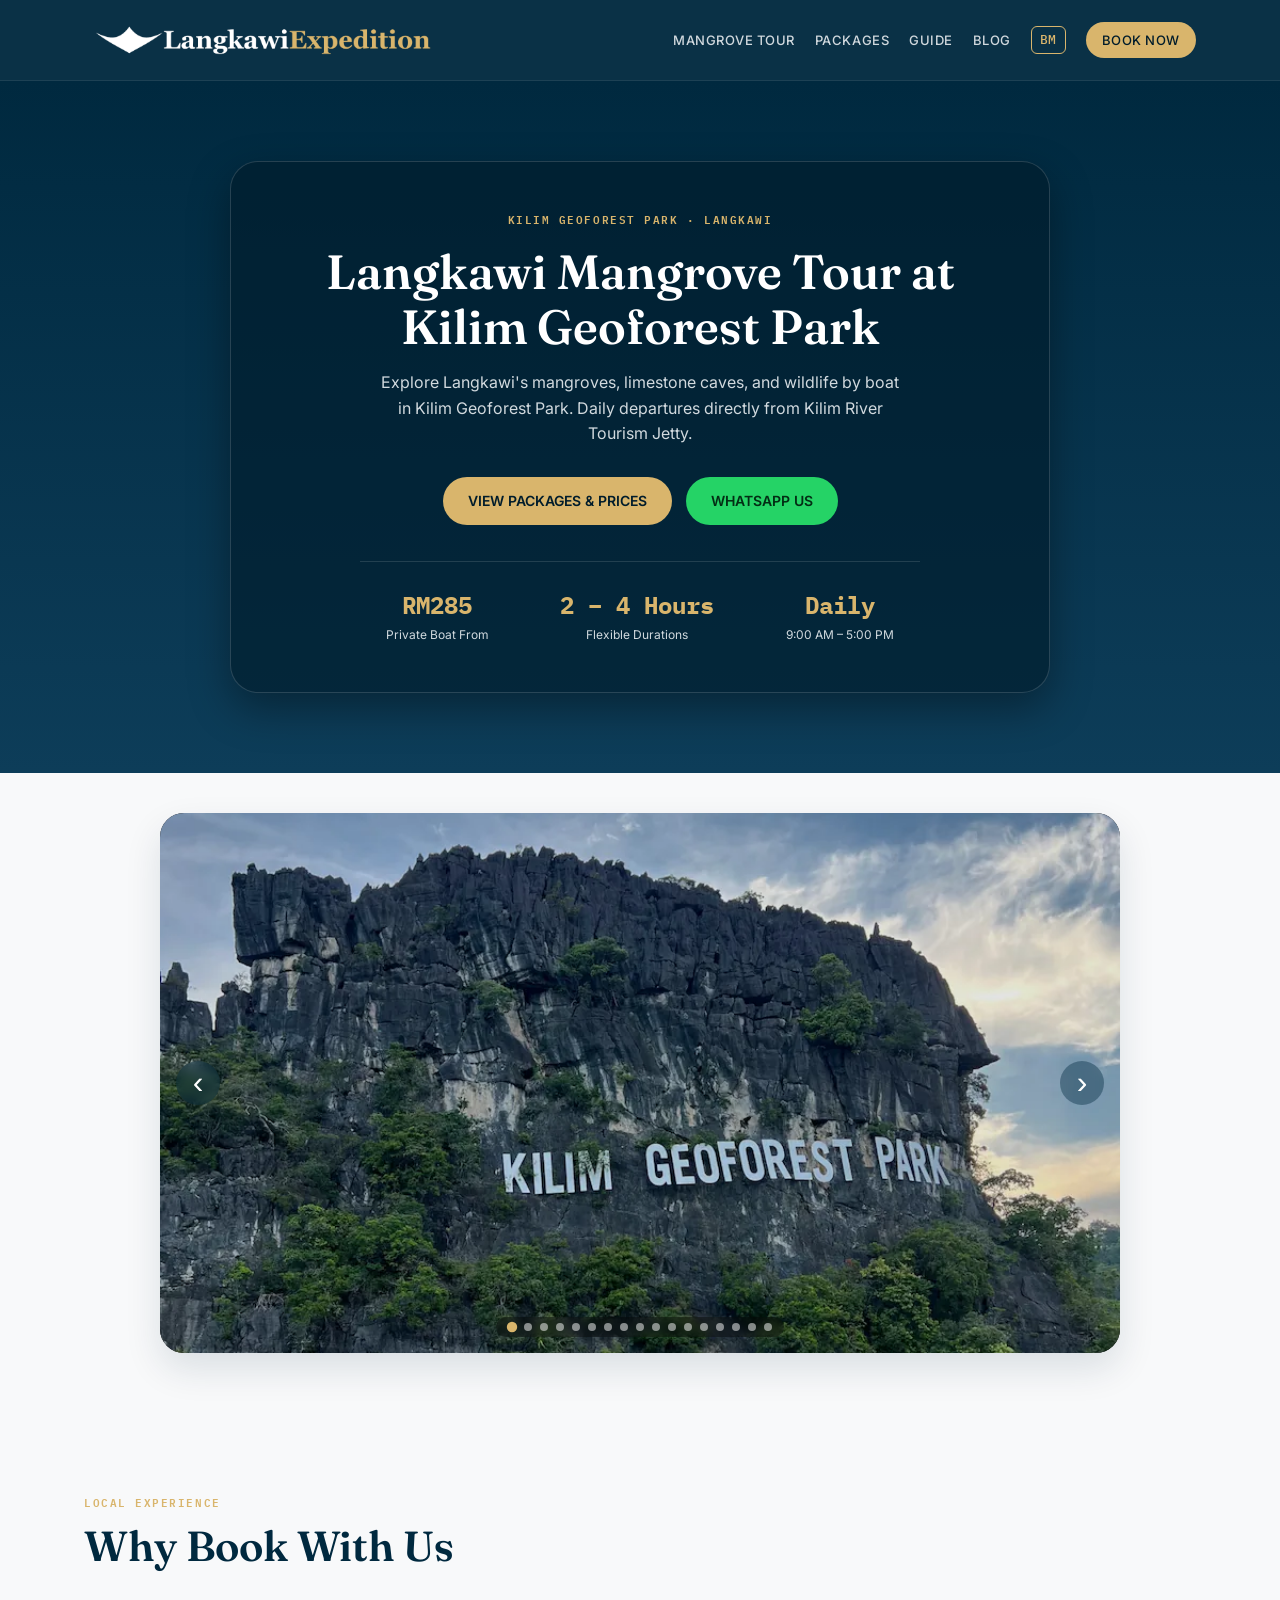
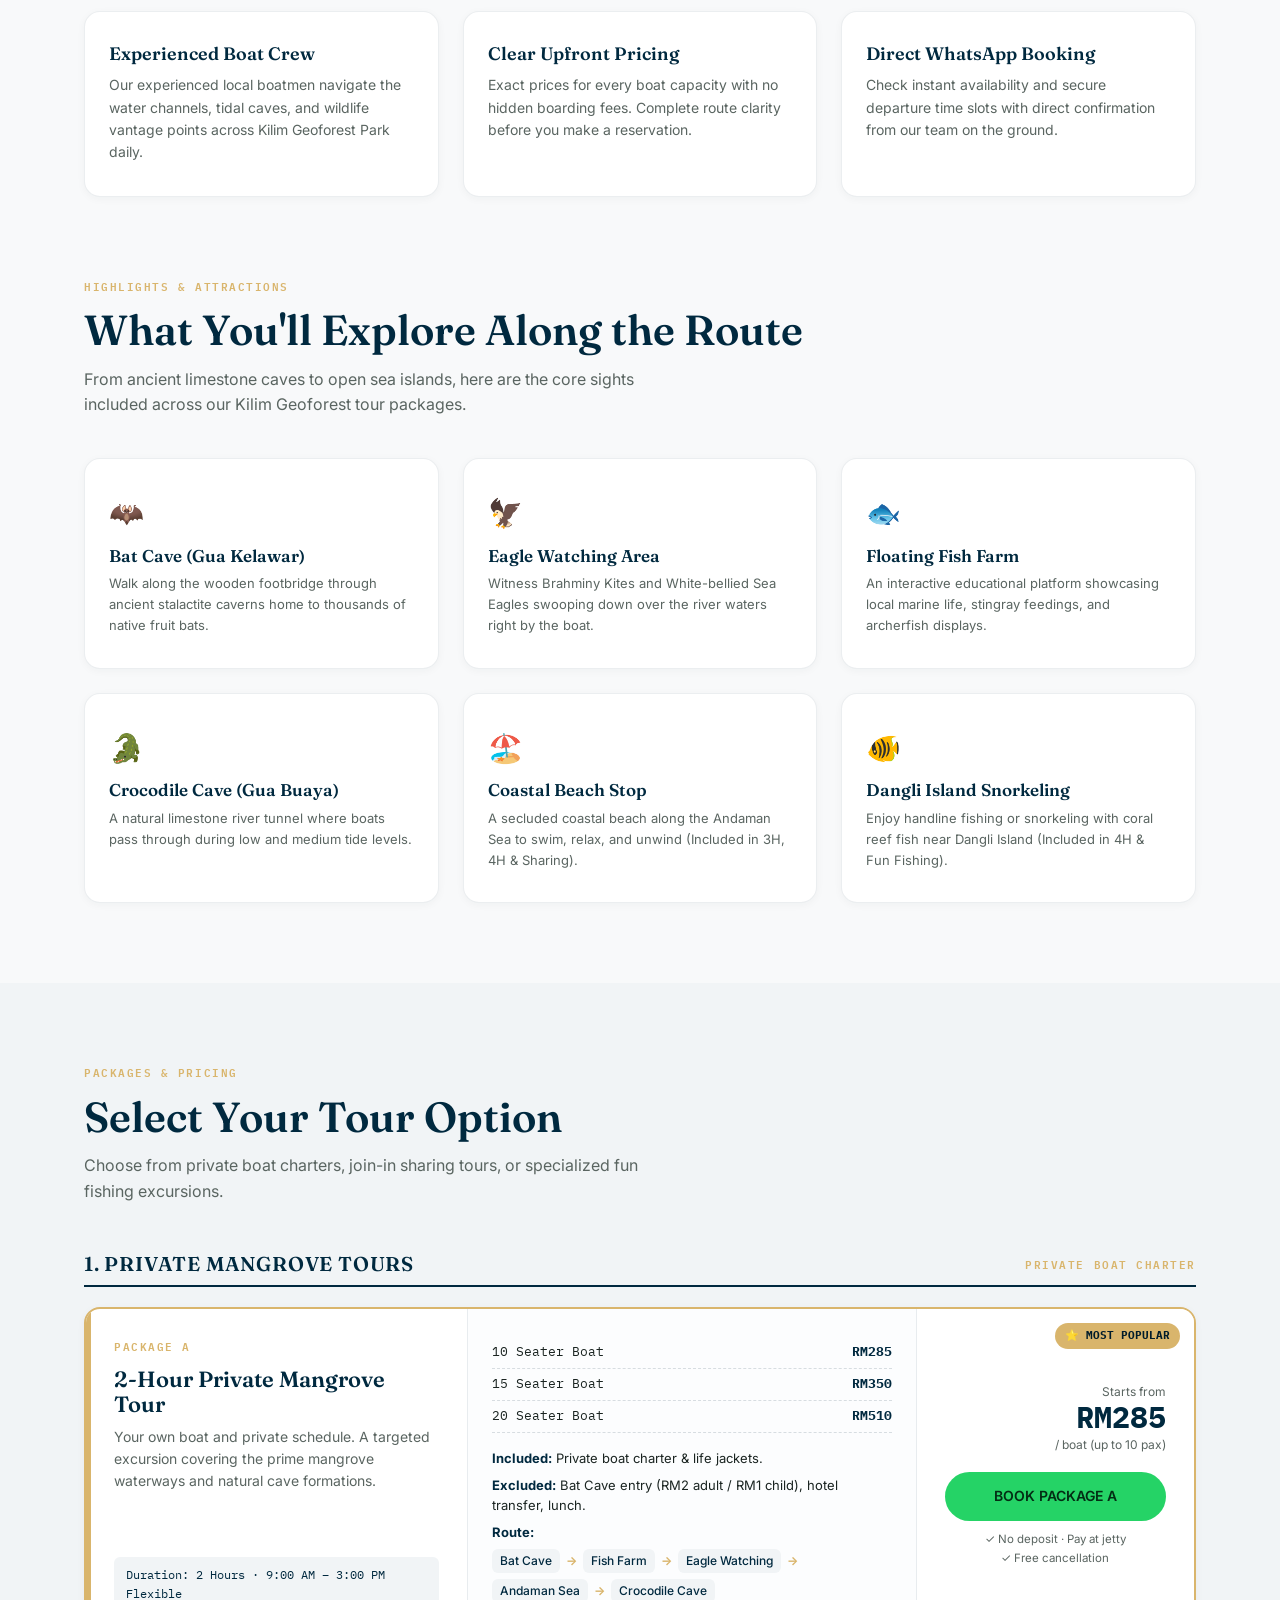
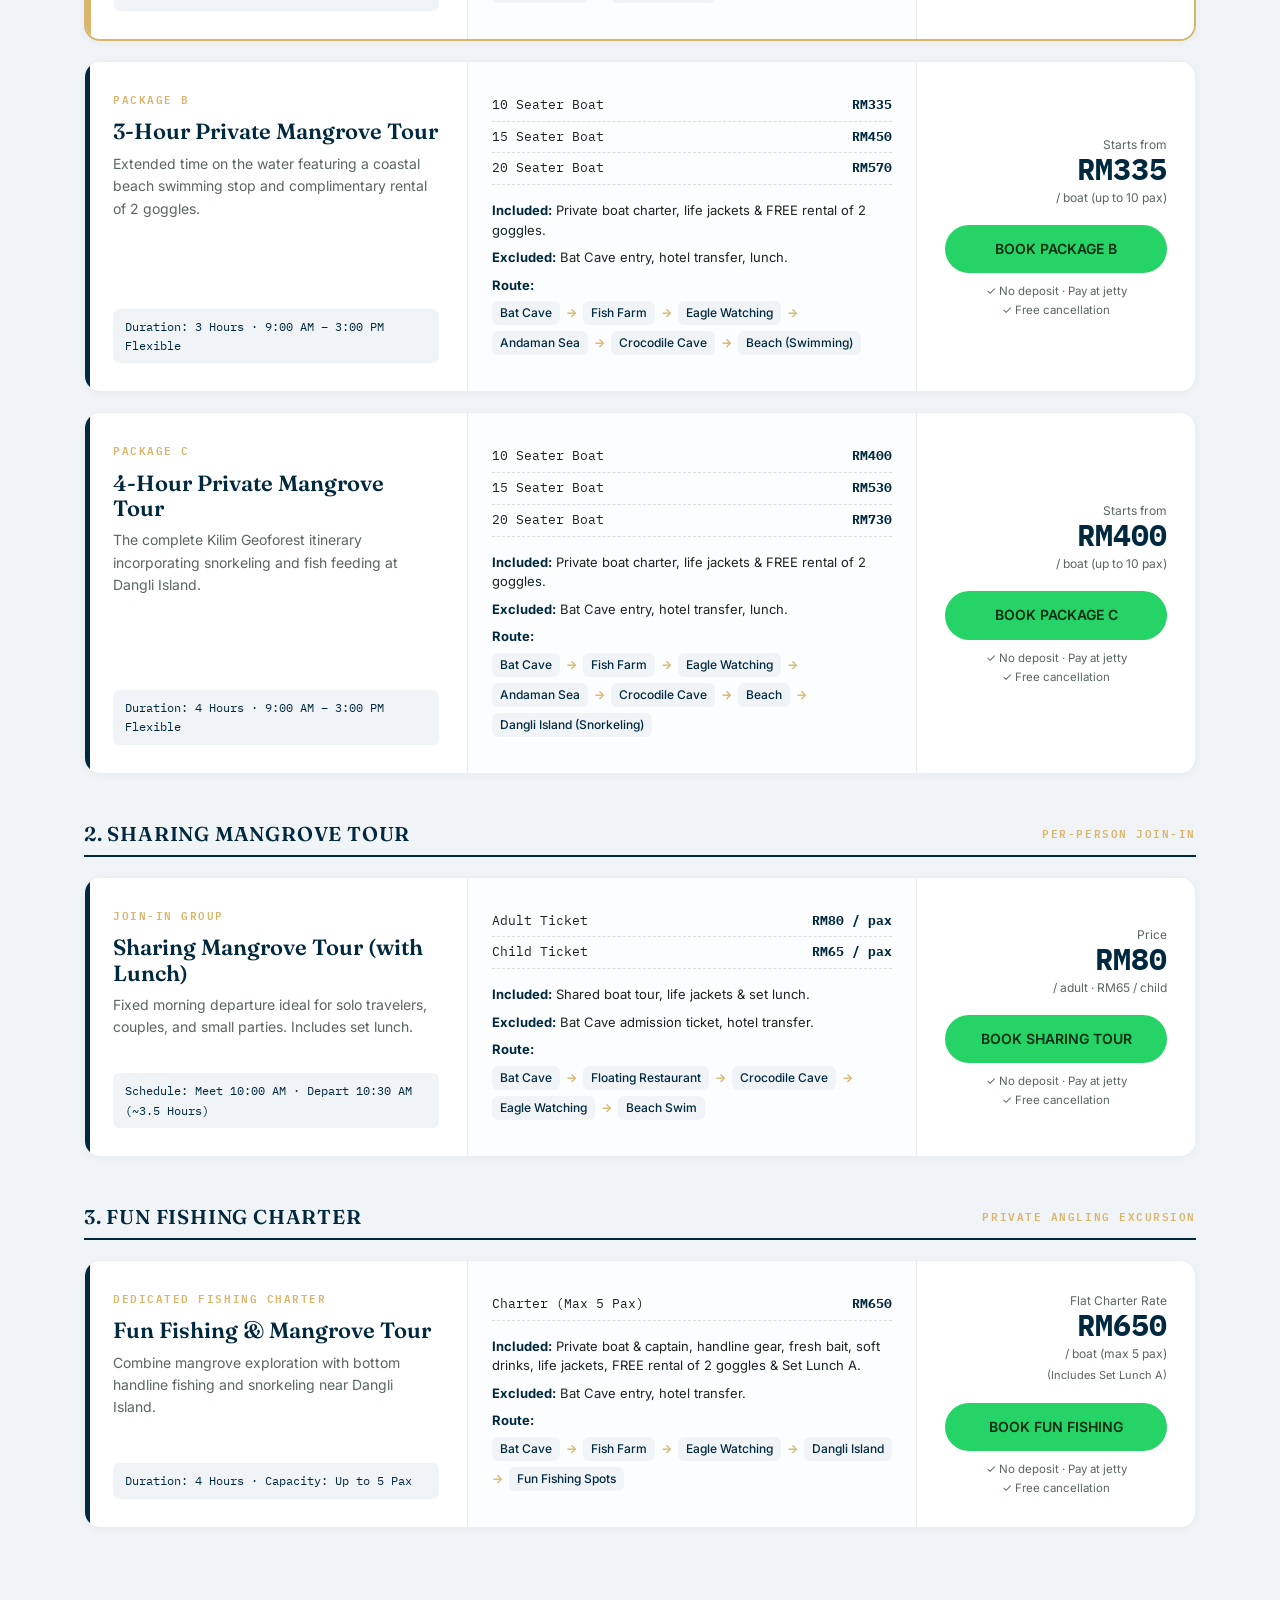
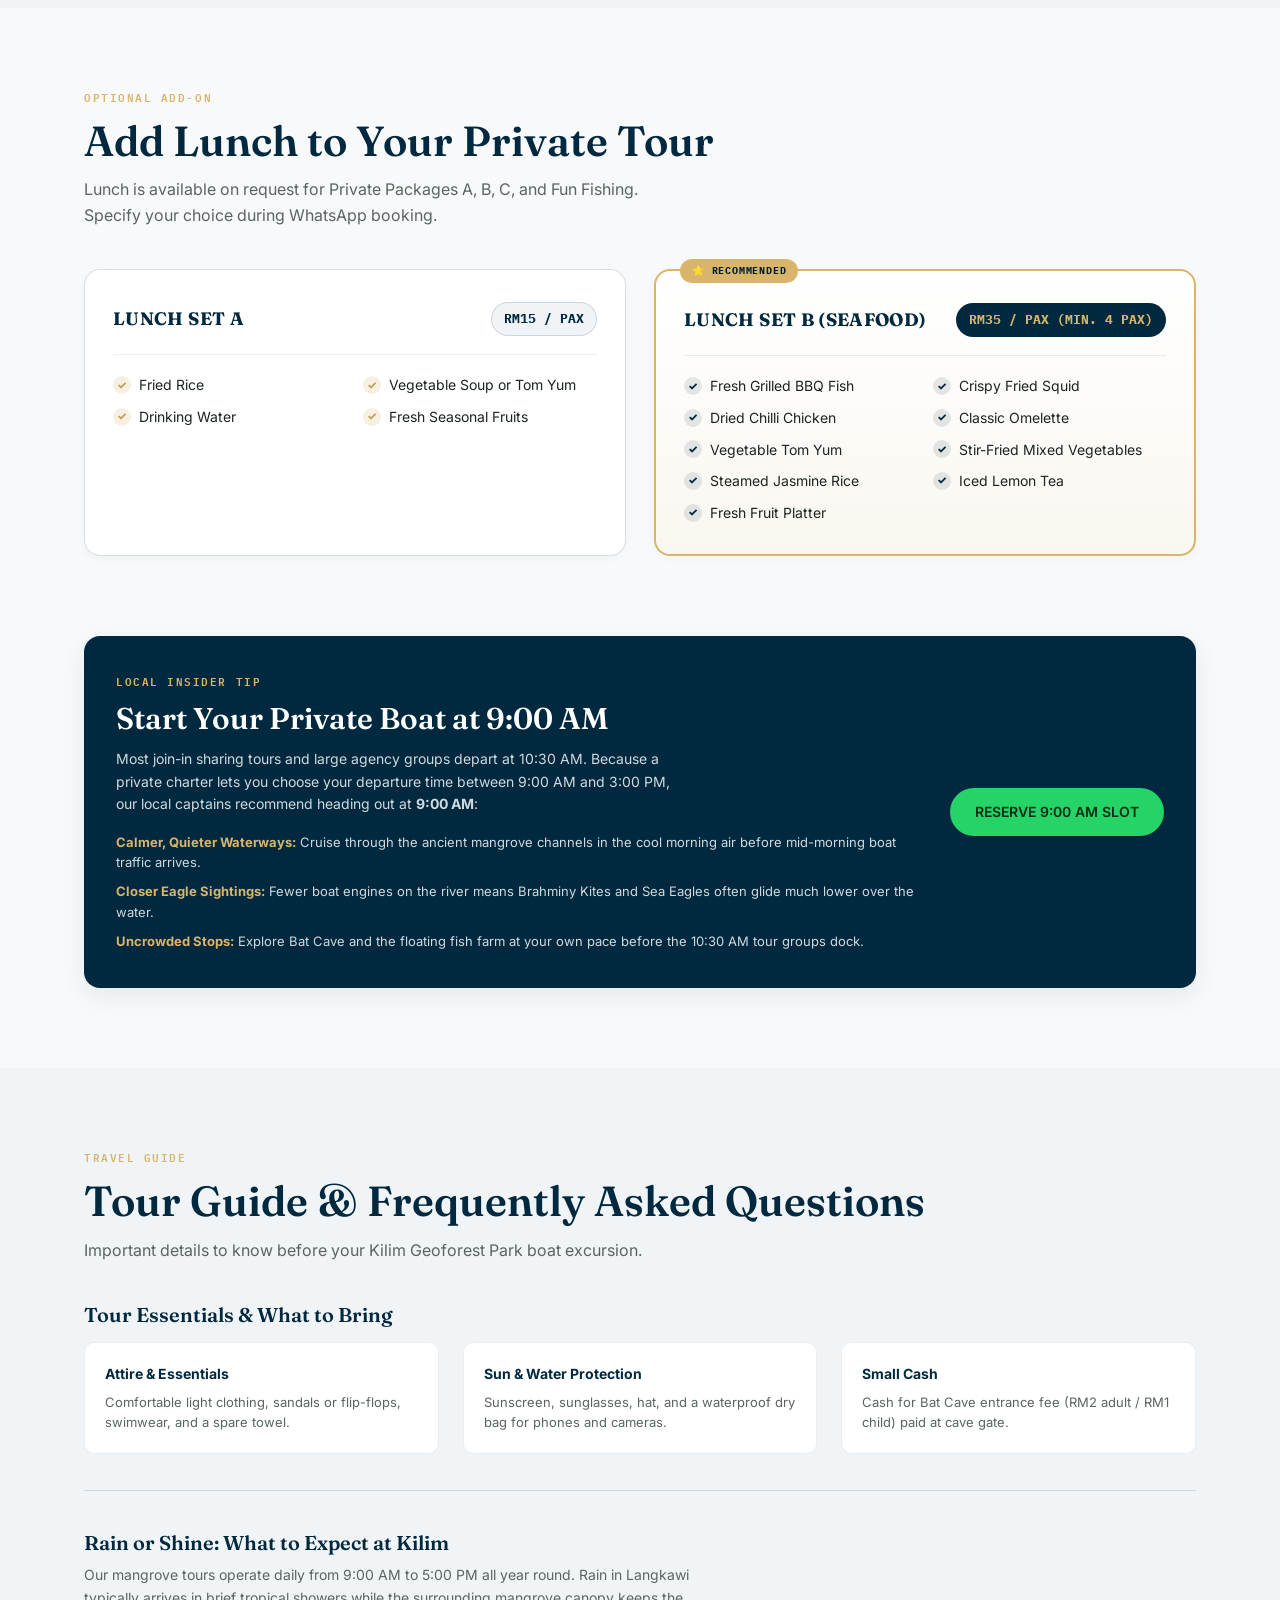
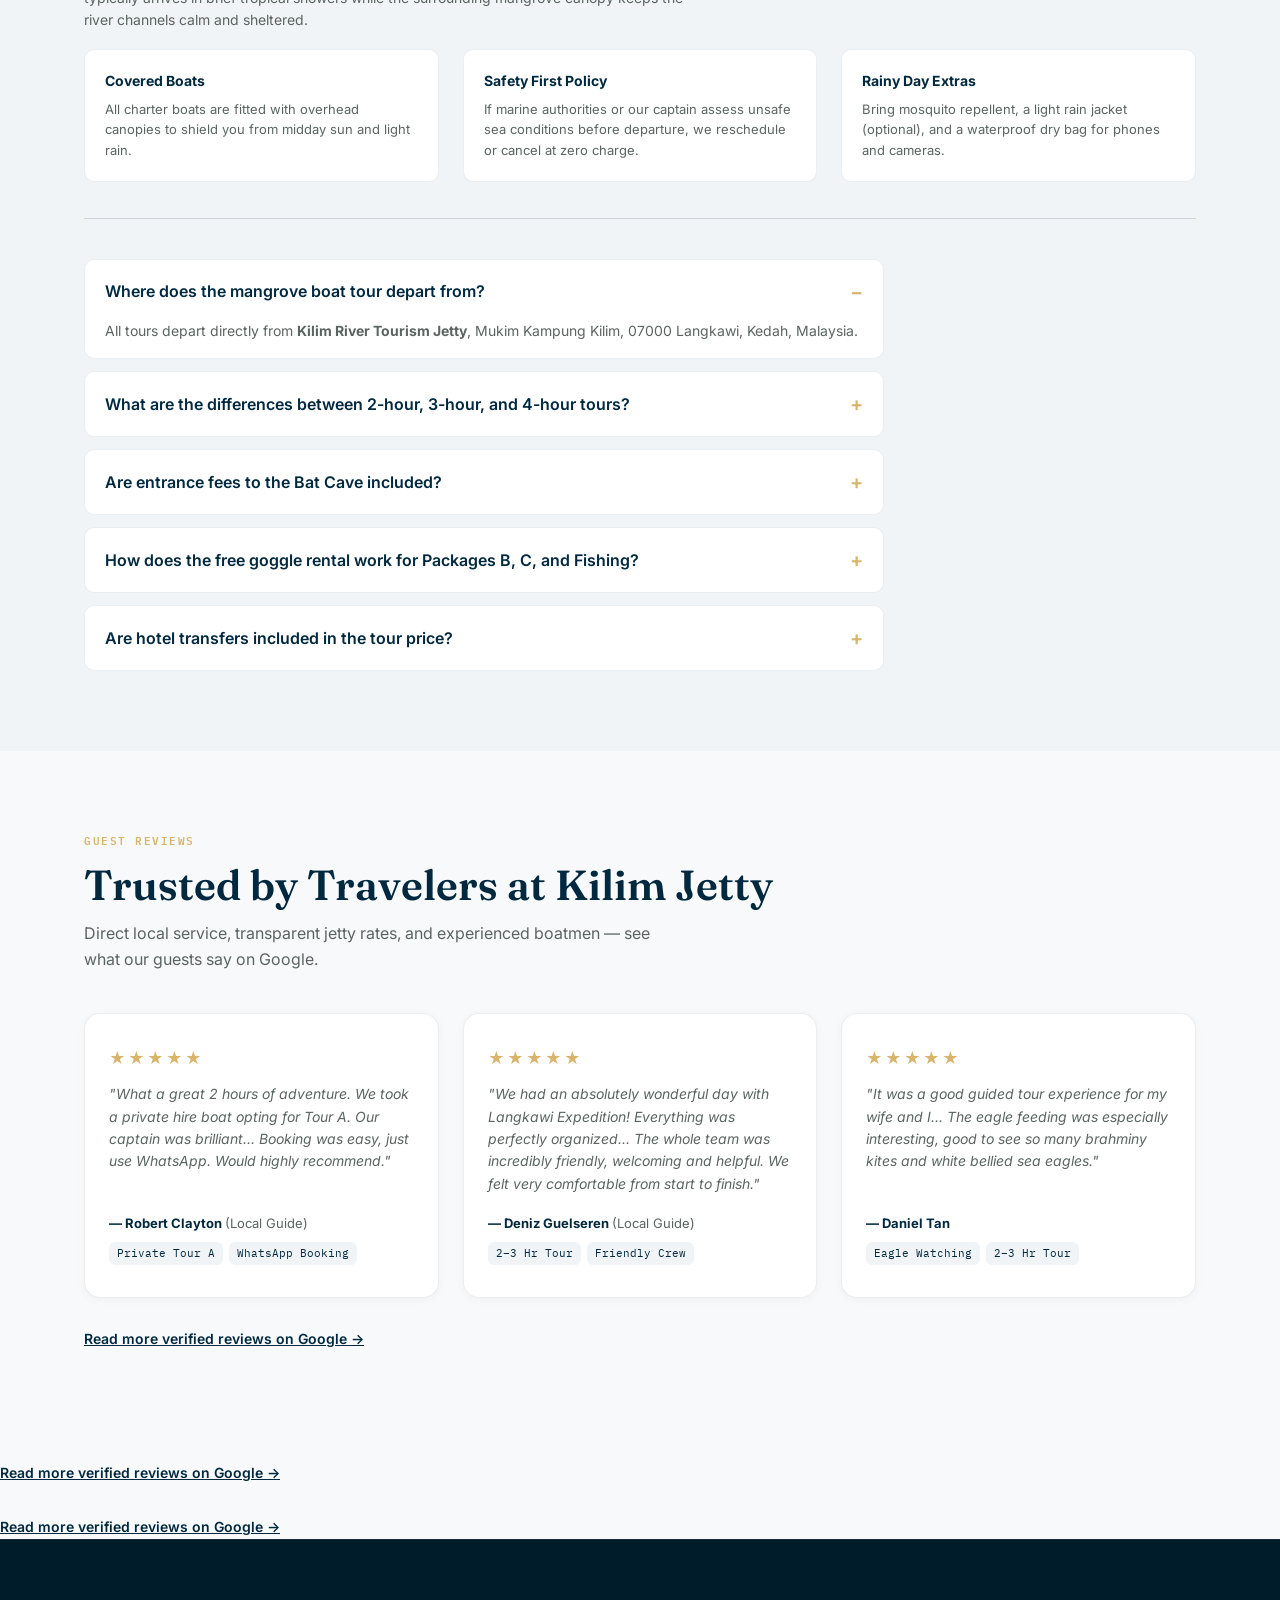
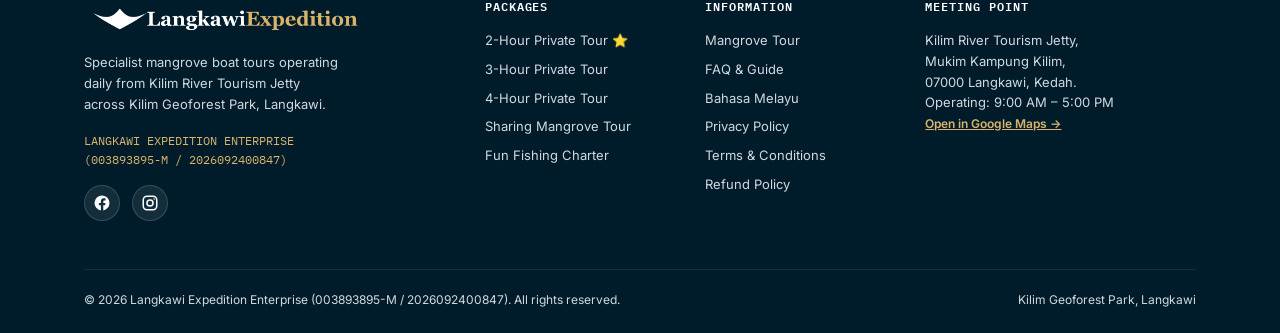
==== index.html @ 3553130b "Move no-deposit trust note under each package booking button" ====
<!DOCTYPE html>
<html lang="en">
<head>
  <base href="/">
  <meta charset="UTF-8">
  <meta name="viewport" content="width=device-width, initial-scale=1.0">

<link rel="icon" type="image/png" href="/favicon.png?v=2">
<link rel="shortcut icon" href="/favicon.png?v=2">
<link rel="apple-touch-icon" href="/favicon.png?v=2">

  <title>Langkawi Mangrove Tour | Kilim Geoforest Park Boat Tour</title>
  <meta name="description" content="Official mangrove boat tours at Kilim Geoforest Park, Langkawi. Private charters from RM285/boat, sharing tours, and fun fishing. Direct WhatsApp booking.">
  <link rel="canonical" href="https://www.langkawiexpedition.com/">

<!-- Hreflang Tag untuk Multi-Language -->
  <link rel="alternate" hreflang="en" href="https://www.langkawiexpedition.com/">
  <link rel="alternate" hreflang="ms" href="https://www.langkawiexpedition.com/bm">
  <link rel="alternate" hreflang="x-default" href="https://www.langkawiexpedition.com/">

<!-- Google Search Console Verification -->
<meta name="google-site-verification" content="-pIQZ9wQ-xuTio0AFaoWYUdgWcTHDZ8oH_6Q">

  <!-- Open Graph -->
  <meta property="og:type" content="website">
  <meta property="og:site_name" content="Langkawi Expedition">
  <meta property="og:title" content="Langkawi Mangrove Tour | Kilim Geoforest Park Boat Tour">
  <meta property="og:description" content="Explore Bat Cave, Crocodile Cave, Eagle Watching and Dangli Island from Kilim River Tourism Jetty. Guaranteed authentic pricing.">
  <meta property="og:url" content="https://www.langkawiexpedition.com/">
<meta property="og:image" content="https://www.langkawiexpedition.com/kilim-geoforest-park-langkawi-sign.webp">

  <!-- Fonts & Stylesheet -->
  <link rel="preconnect" href="https://fonts.googleapis.com">
  <link rel="preconnect" href="https://fonts.gstatic.com" crossorigin>
  <link href="https://fonts.googleapis.com/css2?family=Fraunces:ital,opsz,wght@0,9..144,600;1,9..144,600&family=IBM+Plex+Mono:wght@400;500;600&family=Inter:wght@400;500;600;700&display=swap" rel="stylesheet">
  <link rel="stylesheet" href="style.css">

  <!-- Schema.org JSON-LD -->
<script type="application/ld+json">
{
  "@context": "https://schema.org",
  "@graph": [
    {
"@context": "https://schema.org",
  "@type": ["LocalBusiness", "TravelAgency"],
  "@id": "https://www.langkawiexpedition.com/#business",
  "name": "Langkawi Expedition",
  "legalName": "LANGKAWI EXPEDITION ENTERPRISE",
  "identifier": "003893895-M",
  "image": "https://www.langkawiexpedition.com/logo.png",
  "url": "https://www.langkawiexpedition.com/",
  "telephone": "+60109606904",
  "priceRange": "RM65 - RM730",
  "address": {
    "@type": "PostalAddress",
    "streetAddress": "Jeti Pelancongan Sungai Kilim, Mukim Kampung Kilim",
    "addressLocality": "Langkawi",
    "postalCode": "07000",
    "addressRegion": "Kedah",
    "addressCountry": "MY"
      },
      "geo": {
        "@type": "GeoCoordinates",
        "latitude": 6.4050726,
        "longitude": 99.855411
      },
      "openingHoursSpecification": {
        "@type": "OpeningHoursSpecification",
        "dayOfWeek": ["Monday", "Tuesday", "Wednesday", "Thursday", "Friday", "Saturday", "Sunday"],
        "opens": "09:00",
        "closes": "17:00"
      },
      "sameAs": [
        "https://www.facebook.com/profile.php?id=61580825632310",
        "https://www.instagram.com/langkawiexpedition/"
      ]
    },
    {
      "@type": "TouristTrip",
      "@id": "https://www.langkawiexpedition.com/#tours",
      "name": "Langkawi Mangrove Tour at Kilim Geoforest Park",
      "description": "Mangrove boat tours at Kilim Geoforest Park covering Bat Cave, Crocodile Cave, eagle watching, and Dangli Island.",
      "provider": {
        "@id": "https://www.langkawiexpedition.com/#business"
      },
      "touristType": ["Eco-tourist", "Family", "Couples", "Anglers"],
      "offers": [
        { "@type": "Offer", "name": "Package A - 2 Hour Private Tour", "price": "285.00", "priceCurrency": "MYR", "availability": "https://schema.org/InStock" },
        { "@type": "Offer", "name": "Package B - 3 Hour Private Tour", "price": "335.00", "priceCurrency": "MYR", "availability": "https://schema.org/InStock" },
        { "@type": "Offer", "name": "Package C - 4 Hour Private Tour", "price": "400.00", "priceCurrency": "MYR", "availability": "https://schema.org/InStock" },
        { "@type": "Offer", "name": "Fun Fishing Package", "price": "650.00", "priceCurrency": "MYR", "availability": "https://schema.org/InStock" },
        { "@type": "Offer", "name": "Sharing Mangrove Tour", "price": "80.00", "priceCurrency": "MYR", "availability": "https://schema.org/InStock" }
      ]
    },
    {
      "@type": "FAQPage",
      "@id": "https://www.langkawiexpedition.com/#faq",
      "mainEntity": [
        {
          "@type": "Question",
          "name": "Where does the mangrove boat tour depart from?",
          "acceptedAnswer": {
            "@type": "Answer",
            "text": "All tours depart directly from Kilim River Tourism Jetty, Mukim Kampung Kilim, 07000 Langkawi, Kedah, Malaysia."
          }
        },
        {
          "@type": "Question",
          "name": "What are the differences between 2-hour, 3-hour, and 4-hour tours?",
          "acceptedAnswer": {
            "@type": "Answer",
            "text": "2-Hour (Package A) covers the mangrove river channels, Bat Cave, Crocodile Cave, and eagle watching. 3-Hour (Package B) adds a swimming stop at a coastal beach. 4-Hour (Package C) extends out to Dangli Island for fish feeding and snorkeling."
          }
        },
        {
          "@type": "Question",
          "name": "Are entrance fees to the Bat Cave included?",
          "acceptedAnswer": {
            "@type": "Answer",
            "text": "No. Bat Cave (Gua Kelawar) entry is RM2 per adult and RM1 per child (ages 3–12), collected directly at the cave entrance in cash."
          }
        },
        {
          "@type": "Question",
          "name": "How does the free goggle rental work for Packages B, C, and Fishing?",
          "acceptedAnswer": {
            "@type": "Answer",
            "text": "2 goggles are provided as a complimentary rental for use during your tour. They remain the property of the boat and must be returned to the captain upon trip completion."
          }
        },
        {
          "@type": "Question",
          "name": "Are hotel transfers included in the tour price?",
          "acceptedAnswer": {
            "@type": "Answer",
            "text": "Hotel transfers are not included in base rates. Guests can easily drive or take Grab directly to Kilim Jetty. Return private transfers can be arranged on request via WhatsApp."
          }
        }
      ]
    }
  ]
}
</script>

<!-- Google tag (gtag.js) -->
<script async src="https://www.googletagmanager.com/gtag/js?id=G-15919136080"></script>
<script>
  window.dataLayer = window.dataLayer || [];
  function gtag(){dataLayer.push(arguments);}
  gtag('js', new Date());

  gtag('config', 'G-15919136080');
</script>
</head>
<body id="top">

  <!-- Desktop Header -->
  <header class="site-header">
    <div class="wrap">
      <a href="/" class="logo-link">
        <img src="logo.png" alt="Langkawi Expedition Logo" class="site-logo" width="220" height="50">
      </a>
      
<nav class="nav-links" aria-label="Main Navigation">
  <a href="#mangrove-tour">MANGROVE TOUR</a>
  <a href="#packages">PACKAGES</a>
  <a href="#guide">GUIDE</a>
  <a href="/blog">BLOG</a>
  <a href="/bm" class="lang-switch">BM</a>
  <a href="#" class="nav-cta-btn wa-link" data-package="Direct Navigation Booking">BOOK NOW</a>
</nav>

      <button class="nav-toggle" aria-label="Toggle navigation">☰</button>
    </div>
  </header>

  <main>
    <!-- HERO SECTION -->
    <section class="hero" id="mangrove-tour">
      <div class="wrap">
        <span class="eyebrow">Kilim Geoforest Park · Langkawi</span>
        <h1>Langkawi Mangrove Tour at Kilim Geoforest Park</h1>
        <p>Explore Langkawi's mangroves, limestone caves, and wildlife by boat in Kilim Geoforest Park. Daily departures directly from Kilim River Tourism Jetty.</p>
        
        <div class="hero-actions">
          <a href="#packages" class="btn btn-primary">VIEW PACKAGES &amp; PRICES</a>
          <a href="#" class="btn btn-whatsapp wa-link" data-package="General Inquiry">WHATSAPP US</a>
        </div>

        <div class="hero-stats">
          <div>
            <strong>RM285</strong>
            <span>Private Boat From</span>
          </div>
          <div>
            <strong>2 – 4 Hours</strong>
            <span>Flexible Durations</span>
          </div>
          <div>
            <strong>Daily</strong>
            <span>9:00 AM – 5:00 PM</span>
          </div>
        </div>
      </div>
    </section>

<!-- PHOTO CAROUSEL / SLIDER SECTION -->
<section class="gallery-slider-section">
  <div class="wrap">
    <div class="carousel-container">
      
      <!-- Track Gambar -->
      <div class="carousel-track" id="carouselTrack">
        <div class="carousel-slide"><img src="kilim-geoforest-park-langkawi-sign.webp" alt="Massive Kilim Geoforest Park landmark sign on a limestone karst cliff" fetchpriority="high"></div>
        <div class="carousel-slide"><img src="langkawi-island-swimming-beach-stop.webp" alt="Tourists swimming in emerald waters near a limestone island in Langkawi" loading="lazy"></div>
        <div class="carousel-slide"><img src="private-boat-tour-kilim-mangrove.webp" alt="Passengers in life jackets enjoying a private boat tour along Kilim mangrove river" loading="lazy"></div>
        <div class="carousel-slide"><img src="boat-approaching-crocodile-cave-langkawi.webp" alt="Front boat view approaching the natural limestone tunnel of Crocodile Cave" loading="lazy"></div>
        <div class="carousel-slide"><img src="boat-passing-through-crocodile-cave.webp" alt="Inside view from a boat passing directly through Crocodile Cave limestone cavern" loading="lazy"></div>
        <div class="carousel-slide"><img src="crocodile-cave-entrance-kilim-geoforest.webp" alt="Low-angle view of the natural limestone entrance at Crocodile Cave Kilim" loading="lazy"></div>
        <div class="carousel-slide"><img src="mangrove-tour-boat-speeding-kilim.webp" alt="Sightseeing charter boat cruising past lush green mangrove trees in Kilim" loading="lazy"></div>
        <div class="carousel-slide"><img src="langkawi-mangrove-boat-charter-river.webp" alt="Tour boat navigating through the scenic waterways of Kilim Geoforest Park" loading="lazy"></div>
        <div class="carousel-slide"><img src="floating-fish-farm-restaurant-kilim.webp" alt="Traditional floating fish farm and aquaculture restaurant platform on Kilim River" loading="lazy"></div>
        <div class="carousel-slide"><img src="boat-view-floating-restaurant-kilim.webp" alt="Front boat view approaching the floating fish farm restaurant surrounded by limestone karst" loading="lazy"></div>
        <div class="carousel-slide"><img src="gua-kelawar-jetty-entrance-langkawi.webp" alt="Wooden pier and entrance pavilion jetty for tour boats at Gua Kelawar Bat Cave" loading="lazy"></div>
        <div class="carousel-slide"><img src="bat-cave-stalactites-walkway-langkawi.webp" alt="Ancient stalactites and tourist walkway footbridge inside Bat Cave Langkawi" loading="lazy"></div>
        <div class="carousel-slide"><img src="wild-bats-hanging-bat-cave-langkawi.webp" alt="Hundreds of wild fruit bats roosting on the stalactite ceiling inside Bat Cave Langkawi" loading="lazy"></div>
        <div class="carousel-slide"><img src="wild-macaque-monkeys-kilim-geoforest.webp" alt="Pair of native wild macaque monkeys resting on a ledge in Kilim Geoforest Park" loading="lazy"></div>
        <div class="carousel-slide"><img src="mangrove-tour-boats-convoy-kilim-river.webp" alt="Convoy of charter tour boats cruising together along Kilim mangrove river" loading="lazy"></div>
        <div class="carousel-slide"><img src="scenic-waterway-dinghy-boat-kilim.webp" alt="Small motorized dinghy boat cruising along the calm emerald waters of Kilim Geoforest" loading="lazy"></div>
        <div class="carousel-slide"><img src="happy-family-private-boat-tour-langkawi.webp" alt="Cheerful family travelers enjoying a private mangrove boat charter in Langkawi" loading="lazy"></div>
      </div>

      <!-- Navigation Arrows -->
      <button class="carousel-btn prev-btn" id="prevBtn" aria-label="Previous Slide">‹</button>
      <button class="carousel-btn next-btn" id="nextBtn" aria-label="Next Slide">›</button>

      <!-- Dots Pagination -->
      <div class="carousel-dots" id="carouselDots"></div>
    </div>
  </div>
</section>

    <!-- WHY BOOK WITH US -->
    <section>
      <div class="wrap">
        <div class="section-head">
          <span class="eyebrow">Local Experience</span>
          <h2 class="section-title">Why Book With Us</h2>
        </div>

        <div class="why-grid">
          <div class="why-card">
            <h3>Experienced Boat Crew</h3>
            <p>Our experienced local boatmen navigate the water channels, tidal caves, and wildlife vantage points across Kilim Geoforest Park daily.</p>
          </div>
          <div class="why-card">
            <h3>Clear Upfront Pricing</h3>
            <p>Exact prices for every boat capacity with no hidden boarding fees. Complete route clarity before you make a reservation.</p>
          </div>
          <div class="why-card">
            <h3>Direct WhatsApp Booking</h3>
            <p>Check instant availability and secure departure time slots with direct confirmation from our team on the ground.</p>
          </div>
        </div>
      </div>
    </section>

    <!-- TOUR HIGHLIGHTS & ATTRACTIONS -->
    <section id="tour-highlights" style="padding-top: 0;">
      <div class="wrap">
        <div class="section-head">
          <span class="eyebrow">Highlights &amp; Attractions</span>
          <h2 class="section-title">What You'll Explore Along the Route</h2>
          <p class="section-lede">From ancient limestone caves to open sea islands, here are the core sights included across our Kilim Geoforest tour packages.</p>
        </div>
<div class="why-grid">
                  <div class="why-card">
            <div style="font-size: 28px; margin-bottom: 10px;">🦇</div>
<h3 style="font-size: 17px; margin-bottom: 8px;">Bat Cave (Gua Kelawar)</h3>
            <p style="font-size: 13px; color: var(--text-muted);">Walk along the wooden footbridge through ancient stalactite caverns home to thousands of native fruit bats.</p>
          </div>
          <div class="why-card">
<div style="font-size: 28px; margin-bottom: 10px;">🦅</div>
<h3 style="font-size: 17px; margin-bottom: 8px;">Eagle Watching Area</h3>
            <p style="font-size: 13px; color: var(--text-muted);">Witness Brahminy Kites and White-bellied Sea Eagles swooping down over the river waters right by the boat.</p>
          </div>
          <div class="why-card">
<div style="font-size: 28px; margin-bottom: 10px;">🐟</div>
<h3 style="font-size: 17px; margin-bottom: 8px;">Floating Fish Farm</h3>
            <p style="font-size: 13px; color: var(--text-muted);">An interactive educational platform showcasing local marine life, stingray feedings, and archerfish displays.</p>
          </div>
          <div class="why-card">
<div style="font-size: 28px; margin-bottom: 10px;">🐊</div>
<h3 style="font-size: 17px; margin-bottom: 8px;">Crocodile Cave (Gua Buaya)</h3>
            <p style="font-size: 13px; color: var(--text-muted);">A natural limestone river tunnel where boats pass through during low and medium tide levels.</p>
          </div>
          <div class="why-card">
<div style="font-size: 28px; margin-bottom: 10px;">🏖️</div>
<h3 style="font-size: 17px; margin-bottom: 8px;">Coastal Beach Stop</h3>
            <p style="font-size: 13px; color: var(--text-muted);">A secluded coastal beach along the Andaman Sea to swim, relax, and unwind (Included in 3H, 4H &amp; Sharing).</p>
          </div>
          <div class="why-card">
<div style="font-size: 28px; margin-bottom: 10px;">🐠</div>
<h3 style="font-size: 17px; margin-bottom: 8px;">Dangli Island Snorkeling</h3>
            <p style="font-size: 13px; color: var(--text-muted);">Enjoy handline fishing or snorkeling with coral reef fish near Dangli Island (Included in 4H &amp; Fun Fishing).</p>
          </div>
        </div>
      </div>
    </section>

    <!-- PACKAGES & PRICING COMPARISON -->
    <section id="packages" style="background: var(--bg-subtle);">
      <div class="wrap">
        <div class="section-head">
          <span class="eyebrow">Packages &amp; Pricing</span>
          <h2 class="section-title">Select Your Tour Option</h2>
          <p class="section-lede">Choose from private boat charters, join-in sharing tours, or specialized fun fishing excursions.</p>
        </div>

        <!-- CATEGORY 1: PRIVATE TOURS -->
        <div class="category-anchor-head">
          <h2>1. PRIVATE MANGROVE TOURS</h2>
          <span class="eyebrow" style="margin-bottom: 0;">Private Boat Charter</span>
        </div>

        <div class="package-list">
          
          <!-- Package A: 2 Hour ⭐ MOST POPULAR -->
          <article class="pkg-card is-popular">
            <span class="popular-badge">⭐ MOST POPULAR</span>
            <div class="pkg-main">
              <span class="eyebrow">Package A</span>
              <h3>2-Hour Private Mangrove Tour</h3>
              <p>Your own boat and private schedule. A targeted excursion covering the prime mangrove waterways and natural cave formations.</p>
              <div class="pkg-specs">
                Duration: 2 Hours · 9:00 AM – 3:00 PM Flexible
              </div>
            </div>

            <div class="pkg-details">
              <div class="price-matrix">
                <div class="price-row"><span>10 Seater Boat</span><strong>RM285</strong></div>
                <div class="price-row"><span>15 Seater Boat</span><strong>RM350</strong></div>
                <div class="price-row"><span>20 Seater Boat</span><strong>RM510</strong></div>
              </div>
              <div class="detail-block">
                <strong>Included:</strong> Private boat charter &amp; life jackets.
              </div>
              <div class="detail-block">
                <strong>Excluded:</strong> Bat Cave entry (RM2 adult / RM1 child), hotel transfer, lunch.
              </div>
              <div class="detail-block">
                <strong>Route:</strong>
                <div class="route-trail">
                  <span class="route-stop">Bat Cave</span><span class="route-arrow">→</span>
                  <span class="route-stop">Fish Farm</span><span class="route-arrow">→</span>
                  <span class="route-stop">Eagle Watching</span><span class="route-arrow">→</span>
                  <span class="route-stop">Andaman Sea</span><span class="route-arrow">→</span>
                  <span class="route-stop">Crocodile Cave</span>
                </div>
              </div>
            </div>

            <div class="pkg-action">
              <div class="price-display">
                <span>Starts from</span>
                <strong>RM285</strong>
                <span>/ boat (up to 10 pax)</span>
              </div>
              <a href="#" class="btn btn-whatsapp wa-link" data-package="Package A (2-Hour Private Tour)">BOOK PACKAGE A</a>
            <div class="pkg-trust-note">
                <span>✓ No deposit · Pay at jetty</span>
                <span>✓ Free cancellation</span>
              </div>
</div>
          </article>

          <!-- Package B: 3 Hour -->
          <article class="pkg-card">
            <div class="pkg-main">
              <span class="eyebrow">Package B</span>
              <h3>3-Hour Private Mangrove Tour</h3>
              <p>Extended time on the water featuring a coastal beach swimming stop and complimentary rental of 2 goggles.</p>
              <div class="pkg-specs">
                Duration: 3 Hours · 9:00 AM – 3:00 PM Flexible
              </div>
            </div>

            <div class="pkg-details">
              <div class="price-matrix">
                <div class="price-row"><span>10 Seater Boat</span><strong>RM335</strong></div>
                <div class="price-row"><span>15 Seater Boat</span><strong>RM450</strong></div>
                <div class="price-row"><span>20 Seater Boat</span><strong>RM570</strong></div>
              </div>
              <div class="detail-block">
                <strong>Included:</strong> Private boat charter, life jackets &amp; FREE rental of 2 goggles.
              </div>
              <div class="detail-block">
                <strong>Excluded:</strong> Bat Cave entry, hotel transfer, lunch.
              </div>
              <div class="detail-block">
                <strong>Route:</strong>
                <div class="route-trail">
                  <span class="route-stop">Bat Cave</span><span class="route-arrow">→</span>
                  <span class="route-stop">Fish Farm</span><span class="route-arrow">→</span>
                  <span class="route-stop">Eagle Watching</span><span class="route-arrow">→</span>
                  <span class="route-stop">Andaman Sea</span><span class="route-arrow">→</span>
                  <span class="route-stop">Crocodile Cave</span><span class="route-arrow">→</span>
                  <span class="route-stop">Beach (Swimming)</span>
                </div>
              </div>
            </div>

            <div class="pkg-action">
              <div class="price-display">
                <span>Starts from</span>
                <strong>RM335</strong>
                <span>/ boat (up to 10 pax)</span>
              </div>
              <a href="#" class="btn btn-whatsapp wa-link" data-package="Package B (3-Hour Private Tour)">BOOK PACKAGE B</a>
            <div class="pkg-trust-note">
                <span>✓ No deposit · Pay at jetty</span>
                <span>✓ Free cancellation</span>
              </div>
</div>
          </article>

          <!-- Package C: 4 Hour -->
          <article class="pkg-card">
            <div class="pkg-main">
              <span class="eyebrow">Package C</span>
              <h3>4-Hour Private Mangrove Tour</h3>
              <p>The complete Kilim Geoforest itinerary incorporating snorkeling and fish feeding at Dangli Island.</p>
              <div class="pkg-specs">
                Duration: 4 Hours · 9:00 AM – 3:00 PM Flexible
              </div>
            </div>

            <div class="pkg-details">
              <div class="price-matrix">
                <div class="price-row"><span>10 Seater Boat</span><strong>RM400</strong></div>
                <div class="price-row"><span>15 Seater Boat</span><strong>RM530</strong></div>
                <div class="price-row"><span>20 Seater Boat</span><strong>RM730</strong></div>
              </div>
              <div class="detail-block">
                <strong>Included:</strong> Private boat charter, life jackets &amp; FREE rental of 2 goggles.
              </div>
              <div class="detail-block">
                <strong>Excluded:</strong> Bat Cave entry, hotel transfer, lunch.
              </div>
              <div class="detail-block">
                <strong>Route:</strong>
                <div class="route-trail">
                  <span class="route-stop">Bat Cave</span><span class="route-arrow">→</span>
                  <span class="route-stop">Fish Farm</span><span class="route-arrow">→</span>
                  <span class="route-stop">Eagle Watching</span><span class="route-arrow">→</span>
                  <span class="route-stop">Andaman Sea</span><span class="route-arrow">→</span>
                  <span class="route-stop">Crocodile Cave</span><span class="route-arrow">→</span>
                  <span class="route-stop">Beach</span><span class="route-arrow">→</span>
                  <span class="route-stop">Dangli Island (Snorkeling)</span>
                </div>
              </div>
            </div>

            <div class="pkg-action">
              <div class="price-display">
                <span>Starts from</span>
                <strong>RM400</strong>
                <span>/ boat (up to 10 pax)</span>
              </div>
              <a href="#" class="btn btn-whatsapp wa-link" data-package="Package C (4-Hour Private Tour)">BOOK PACKAGE C</a>
            <div class="pkg-trust-note">
                <span>✓ No deposit · Pay at jetty</span>
                <span>✓ Free cancellation</span>
              </div>
</div>
          </article>

        </div>

        <!-- CATEGORY 2: SHARING TOURS -->
        <div class="category-anchor-head">
          <h2>2. SHARING MANGROVE TOUR</h2>
          <span class="eyebrow" style="margin-bottom: 0;">Per-Person Join-In</span>
        </div>

        <div class="package-list">
          <article class="pkg-card">
            <div class="pkg-main">
              <span class="eyebrow">Join-In Group</span>
              <h3>Sharing Mangrove Tour (with Lunch)</h3>
              <p>Fixed morning departure ideal for solo travelers, couples, and small parties. Includes set lunch.</p>
              <div class="pkg-specs">
                Schedule: Meet 10:00 AM · Depart 10:30 AM (~3.5 Hours)
              </div>
            </div>

            <div class="pkg-details">
              <div class="price-matrix">
                <div class="price-row"><span>Adult Ticket</span><strong>RM80 / pax</strong></div>
                <div class="price-row"><span>Child Ticket</span><strong>RM65 / pax</strong></div>
              </div>
              <div class="detail-block">
                <strong>Included:</strong> Shared boat tour, life jackets &amp; set lunch.
              </div>
              <div class="detail-block">
                <strong>Excluded:</strong> Bat Cave admission ticket, hotel transfer.
              </div>
              <div class="detail-block">
                <strong>Route:</strong>
                <div class="route-trail">
                  <span class="route-stop">Bat Cave</span><span class="route-arrow">→</span>
                  <span class="route-stop">Floating Restaurant</span><span class="route-arrow">→</span>
                  <span class="route-stop">Crocodile Cave</span><span class="route-arrow">→</span>
                  <span class="route-stop">Eagle Watching</span><span class="route-arrow">→</span>
                  <span class="route-stop">Beach Swim</span>
                </div>
              </div>
            </div>

            <div class="pkg-action">
              <div class="price-display">
                <span>Price</span>
                <strong>RM80</strong>
                <span>/ adult · RM65 / child</span>
              </div>
              <a href="#" class="btn btn-whatsapp wa-link" data-package="Sharing Mangrove Tour">BOOK SHARING TOUR</a>
            <div class="pkg-trust-note">
                <span>✓ No deposit · Pay at jetty</span>
                <span>✓ Free cancellation</span>
              </div>
</div>
          </article>
        </div>

        <!-- CATEGORY 3: FUN FISHING -->
<div class="category-anchor-head">
          <h2>3. FUN FISHING CHARTER</h2>
          <span class="eyebrow" style="margin-bottom: 0;">Private Angling Excursion</span>
        </div>

        <div class="package-list">
          <article class="pkg-card">
            <div class="pkg-main">
              <span class="eyebrow">Dedicated Fishing Charter</span>
              <h3>Fun Fishing &amp; Mangrove Tour</h3>
              <p>Combine mangrove exploration with bottom handline fishing and snorkeling near Dangli Island.</p>
              <div class="pkg-specs">
                Duration: 4 Hours · Capacity: Up to 5 Pax
              </div>
            </div>

            <div class="pkg-details">
              <div class="price-matrix">
                <div class="price-row"><span>Charter (Max 5 Pax)</span><strong>RM650</strong></div>
              </div>
              <div class="detail-block">
                <strong>Included:</strong> Private boat &amp; captain, handline gear, fresh bait, soft drinks, life jackets, FREE rental of 2 goggles &amp; Set Lunch A.
              </div>
              <div class="detail-block">
                <strong>Excluded:</strong> Bat Cave entry, hotel transfer.
              </div>
              <div class="detail-block">
                <strong>Route:</strong>
                <div class="route-trail">
                  <span class="route-stop">Bat Cave</span><span class="route-arrow">→</span>
                  <span class="route-stop">Fish Farm</span><span class="route-arrow">→</span>
                  <span class="route-stop">Eagle Watching</span><span class="route-arrow">→</span>
                  <span class="route-stop">Dangli Island</span><span class="route-arrow">→</span>
                  <span class="route-stop">Fun Fishing Spots</span>
                </div>
              </div>
            </div>

            <div class="pkg-action">
              <div class="price-display">
                <span>Flat Charter Rate</span>
                <strong>RM650</strong>
                <span>/ boat (max 5 pax)</span>
                <small style="display:block; font-size:11px; color:var(--text-muted); margin-top:4px;">(Includes Set Lunch A)</small>
              </div>
              <a href="#" class="btn btn-whatsapp wa-link" data-package="Fun Fishing Package (RM650)">BOOK FUN FISHING</a>
            <div class="pkg-trust-note">
                <span>✓ No deposit · Pay at jetty</span>
                <span>✓ Free cancellation</span>
              </div>
</div>
          </article>
        </div>

      </div>
    </section>

    <!-- OPTIONAL LUNCH ADD-ONS -->
    <section>
      <div class="wrap">
        <div class="section-head">
          <span class="eyebrow">Optional Add-On</span>
          <h2 class="section-title">Add Lunch to Your Private Tour</h2>
          <p class="section-lede">Lunch is available on request for Private Packages A, B, C, and Fun Fishing. Specify your choice during WhatsApp booking.</p>
        </div>

        <div class="lunch-grid">
  <!-- Set A -->
  <div class="lunch-card">
    <div class="lunch-head">
      <strong>LUNCH SET A</strong>
      <span class="lunch-price-tag">RM15 / PAX</span>
    </div>
    <ul class="lunch-items">
      <li>Fried Rice</li>
      <li>Vegetable Soup or Tom Yum</li>
      <li>Drinking Water</li>
      <li>Fresh Seasonal Fruits</li>
    </ul>
  </div>

  <!-- Set B -->
  <div class="lunch-card is-premium">
    <div class="lunch-head">
      <strong>LUNCH SET B (SEAFOOD)</strong>
      <span class="lunch-price-tag">RM35 / PAX (MIN. 4 PAX)</span>
    </div>
    <ul class="lunch-items">
      <li>Fresh Grilled BBQ Fish</li>
      <li>Crispy Fried Squid</li>
      <li>Dried Chilli Chicken</li>
      <li>Classic Omelette</li>
      <li>Vegetable Tom Yum</li>
      <li>Stir-Fried Mixed Vegetables</li>
      <li>Steamed Jasmine Rice</li>
      <li>Iced Lemon Tea</li>
      <li>Fresh Fruit Platter</li>
    </ul>
  </div>
</div>
      </div>
    </section>

<section class="insider-tip-section" style="padding-top: 0;">
      <div class="wrap">
        <div class="insider-tip-box">
          <div class="insider-tip-content">
            <span class="eyebrow">Local Insider Tip</span>
            <h2>Start Your Private Boat at 9:00 AM</h2>
            <p>Most join-in sharing tours and large agency groups depart at 10:30 AM. Because a private charter lets you choose your departure time between 9:00 AM and 3:00 PM, our local captains recommend heading out at <strong>9:00 AM</strong>:</p>
            <ul class="insider-list">
              <li><strong>Calmer, Quieter Waterways:</strong> Cruise through the ancient mangrove channels in the cool morning air before mid-morning boat traffic arrives.</li>
              <li><strong>Closer Eagle Sightings:</strong> Fewer boat engines on the river means Brahminy Kites and Sea Eagles often glide much lower over the water.</li>
              <li><strong>Uncrowded Stops:</strong> Explore Bat Cave and the floating fish farm at your own pace before the 10:30 AM tour groups dock.</li>
            </ul>
          </div>
          <div class="insider-tip-cta">
            <a href="#" class="btn btn-whatsapp wa-link" data-package="Private Tour (9:00 AM Morning Slot)">RESERVE 9:00 AM SLOT</a>
          </div>
        </div>
      </div>
    </section>

    <!-- GUIDE & FAQ -->
    <section id="guide" style="background: var(--bg-subtle);">
      <div class="wrap">
        <div class="section-head">
          <span class="eyebrow">Travel Guide</span>
          <h2 class="section-title">Tour Guide &amp; Frequently Asked Questions</h2>
          <p class="section-lede">Important details to know before your Kilim Geoforest Park boat excursion.</p>
        </div>

        <!-- TOUR PREPARATION & TIPS -->
        <div style="margin-bottom: 40px; border-bottom: 1px solid var(--border-medium); padding-bottom: 36px;">
          <h3 style="font-size: 20px; margin-bottom: 16px; color: var(--brand-navy);">Tour Essentials &amp; What to Bring</h3>
<div class="why-grid">
            <div style="background: var(--bg-surface); padding: 20px; border-radius: var(--radius-md); border: 1px solid var(--border-light);">
              <strong style="display: block; font-size: 14px; margin-bottom: 6px; color: var(--brand-navy);">Attire &amp; Essentials</strong>
              <p style="font-size: 13px; color: var(--text-muted); margin: 0;">Comfortable light clothing, sandals or flip-flops, swimwear, and a spare towel.</p>
            </div>
            <div style="background: var(--bg-surface); padding: 20px; border-radius: var(--radius-md); border: 1px solid var(--border-light);">
              <strong style="display: block; font-size: 14px; margin-bottom: 6px; color: var(--brand-navy);">Sun &amp; Water Protection</strong>
              <p style="font-size: 13px; color: var(--text-muted); margin: 0;">Sunscreen, sunglasses, hat, and a waterproof dry bag for phones and cameras.</p>
            </div>
            <div style="background: var(--bg-surface); padding: 20px; border-radius: var(--radius-md); border: 1px solid var(--border-light);">
              <strong style="display: block; font-size: 14px; margin-bottom: 6px; color: var(--brand-navy);">Small Cash</strong>
              <p style="font-size: 13px; color: var(--text-muted); margin: 0;">Cash for Bat Cave entrance fee (RM2 adult / RM1 child) paid at cave gate.</p>
            </div>
          </div>
        </div>

<div style="margin-bottom: 40px; border-bottom: 1px solid var(--border-medium); padding-bottom: 36px;">
          <h3 style="font-size: 20px; margin-bottom: 10px; color: var(--brand-navy);">Rain or Shine: What to Expect at Kilim</h3>
          <p style="font-size: 14px; color: var(--text-muted); max-width: 68ch; margin-bottom: 18px;">
            Our mangrove tours operate daily from 9:00 AM to 5:00 PM all year round. Rain in Langkawi typically arrives in brief tropical showers while the surrounding mangrove canopy keeps the river channels calm and sheltered.
          </p>
          <div class="why-grid">
            <div style="background: var(--bg-surface); padding: 20px; border-radius: var(--radius-md); border: 1px solid var(--border-light);">
              <strong style="display: block; font-size: 14px; margin-bottom: 6px; color: var(--brand-navy);">Covered Boats</strong>
              <p style="font-size: 13px; color: var(--text-muted); margin: 0;">All charter boats are fitted with overhead canopies to shield you from midday sun and light rain.</p>
            </div>
            <div style="background: var(--bg-surface); padding: 20px; border-radius: var(--radius-md); border: 1px solid var(--border-light);">
              <strong style="display: block; font-size: 14px; margin-bottom: 6px; color: var(--brand-navy);">Safety First Policy</strong>
              <p style="font-size: 13px; color: var(--text-muted); margin: 0;">If marine authorities or our captain assess unsafe sea conditions before departure, we reschedule or cancel at zero charge.</p>
            </div>
            <div style="background: var(--bg-surface); padding: 20px; border-radius: var(--radius-md); border: 1px solid var(--border-light);">
              <strong style="display: block; font-size: 14px; margin-bottom: 6px; color: var(--brand-navy);">Rainy Day Extras</strong>
              <p style="font-size: 13px; color: var(--text-muted); margin: 0;">Bring mosquito repellent, a light rain jacket (optional), and a waterproof dry bag for phones and cameras.</p>
            </div>
          </div>
        </div>

        <!-- FAQ ACCORDION -->
        <div class="faq-grid">
          <details class="faq-item" open>
            <summary>Where does the mangrove boat tour depart from?</summary>
            <div class="faq-body">
              All tours depart directly from <strong>Kilim River Tourism Jetty</strong>, Mukim Kampung Kilim, 07000 Langkawi, Kedah, Malaysia.
            </div>
          </details>

          <details class="faq-item">
            <summary>What are the differences between 2-hour, 3-hour, and 4-hour tours?</summary>
            <div class="faq-body">
              <strong>2-Hour (Package A)</strong> covers the mangrove river channels, Bat Cave, Crocodile Cave, and eagle watching. <strong>3-Hour (Package B)</strong> adds a swimming stop at a coastal beach. <strong>4-Hour (Package C)</strong> extends out to Dangli Island for fish feeding and snorkeling.
            </div>
          </details>

          <details class="faq-item">
            <summary>Are entrance fees to the Bat Cave included?</summary>
            <div class="faq-body">
              No. Bat Cave (Gua Kelawar) entry is RM2 per adult and RM1 per child (ages 3–12), collected directly at the cave entrance in cash.
            </div>
          </details>

          <details class="faq-item">
            <summary>How does the free goggle rental work for Packages B, C, and Fishing?</summary>
            <div class="faq-body">
              2 goggles are provided as a complimentary rental for use during your tour. They remain the property of the boat and must be returned to the captain upon trip completion.
            </div>
          </details>

          <details class="faq-item">
            <summary>Are hotel transfers included in the tour price?</summary>
            <div class="faq-body">
              Hotel transfers are not included in base rates. Guests can easily drive or take Grab directly to Kilim Jetty. Return private transfers can be arranged on request via WhatsApp.
            </div>
          </details>
        </div>

      </div>
    </section>

<!-- TAMBAHAN: GOOGLE REVIEWS -->
    <section id="reviews">
      <div class="wrap">
        <div class="section-head">
          <span class="eyebrow">Guest Reviews</span>
          <h2 class="section-title">Trusted by Travelers at Kilim Jetty</h2>
          <p class="section-lede">Direct local service, transparent jetty rates, and experienced boatmen — see what our guests say on Google.</p>
        </div>

        <div class="why-grid">
          <!-- Review 1: Robert Clayton -->
          <div class="why-card review-card">
            <div>
              <div class="review-stars" aria-label="5 out of 5 stars">★★★★★</div>
              <p class="review-text">"What a great 2 hours of adventure. We took a private hire boat opting for Tour A. Our captain was brilliant... Booking was easy, just use WhatsApp. Would highly recommend."</p>
            </div>
            <div class="review-meta">
              <strong>— Robert Clayton <span style="font-weight: 400; color: var(--text-muted);">(Local Guide)</span></strong>
              <div class="review-tags">
                <span>Private Tour A</span>
                <span>WhatsApp Booking</span>
              </div>
            </div>
          </div>

          <!-- Review 2: Deniz Guelseren -->
          <div class="why-card review-card">
            <div>
              <div class="review-stars" aria-label="5 out of 5 stars">★★★★★</div>
              <p class="review-text">"We had an absolutely wonderful day with Langkawi Expedition! Everything was perfectly organized... The whole team was incredibly friendly, welcoming and helpful. We felt very comfortable from start to finish."</p>
            </div>
            <div class="review-meta">
              <strong>— Deniz Guelseren <span style="font-weight: 400; color: var(--text-muted);">(Local Guide)</span></strong>
              <div class="review-tags">
                <span>2–3 Hr Tour</span>
                <span>Friendly Crew</span>
              </div>
            </div>
          </div>

          <!-- Review 3: Daniel Tan -->
          <div class="why-card review-card">
            <div>
              <div class="review-stars" aria-label="5 out of 5 stars">★★★★★</div>
              <p class="review-text">"It was a good guided tour experience for my wife and I... The eagle feeding was especially interesting, good to see so many brahminy kites and white bellied sea eagles."</p>
            </div>
            <div class="review-meta">
              <strong>— Daniel Tan</strong>
              <div class="review-tags">
                <span>Eagle Watching</span>
                <span>2–3 Hr Tour</span>
              </div>
            </div>
          </div>
        </div>

        <div style="margin-top: 28px;">
          <a href="https://share.google/NGqfxPL3RGUM4oOZS" target="_blank" rel="noopener noreferrer" style="color: var(--brand-navy); font-weight: 600; font-size: 14px; text-decoration: underline;">
            Read more verified reviews on Google →
          </a>
        </div>
      </div>
    </section>

        <div style="margin-top: 28px;">
          <a href="https://share.google/NGqfxPL3RGUM4oOZS" target="_blank" rel="noopener noreferrer" style="color: var(--brand-navy); font-weight: 600; font-size: 14px; text-decoration: underline;">
            Read more verified reviews on Google →
          </a>
        </div>
      </div>
    </section>
        <div style="margin-top: 28px;">
          <a href="https://share.google/NGqfxPL3RGUM4oOZS" target="_blank" rel="noopener noreferrer" style="color: var(--brand-navy); font-weight: 600; font-size: 14px; text-decoration: underline;">
            Read more verified reviews on Google →
          </a>
        </div>
      </div>
    </section>

  </main>

  <!-- Sticky Mobile CTA -->
  <div class="mobile-sticky-bar">
    <a href="#" class="btn btn-whatsapp wa-link" data-package="Sticky Bar Quick Booking" style="width: 100%;">
      CHECK AVAILABILITY ON WHATSAPP
    </a>
  </div>

  <!-- FOOTER -->
  <footer>
    <div class="wrap">
      <div class="footer-grid">
        <!-- Kolum 1: Brand & Bio -->
        <div class="footer-col">
          <img src="logo.png" alt="Langkawi Expedition" class="footer-logo" width="180" height="40" style="margin-bottom: 14px;">
          <p style="font-size: 13px; color: var(--text-inverse-muted); max-width: 32ch; line-height: 1.6; margin-bottom: 16px;">
            Specialist mangrove boat tours operating daily from Kilim River Tourism Jetty across Kilim Geoforest Park, Langkawi.
          </p>
          <p style="font-size: 12px; color: var(--accent-gold); font-family: var(--font-mono); margin-bottom: 16px;">
    LANGKAWI EXPEDITION ENTERPRISE<br>
    (003893895-M / 2026092400847)
  </p>
          <!-- Social Icons -->
          <div class="social-links">
            <!-- Facebook -->
            <a href="https://www.facebook.com/profile.php?id=61580825632310" target="_blank" rel="noopener noreferrer" aria-label="Facebook" class="social-icon">
              <svg width="18" height="18" viewBox="0 0 24 24" fill="currentColor"><path d="M22 12a10 10 0 1 0-11.5 9.9v-7H7.9V12h2.6V9.8c0-2.6 1.5-4 3.9-4 1.1 0 2.3.2 2.3.2v2.5h-1.3c-1.3 0-1.7.8-1.7 1.6V12h2.9l-.5 2.9h-2.4v7A10 10 0 0 0 22 12z"/></svg>
            </a>
            <!-- Instagram -->
            <a href="https://www.instagram.com/langkawiexpedition/?hl=en" target="_blank" rel="noopener noreferrer" aria-label="Instagram" class="social-icon">
              <svg width="18" height="18" viewBox="0 0 24 24" fill="none" stroke="currentColor" stroke-width="2"><rect x="3" y="3" width="18" height="18" rx="5"/><circle cx="12" cy="12" r="4"/><circle cx="17.5" cy="6.5" r="1" fill="currentColor" stroke="none"/></svg>
            </a>
          </div>
        </div>
        
        <!-- Kolum 2: Packages -->
        <div class="footer-col">
          <h4>Packages</h4>
          <ul>
            <li><a href="#packages">2-Hour Private Tour ⭐</a></li>
            <li><a href="#packages">3-Hour Private Tour</a></li>
            <li><a href="#packages">4-Hour Private Tour</a></li>
            <li><a href="#packages">Sharing Mangrove Tour</a></li>
            <li><a href="#packages">Fun Fishing Charter</a></li>
          </ul>
        </div>

        <!-- Kolum 3: Information -->
        <div class="footer-col">
          <h4>Information</h4>
          <ul>
            <li><a href="#mangrove-tour">Mangrove Tour</a></li>
            <li><a href="#guide">FAQ &amp; Guide</a></li>
            <li><a href="/bm">Bahasa Melayu</a></li>
<li><a href="/privacy-policy">Privacy Policy</a></li>
            <li><a href="/terms-and-conditions">Terms &amp; Conditions</a></li>
            <li><a href="/refund-policy">Refund Policy</a></li>
          </ul>
        </div>

        <!-- Kolum 4: Meeting Point -->
        <div class="footer-col">
          <h4>Meeting Point</h4>
          <p style="font-size: 13px; color: var(--text-inverse-muted); line-height: 1.6;">
            Kilim River Tourism Jetty,<br>
            Mukim Kampung Kilim,<br>
            07000 Langkawi, Kedah.<br>
            Operating: 9:00 AM – 5:00 PM
          </p>
<a href="https://share.google/NGqfxPL3RGUM4oOZS" target="_blank" rel="noopener noreferrer" style="color: var(--accent-gold); font-size: 12px; font-weight: 600; text-decoration: underline;">
    Open in Google Maps →
  </a>
        </div>
      </div>

<div class="footer-bottom">
  <span>&copy; <span id="year">2026</span> Langkawi Expedition Enterprise (003893895-M / 2026092400847). All rights reserved.</span>
  <span>Kilim Geoforest Park, Langkawi</span>
</div>
    </div>
  </footer>

  <script>
    const WHATSAPP_NUMBER = "60109606904";
  </script>
  <script src="script.js"></script>

</body>
</html>
---- style.css ----
/* ==========================================================================
   LANGKAWI EXPEDITION — V2 DESIGN SYSTEM
   Palette: Corporate #00293F | Warm Gold #d9b56c | WhatsApp #25D366
   ========================================================================== */

:root {
  --brand-navy: #00293F;
  --brand-navy-dark: #001c2b;
  --brand-navy-light: #0d3d59;
  
  --accent-gold: #d9b56c;
  --accent-gold-hover: #c49f55;
  --action-emerald: #25D366;
  --action-emerald-hover: #1eb857;

  --bg-base: #F8F9FA;
  --bg-surface: #FFFFFF;
  --bg-subtle: #F1F4F6;
  
  --text-main: #1A2421;
  --text-muted: #5A6561;
  --text-inverse: #FFFFFF;
  --text-inverse-muted: #D1D9DE;
  
  --border-light: rgba(0, 41, 63, 0.08);
  --border-medium: rgba(0, 41, 63, 0.15);

  --font-display: "Fraunces", Georgia, serif;
  --font-body: "Inter", -apple-system, BlinkMacSystemFont, "Segoe UI", Roboto, sans-serif;
  --font-mono: "IBM Plex Mono", Menlo, Consolas, monospace;

  --radius-sm: 6px;
  --radius-md: 10px;
  --radius-lg: 16px;
  --radius-full: 9999px;

  --shadow-sm: 0 2px 8px rgba(0, 41, 63, 0.04);
  --shadow-md: 0 8px 24px rgba(0, 41, 63, 0.08);
  --shadow-lg: 0 16px 36px rgba(0, 41, 63, 0.12);

  --max-w: 1160px;
}

/* Reset & Scaffolding */
*, *::before, *::after {
  box-sizing: border-box;
  margin: 0;
  padding: 0;
}

html {
  scroll-behavior: smooth;
}

body {
  font-family: var(--font-body);
  color: var(--text-main);
  background-color: var(--bg-base);
  line-height: 1.6;
  -webkit-font-smoothing: antialiased;
}

img {
  max-width: 100%;
  height: auto;
  display: block;
}

a {
  color: inherit;
  text-decoration: none;
}

.wrap {
  width: 100%;
  max-width: var(--max-w);
  margin: 0 auto;
  padding: 0 24px;
}

/* Typography Utility */
h1, h2, h3, h4 {
  font-family: var(--font-display);
  font-weight: 600;
  line-height: 1.15;
  color: var(--brand-navy);
}

.eyebrow {
  font-family: var(--font-mono);
  font-size: 11px;
  letter-spacing: 0.14em;
  text-transform: uppercase;
  color: var(--accent-gold);
  font-weight: 600;
  display: block;
  margin-bottom: 12px;
}

.section-head {
  margin-bottom: 40px;
}

.section-title {
  font-size: clamp(28px, 3.8vw, 42px);
  color: var(--brand-navy);
  margin-bottom: 12px;
}

.section-lede {
  font-size: 16px;
  color: var(--text-muted);
  max-width: 58ch;
}

/* Buttons */
.btn {
  display: inline-flex;
  align-items: center;
  justify-content: center;
  gap: 8px;
  font-family: var(--font-body);
  font-weight: 600;
  font-size: 14px;
  padding: 12px 24px;
  border-radius: var(--radius-full);
  transition: all 0.2s ease;
  cursor: pointer;
  border: 1px solid transparent;
}

.btn-primary {
  background-color: var(--accent-gold);
  color: var(--brand-navy-dark);
}

.btn-primary:hover {
  background-color: var(--accent-gold-hover);
  transform: translateY(-1px);
}

.btn-whatsapp {
  background-color: var(--action-emerald);
  color: #032d14;
}

.btn-whatsapp:hover {
  background-color: var(--action-emerald-hover);
  transform: translateY(-1px);
}

.btn-outline {
  background-color: transparent;
  border-color: rgba(255, 255, 255, 0.4);
  color: var(--text-inverse);
}

.btn-outline:hover {
  border-color: var(--text-inverse);
  background-color: rgba(255, 255, 255, 0.05);
}

/* Header */
.site-header {
  position: sticky;
  top: 0;
  z-index: 100;
  background: rgba(0, 41, 63, 0.96);
  backdrop-filter: blur(8px);
  border-bottom: 1px solid rgba(255, 255, 255, 0.08);
}

.site-header .wrap {
  display: flex;
  align-items: center;
  justify-content: space-between;
  height: 80px;
}

.brand-logo {
  font-family: var(--font-display);
  font-size: 20px;
  font-weight: 600;
  color: var(--text-inverse);
  letter-spacing: 0.02em;
}

.brand-logo span {
  color: var(--accent-gold);
}

.nav-links {
  display: flex;
  align-items: center;
  gap: 20px;
}

.nav-links a {
  font-size: 13px;
  font-weight: 500;
  letter-spacing: 0.04em;
  color: var(--text-inverse-muted);
  transition: color 0.15s;
  white-space: nowrap;
}

.nav-links a:hover,
.nav-links a.active {
  color: var(--text-inverse);
}

.nav-cta-btn {
  background-color: var(--accent-gold);
  color: var(--brand-navy-dark) !important;
  font-size: 12px;
  font-weight: 700;
  letter-spacing: 0.06em;
  padding: 8px 16px;
  border-radius: var(--radius-full);
  white-space: nowrap;
}

.nav-cta-btn:hover {
  background-color: var(--accent-gold-hover);
}

.nav-toggle {
  display: none;
  background: none;
  border: none;
  color: var(--text-inverse);
  font-size: 24px;
}

/* Hero Container */
.hero {
  background: linear-gradient(180deg, var(--brand-navy) 0%, var(--brand-navy-light) 100%);
  color: var(--text-inverse);
  padding: 80px 20px;
  display: flex;
  justify-content: center;
  align-items: center;
}

/* Curved Box Mengelilingi Kandungan */
.hero .wrap {
  width: 100%;
  max-width: 820px;
  margin: 0 auto;
  padding: 48px 36px;
  
  /* Bentuk Box Melengkung & Kesan Kedalaman */
  background: rgba(0, 28, 43, 0.65);
  border: 1px solid rgba(255, 255, 255, 0.15);
  border-radius: 28px;
  box-shadow: 0 16px 40px rgba(0, 0, 0, 0.35);

  /* Center dan Vertikal */
  display: flex;
  flex-direction: column;
  align-items: center;
  text-align: center;
}

.hero .eyebrow {
  margin-bottom: 16px;
}

.hero h1 {
  font-size: clamp(30px, 4.5vw, 48px);
  color: var(--text-inverse);
  max-width: 22ch;
  margin: 0 auto 16px;
}

.hero p {
  font-size: 16px;
  color: var(--text-inverse-muted);
  max-width: 52ch;
  margin: 0 auto 30px;
}

.hero-actions {
  display: flex;
  gap: 14px;
  justify-content: center;
  flex-wrap: wrap;
  width: 100%;
}

/* Stats Horizontal di Bawah */
.hero-stats {
  margin: 36px auto 0;
  display: flex;
  flex-direction: row;
  justify-content: space-around;
  align-items: center;
  gap: 20px;
  border-top: 1px solid rgba(255, 255, 255, 0.12);
  padding-top: 24px;
  width: 100%;
  max-width: 560px;
}

.hero-stats div {
  display: flex;
  flex-direction: column;
  align-items: center;
  text-align: center;
}

.hero-stats strong {
  display: block;
  font-family: var(--font-mono);
  font-size: 24px;
  color: var(--accent-gold);
}

.hero-stats span {
  font-size: 12px;
  color: var(--text-inverse-muted);
}

/* Penyesuaian Skrin Mobile */
@media (max-width: 640px) {
  .hero {
    padding: 40px 14px;
  }

  .hero .wrap {
    padding: 32px 18px;
    border-radius: 20px;
  }

  .hero-stats {
    gap: 12px;
  }

  .hero-stats strong {
    font-size: 18px;
  }

  .hero-stats span {
    font-size: 11px;
  }
}

/* Sections General */
section {
  padding: 80px 0;
}

/* Value Props */
.why-grid {
  display: grid;
  grid-template-columns: repeat(3, 1fr);
  gap: 24px;
}

.why-card {
  background: var(--bg-surface);
  border: 1px solid var(--border-light);
  border-radius: var(--radius-lg);
  padding: 32px 24px;
  box-shadow: var(--shadow-sm);
}

.why-card h3 {
  font-size: 18px;
  margin-bottom: 10px;
}

.why-card p {
  font-size: 14px;
  color: var(--text-muted);
}

/* Category Tab Headers */
.category-anchor-head {
  display: flex;
  align-items: center;
  justify-content: space-between;
  margin-top: 48px;
  margin-bottom: 20px;
  padding-bottom: 10px;
  border-bottom: 2px solid var(--brand-navy);
}

.category-anchor-head h2 {
  font-size: 20px;
  letter-spacing: 0.04em;
}

/* Horizontal Package Cards */
.package-list {
  display: flex;
  flex-direction: column;
  gap: 20px;
}

.pkg-card {
  background: var(--bg-surface);
  border: 1px solid var(--border-light);
  border-radius: var(--radius-lg);
  box-shadow: var(--shadow-sm);
  display: grid;
  grid-template-columns: 1.1fr 1.3fr 0.8fr;
  position: relative;
  overflow: hidden;
  transition: box-shadow 0.2s;
}

.pkg-card:hover {
  box-shadow: var(--shadow-md);
}

.pkg-card::before {
  content: "";
  position: absolute;
  left: 0;
  top: 0;
  bottom: 0;
  width: 5px;
  background-color: var(--brand-navy);
}

.pkg-card.is-popular {
  border: 2px solid var(--accent-gold);
}

.pkg-card.is-popular::before {
  background-color: var(--accent-gold);
}

.popular-badge {
  position: absolute;
  top: 14px;
  right: 14px;
  background-color: var(--accent-gold);
  color: var(--brand-navy-dark);
  font-family: var(--font-mono);
  font-size: 11px;
  font-weight: 700;
  padding: 4px 10px;
  border-radius: var(--radius-full);
}

.pkg-main {
  padding: 28px;
  display: flex;
  flex-direction: column;
}

.pkg-main h3 {
  font-size: 22px;
  margin-bottom: 8px;
}

.pkg-main p {
  font-size: 14px;
  color: var(--text-muted);
  margin-bottom: 16px;
}

.pkg-specs {
  font-family: var(--font-mono);
  font-size: 12px;
  color: var(--brand-navy);
  margin-top: auto;
  background: var(--bg-subtle);
  padding: 8px 12px;
  border-radius: var(--radius-sm);
}

.pkg-details {
  padding: 28px 24px;
  background: #FCFDFE;
  border-left: 1px solid var(--border-light);
  border-right: 1px solid var(--border-light);
  font-size: 13px;
}

.price-matrix {
  margin-bottom: 16px;
}

.price-row {
  display: flex;
  justify-content: space-between;
  padding: 5px 0;
  border-bottom: 1px dashed var(--border-medium);
  font-family: var(--font-mono);
}

.price-row strong {
  color: var(--brand-navy);
}

.detail-block {
  margin-bottom: 8px;
  line-height: 1.5;
}

.detail-block strong {
  color: var(--brand-navy);
}

.pkg-action {
  padding: 28px;
  display: flex;
  flex-direction: column;
  align-items: flex-end;
  justify-content: center;
  text-align: right;
  background: var(--bg-surface);
}

.price-display {
  margin-bottom: 18px;
}

.price-display span {
  font-size: 12px;
  color: var(--text-muted);
  display: block;
}

.price-display strong {
  font-family: var(--font-mono);
  font-size: 30px;
  color: var(--brand-navy);
  line-height: 1;
}

.pkg-action .btn {
  width: 100%;
}

/* Route Itinerary Nodes */
.route-trail {
  display: flex;
  flex-wrap: wrap;
  align-items: center;
  gap: 6px;
  margin-top: 6px;
  font-size: 12px;
}

.route-stop {
  background: var(--bg-subtle);
  padding: 3px 8px;
  border-radius: var(--radius-sm);
  color: var(--brand-navy);
  font-weight: 500;
}

.route-arrow {
  color: var(--accent-gold);
  font-weight: 700;
}

/* Comparison Table */
.comparison-wrapper {
  background: var(--bg-surface);
  border: 1px solid var(--border-light);
  border-radius: var(--radius-lg);
  overflow-x: auto;
  box-shadow: var(--shadow-sm);
}

.comp-table {
  width: 100%;
  border-collapse: collapse;
  text-align: left;
  font-size: 14px;
}

.comp-table th, .comp-table td {
  padding: 16px 20px;
  border-bottom: 1px solid var(--border-light);
}

.comp-table th {
  background-color: var(--brand-navy);
  color: var(--text-inverse);
  font-family: var(--font-mono);
  font-size: 12px;
  font-weight: 600;
  letter-spacing: 0.05em;
  text-transform: uppercase;
}

.comp-table tr:hover td {
  background-color: var(--bg-subtle);
}

/* Lunch Add-On Section */
.lunch-grid {
  display: grid;
  grid-template-columns: 1fr 1fr;
  gap: 28px;
  align-items: stretch;
}

.lunch-card {
  background: var(--bg-surface);
  border: 1px solid var(--border-medium);
  border-radius: var(--radius-lg);
  padding: 32px 28px;
  display: flex;
  flex-direction: column;
  position: relative;
  box-shadow: var(--shadow-sm);
  transition: transform 0.2s ease, box-shadow 0.2s ease;
}

.lunch-card:hover {
  transform: translateY(-3px);
  box-shadow: var(--shadow-md);
}

/* Menonjolkan Set B Seafood */
.lunch-card.is-premium {
  border: 2px solid var(--accent-gold);
  background: linear-gradient(180deg, #FFFFFF 0%, #FAF7F0 100%);
}

.lunch-card.is-premium::before {
  content: "⭐ RECOMMENDED";
  position: absolute;
  top: -12px;
  left: 24px;
  background: var(--accent-gold);
  color: var(--brand-navy-dark);
  font-family: var(--font-mono);
  font-size: 10px;
  font-weight: 700;
  letter-spacing: 0.08em;
  padding: 4px 12px;
  border-radius: var(--radius-full);
}

.lunch-head {
  display: flex;
  justify-content: space-between;
  align-items: center;
  padding-bottom: 18px;
  border-bottom: 1px solid var(--border-light);
  margin-bottom: 20px;
}

.lunch-head strong {
  font-family: var(--font-display);
  font-size: 18px;
  font-weight: 700;
  color: var(--brand-navy);
  letter-spacing: 0.02em;
}

.lunch-price-tag {
  background: var(--bg-subtle);
  color: var(--brand-navy);
  font-family: var(--font-mono);
  font-weight: 700;
  font-size: 13px;
  padding: 6px 12px;
  border-radius: var(--radius-full);
  border: 1px solid var(--border-medium);
}

.lunch-card.is-premium .lunch-price-tag {
  background: var(--brand-navy);
  color: var(--accent-gold);
  border-color: transparent;
}

.lunch-items {
  list-style: none;
  display: grid;
  grid-template-columns: 1fr 1fr;
  gap: 12px 16px;
  font-size: 14px;
  color: var(--text-main);
}

.lunch-items li {
  display: flex;
  align-items: center;
  gap: 8px;
  line-height: 1.4;
}

.lunch-items li::before {
  content: "✓";
  display: inline-flex;
  align-items: center;
  justify-content: center;
  width: 18px;
  height: 18px;
  border-radius: 50%;
  background: rgba(217, 181, 108, 0.2);
  color: var(--accent-gold-hover);
  font-size: 11px;
  font-weight: 800;
  flex-shrink: 0;
}

.lunch-card.is-premium .lunch-items li::before {
  background: rgba(0, 41, 63, 0.1);
  color: var(--brand-navy);
}

@media (max-width: 640px) {
  .lunch-items {
    grid-template-columns: 1fr;
  }
}

/* FAQ Accordion */
.faq-grid {
  max-width: 800px;
  display: flex;
  flex-direction: column;
  gap: 12px;
}

.faq-item {
  background: var(--bg-surface);
  border: 1px solid var(--border-light);
  border-radius: var(--radius-md);
  padding: 16px 20px;
}

.faq-item summary {
  font-weight: 600;
  color: var(--brand-navy);
  cursor: pointer;
  list-style: none;
  display: flex;
  justify-content: space-between;
  align-items: center;
}

.faq-item summary::-webkit-details-marker { display: none; }

.faq-item summary::after {
  content: "+";
  color: var(--accent-gold);
  font-size: 20px;
  font-weight: 600;
}

.faq-item[open] summary::after {
  content: "−";
}

.faq-body {
  margin-top: 12px;
  font-size: 14px;
  color: var(--text-muted);
}

/* Footer */
footer {
  background: var(--brand-navy-dark);
  color: var(--text-inverse-muted);
  padding: 60px 0 24px;
  font-size: 13px;
  border-top: 1px solid rgba(255, 255, 255, 0.08);
}

.footer-grid {
  display: grid;
  grid-template-columns: 2fr 1fr 1fr 1.5fr;
  gap: 40px;
  margin-bottom: 48px;
}

.footer-col h4 {
  color: var(--text-inverse);
  font-family: var(--font-mono);
  font-size: 12px;
  text-transform: uppercase;
  letter-spacing: 0.08em;
  margin-bottom: 16px;
}

.footer-col ul {
  list-style: none;
  display: flex;
  flex-direction: column;
  gap: 8px;
}

.footer-col a:hover {
  color: var(--text-inverse);
}

.footer-bottom {
  border-top: 1px solid rgba(255, 255, 255, 0.08);
  padding-top: 20px;
  display: flex;
  justify-content: space-between;
  font-size: 12px;
}

/* Sticky Mobile WhatsApp Bar */
.mobile-sticky-bar {
  display: none;
  position: fixed;
  bottom: 0;
  left: 0;
  right: 0;
  background: var(--bg-surface);
  border-top: 1px solid var(--border-medium);
  padding: 12px 20px;
  z-index: 999;
  box-shadow: 0 -4px 12px rgba(0, 0, 0, 0.08);
}

/* Responsive Adaptations */
@media (max-width: 960px) {
  .nav-links { display: none; }
  .nav-toggle { display: block; }
  
  .pkg-card {
    grid-template-columns: 1fr;
  }
  
  .pkg-details {
    border-left: none;
    border-right: none;
    border-top: 1px solid var(--border-light);
    border-bottom: 1px solid var(--border-light);
  }
  
  .pkg-action {
    align-items: flex-start;
    text-align: left;
  }

.lunch-grid, .footer-grid {
  grid-template-columns: 1fr;
}

  .mobile-sticky-bar {
    display: block;
  }
}

/* ==========================================================================
   Logo & Social Icons Styling
   ========================================================================== */

.logo-link {
  display: flex;
  align-items: center;
}

.site-logo {
  height: 48px;
  width: auto;
  object-fit: contain;
}

.footer-logo {
  height: 38px;
  width: auto;
  object-fit: contain;
}

.lang-switch {
  font-family: var(--font-mono);
  font-size: 11px;
  padding: 3px 8px;
  border: 1px solid var(--accent-gold);
  border-radius: var(--radius-sm);
  color: var(--accent-gold) !important;
  transition: all 0.2s;
  display: inline-flex;
  align-items: center;
}

.lang-switch:hover {
  background: var(--accent-gold);
  color: var(--brand-navy-dark) !important;
}

/* Social Icon Badges */
.social-links {
  display: flex;
  align-items: center;
  gap: 12px;
  margin-top: 8px;
}

.social-icon {
  width: 36px;
  height: 36px;
  border-radius: 50%;
  background: rgba(255, 255, 255, 0.08);
  border: 1px solid rgba(255, 255, 255, 0.15);
  color: var(--text-inverse);
  display: flex;
  align-items: center;
  justify-content: center;
  transition: all 0.2s ease;
}

.social-icon:hover {
  background: var(--accent-gold);
  border-color: var(--accent-gold);
  color: var(--brand-navy-dark);
  transform: translateY(-2px);
}

@media (max-width: 860px) {
  .site-logo {
    height: 38px;
  }
}

/* ==========================================================================
   CAROUSEL / PHOTO SLIDER
   ========================================================================== */
.gallery-slider-section {
  padding: 40px 0 60px;
  background-color: var(--bg-base);
}

.carousel-container {
  position: relative;
  max-width: 960px;
  margin: 0 auto;
  overflow: hidden;
  border-radius: 24px;
  box-shadow: var(--shadow-lg);
  background-color: #000;
}

.carousel-track {
  display: flex;
  transition: transform 0.4s ease-in-out;
  width: 100%;
}

.carousel-slide {
  min-width: 100%;
  aspect-ratio: 16 / 9;
  position: relative;
}

.carousel-slide img {
  width: 100%;
  height: 100%;
  object-fit: cover;
  display: block;
}

/* Navigasi Kiri & Kanan */
.carousel-btn {
  position: absolute;
  top: 50%;
  transform: translateY(-50%);
  background: rgba(0, 41, 63, 0.4);
  color: #fff;
  border: none;
  font-size: 32px;
  width: 44px;
  height: 44px;
  border-radius: 50%;
  cursor: pointer;
  display: flex;
  align-items: center;
  justify-content: center;
  transition: all 0.2s;
  z-index: 10;
  backdrop-filter: blur(4px);
  user-select: none;
}

.carousel-btn:hover {
  background: var(--brand-navy);
  color: var(--accent-gold);
}

.prev-btn { left: 16px; }
.next-btn { right: 16px; }

/* Titik / Dots */
.carousel-dots {
  position: absolute;
  bottom: 16px;
  left: 50%;
  transform: translateX(-50%);
  display: flex;
  gap: 8px;
  z-index: 10;
  background: rgba(0, 0, 0, 0.35);
  padding: 6px 12px;
  border-radius: var(--radius-full);
  backdrop-filter: blur(4px);
}

.dot {
  width: 8px;
  height: 8px;
  border-radius: 50%;
  background: rgba(255, 255, 255, 0.5);
  cursor: pointer;
  transition: all 0.2s ease;
}

.dot.active {
  background: var(--accent-gold);
  transform: scale(1.3);
}

@media (max-width: 768px) {
  .carousel-container {
    border-radius: 16px;
  }
  .carousel-slide {
    aspect-ratio: 4 / 3;
  }
  .carousel-btn {
    width: 36px;
    height: 36px;
    font-size: 24px;
  }
.hero-actions {
    flex-direction: column;
    align-items: center;
  }

  .hero-actions .btn {
    width: 100%;
    max-width: 320px;
  }
}
@media (max-width: 960px) {
  .nav-links.is-open {
    display: flex !important;
    flex-direction: column;
    position: absolute;
    top: 80px;
    left: 0;
    right: 0;
    background: #00293F;
    padding: 24px;
    gap: 18px;
  }
}
@media (max-width: 480px) {
  .why-card {
    padding: 20px 16px;
  }
  .why-grid {
    grid-template-columns: 1fr;
    gap: 14px;
  }
}

/* ==========================================================================
   ADD-ON SECTIONS: TRUST BAR, INSIDER TIP & GOOGLE REVIEWS
   ========================================================================== */
.hero-trust-bar {
  display: flex;
  flex-wrap: wrap;
  justify-content: center;
  gap: 10px 20px;
  margin-top: 20px;
  font-size: 13px;
  font-weight: 500;
  color: var(--accent-gold);
}

.hero-micro-copy {
  font-size: 12px !important;
  color: var(--text-inverse-muted) !important;
  opacity: 0.85;
  margin: 10px auto 0 !important;
  max-width: 56ch !important;
}

.insider-tip-box {
  background: var(--brand-navy);
  color: var(--text-inverse);
  border-radius: var(--radius-lg);
  padding: 36px 32px;
  display: grid;
  grid-template-columns: 1fr auto;
  gap: 28px;
  align-items: center;
  box-shadow: var(--shadow-md);
}

.insider-tip-box h2 {
  color: var(--text-inverse);
  font-size: clamp(22px, 3vw, 30px);
  margin-bottom: 12px;
}

.insider-tip-box p {
  color: var(--text-inverse-muted);
  font-size: 14px;
  margin-bottom: 16px;
  max-width: 62ch;
}

.insider-list {
  list-style: none;
  display: flex;
  flex-direction: column;
  gap: 8px;
  font-size: 13px;
  color: var(--text-inverse-muted);
}

.insider-list strong {
  color: var(--accent-gold);
}

.review-card {
  display: flex;
  flex-direction: column;
  justify-content: space-between;
}

.review-stars {
  color: var(--accent-gold);
  font-size: 16px;
  letter-spacing: 2px;
  margin-bottom: 12px;
}

.review-text {
  font-style: italic;
  margin-bottom: 18px;
}

.review-meta strong {
  display: block;
  font-size: 13px;
  color: var(--brand-navy);
  margin-bottom: 8px;
}

.review-tags {
  display: flex;
  flex-wrap: wrap;
  gap: 6px;
}

.review-tags span {
  font-family: var(--font-mono);
  font-size: 11px;
  background: var(--bg-subtle);
  color: var(--brand-navy);
  padding: 3px 8px;
  border-radius: var(--radius-sm);
}

@media (max-width: 768px) {
  .insider-tip-box {
    grid-template-columns: 1fr;
    padding: 28px 20px;
  }
  .insider-tip-cta .btn {
    width: 100%;
  }
}

.pkg-trust-note {
  width: 100%;
  margin-top: 10px;
  display: flex;
  flex-direction: column;
  align-items: center;
  gap: 3px;
  font-size: 11.5px;
  color: var(--text-muted);
  text-align: center;
  line-height: 1.4;
}
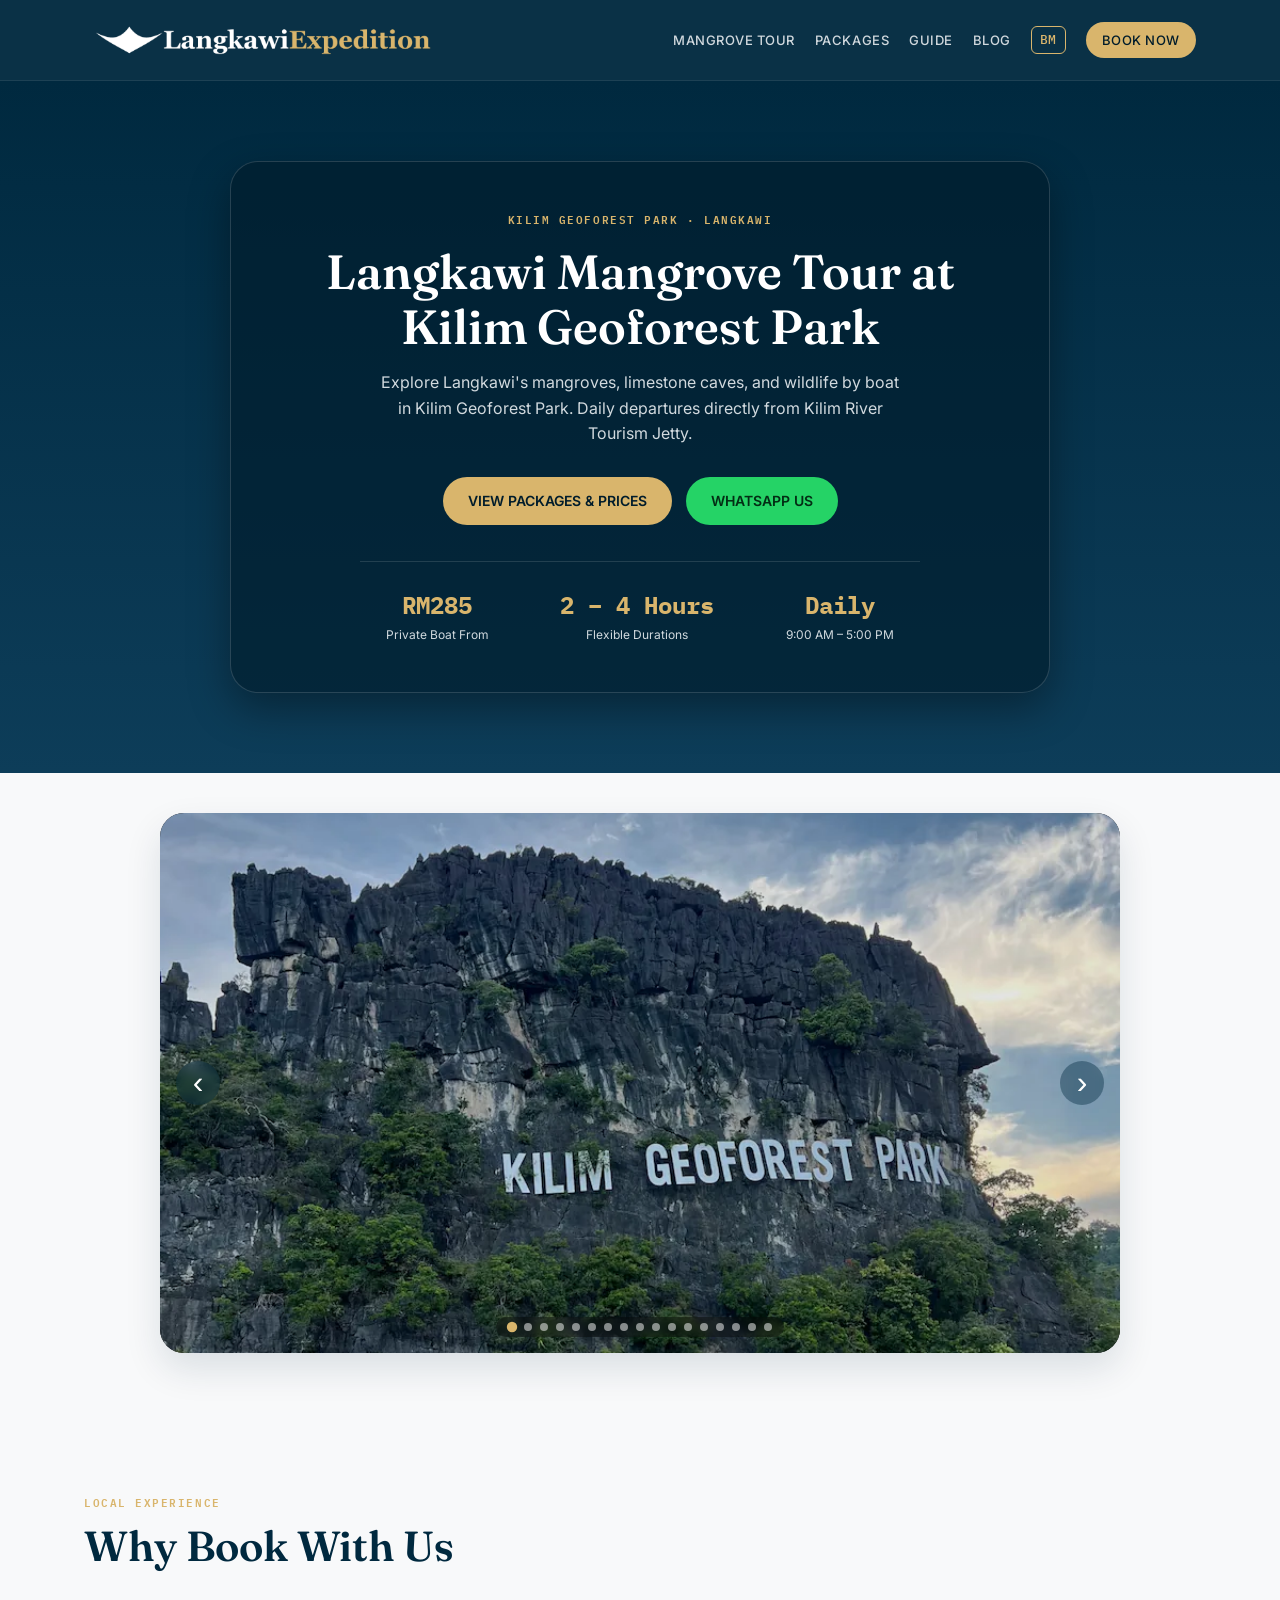
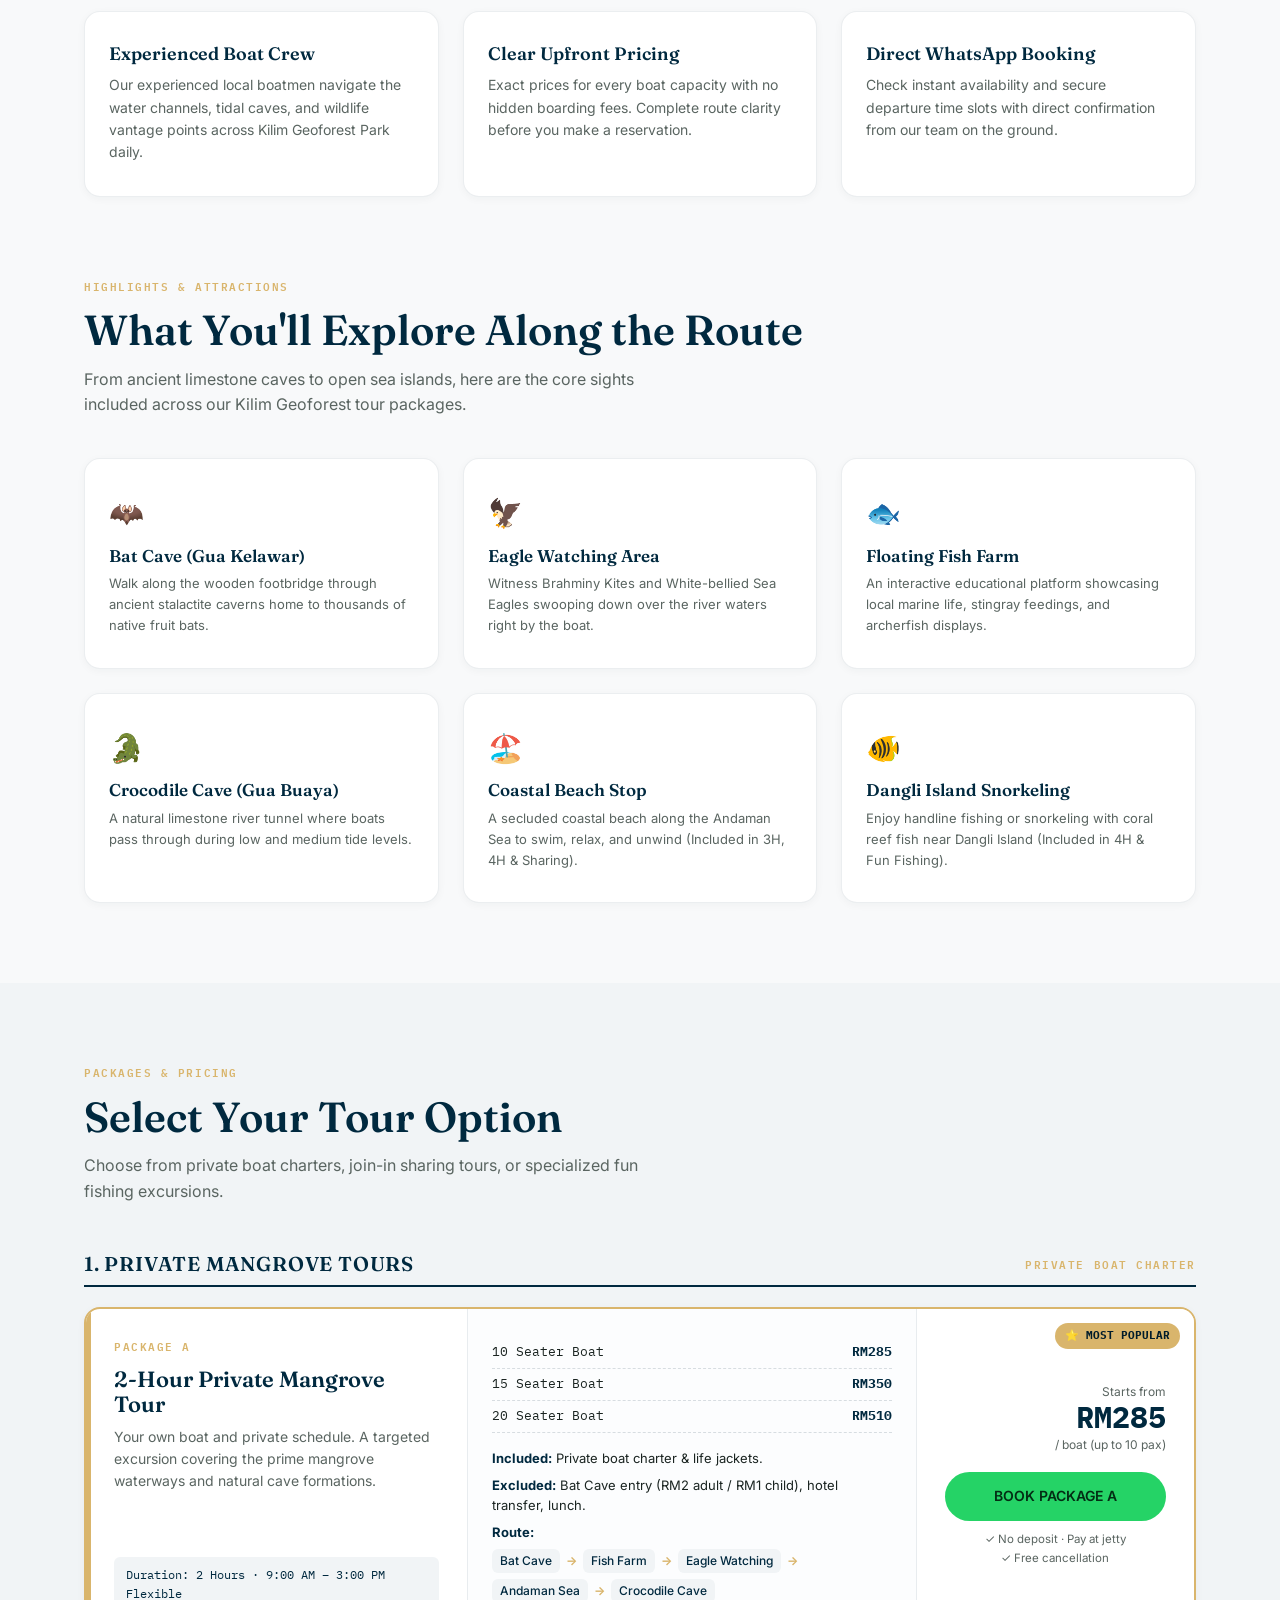
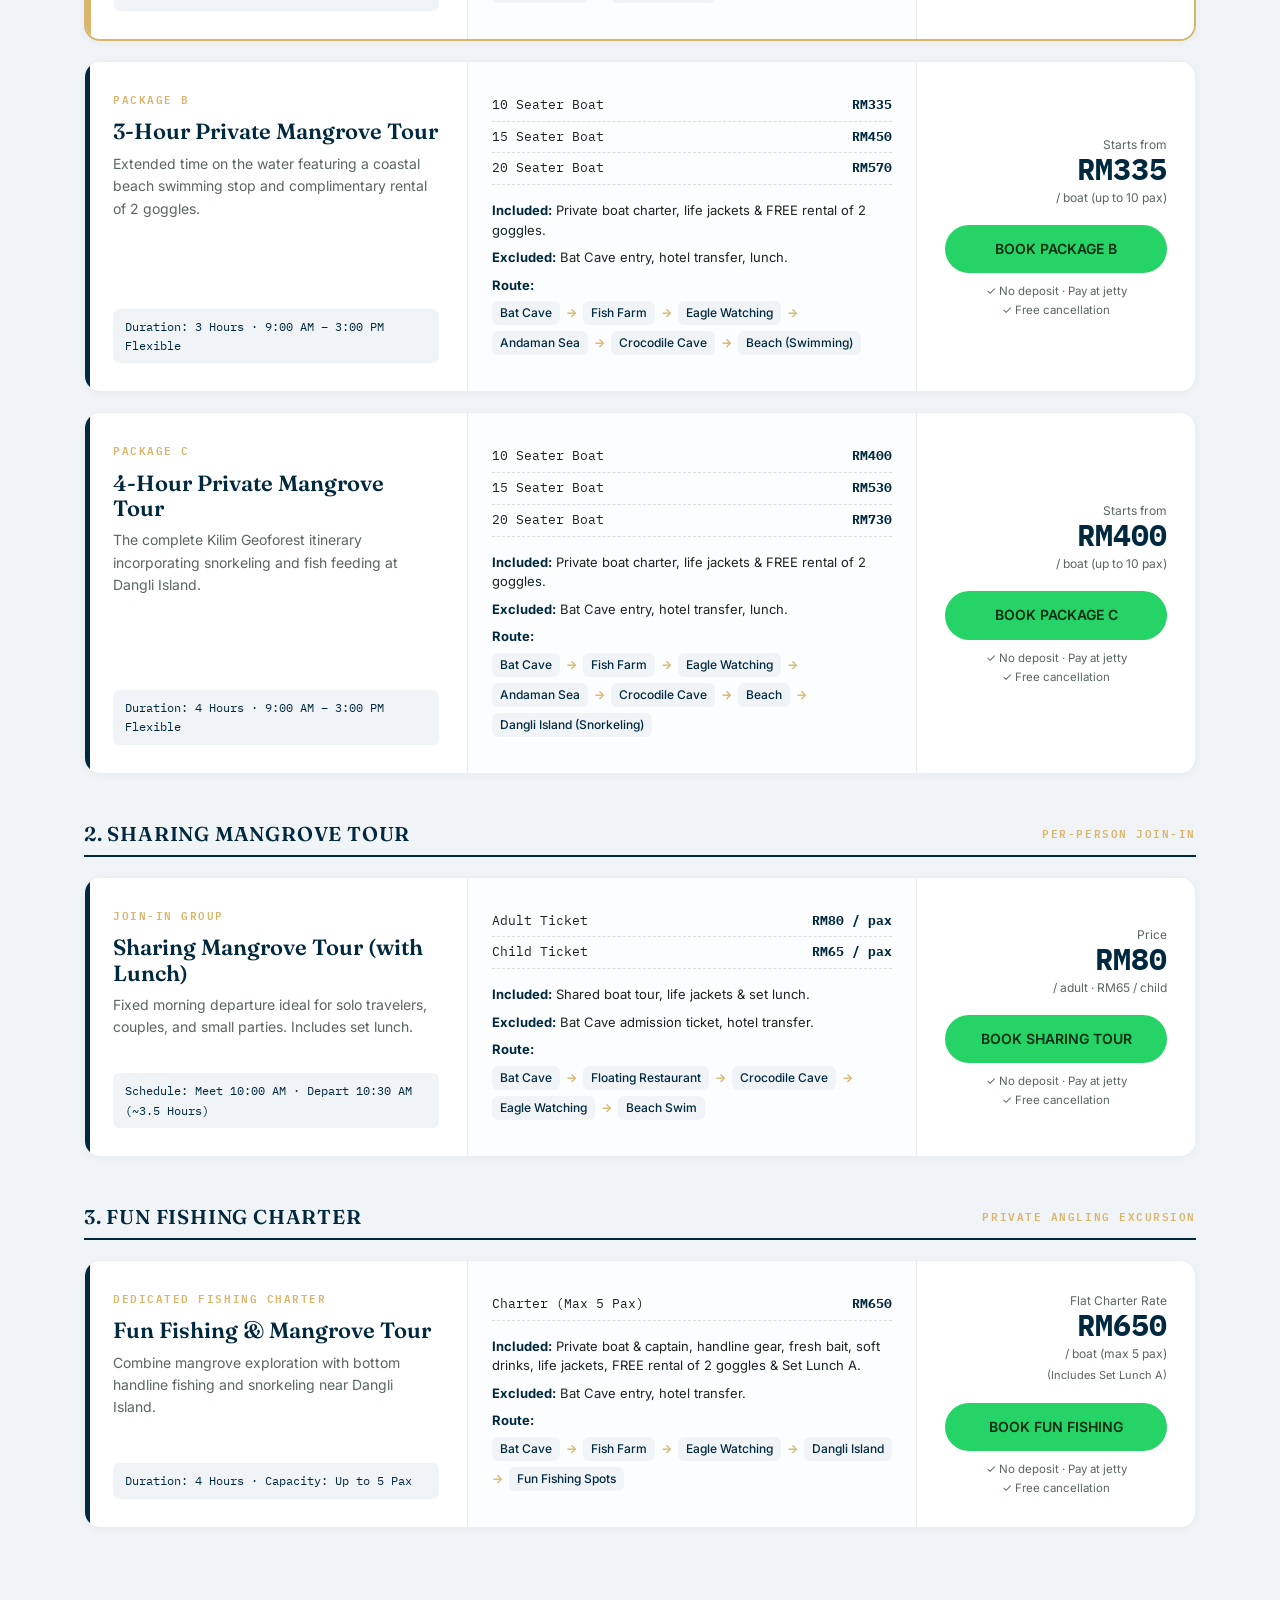
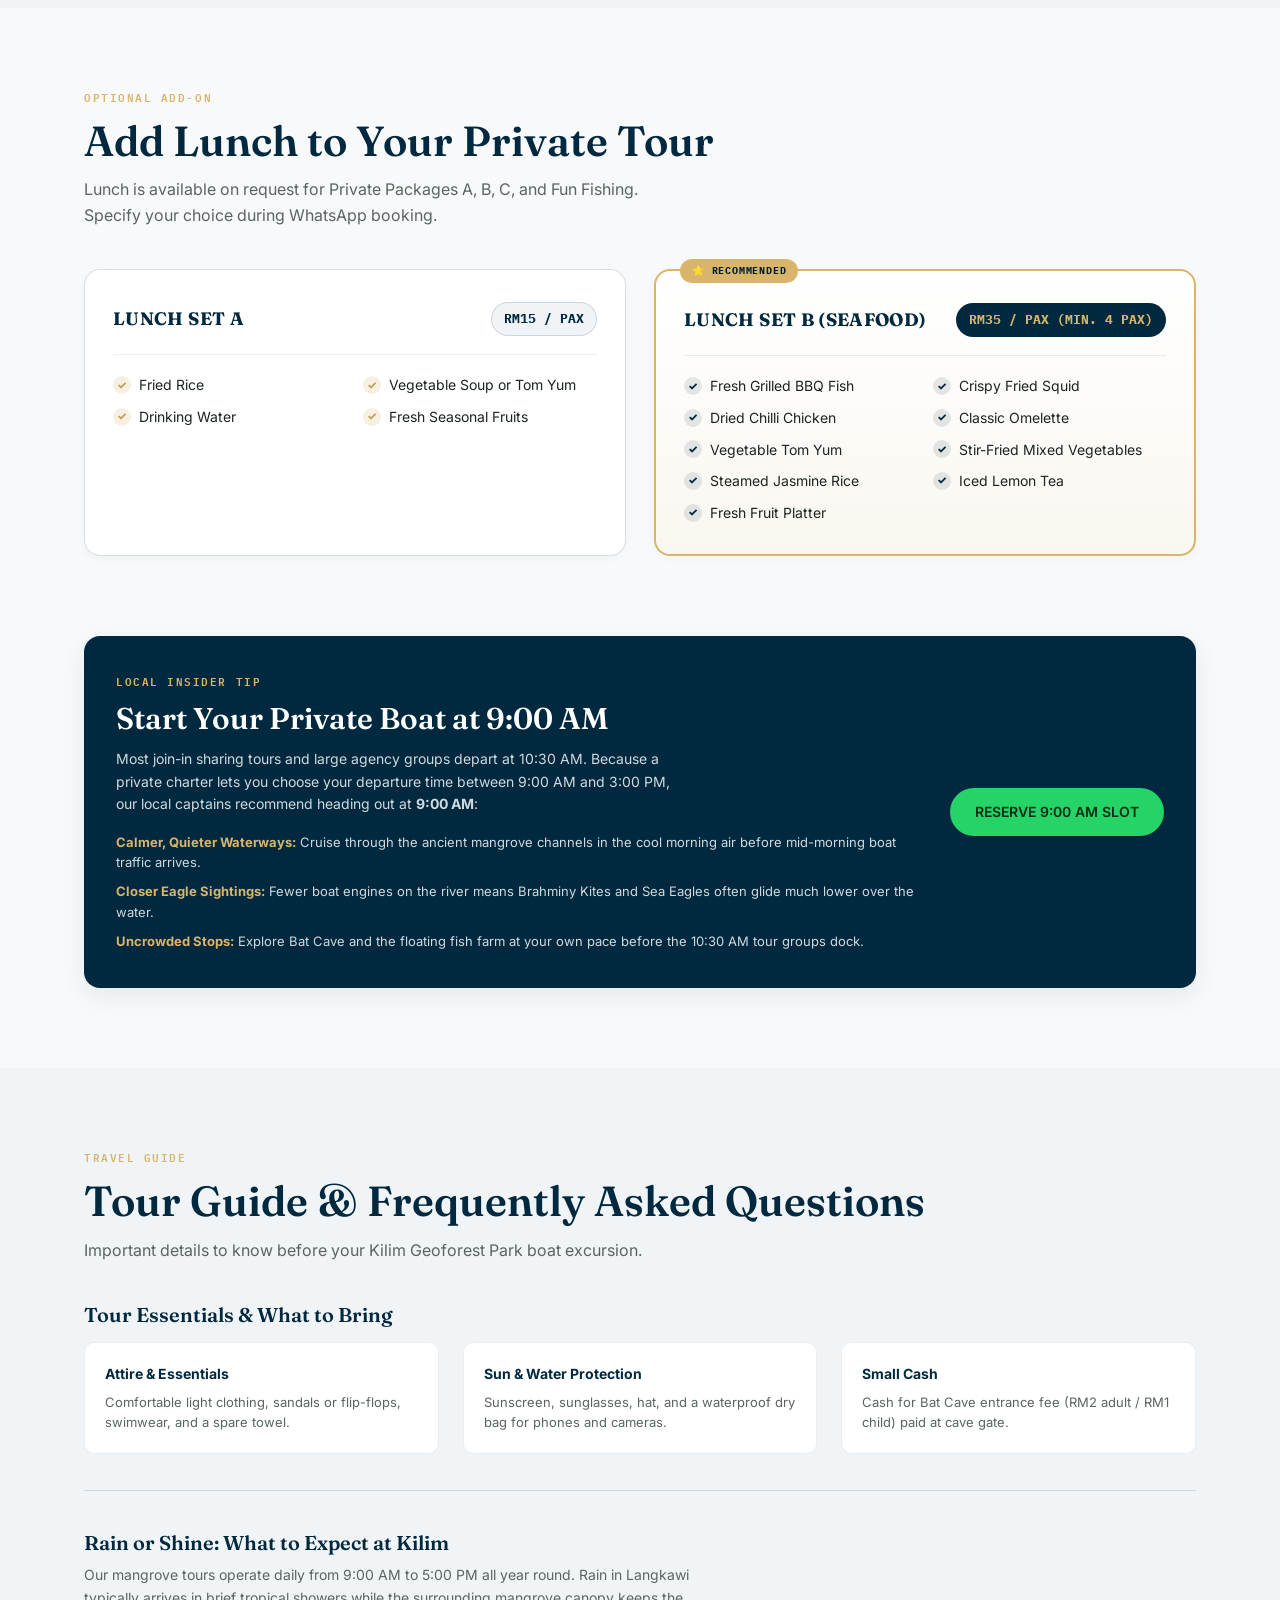
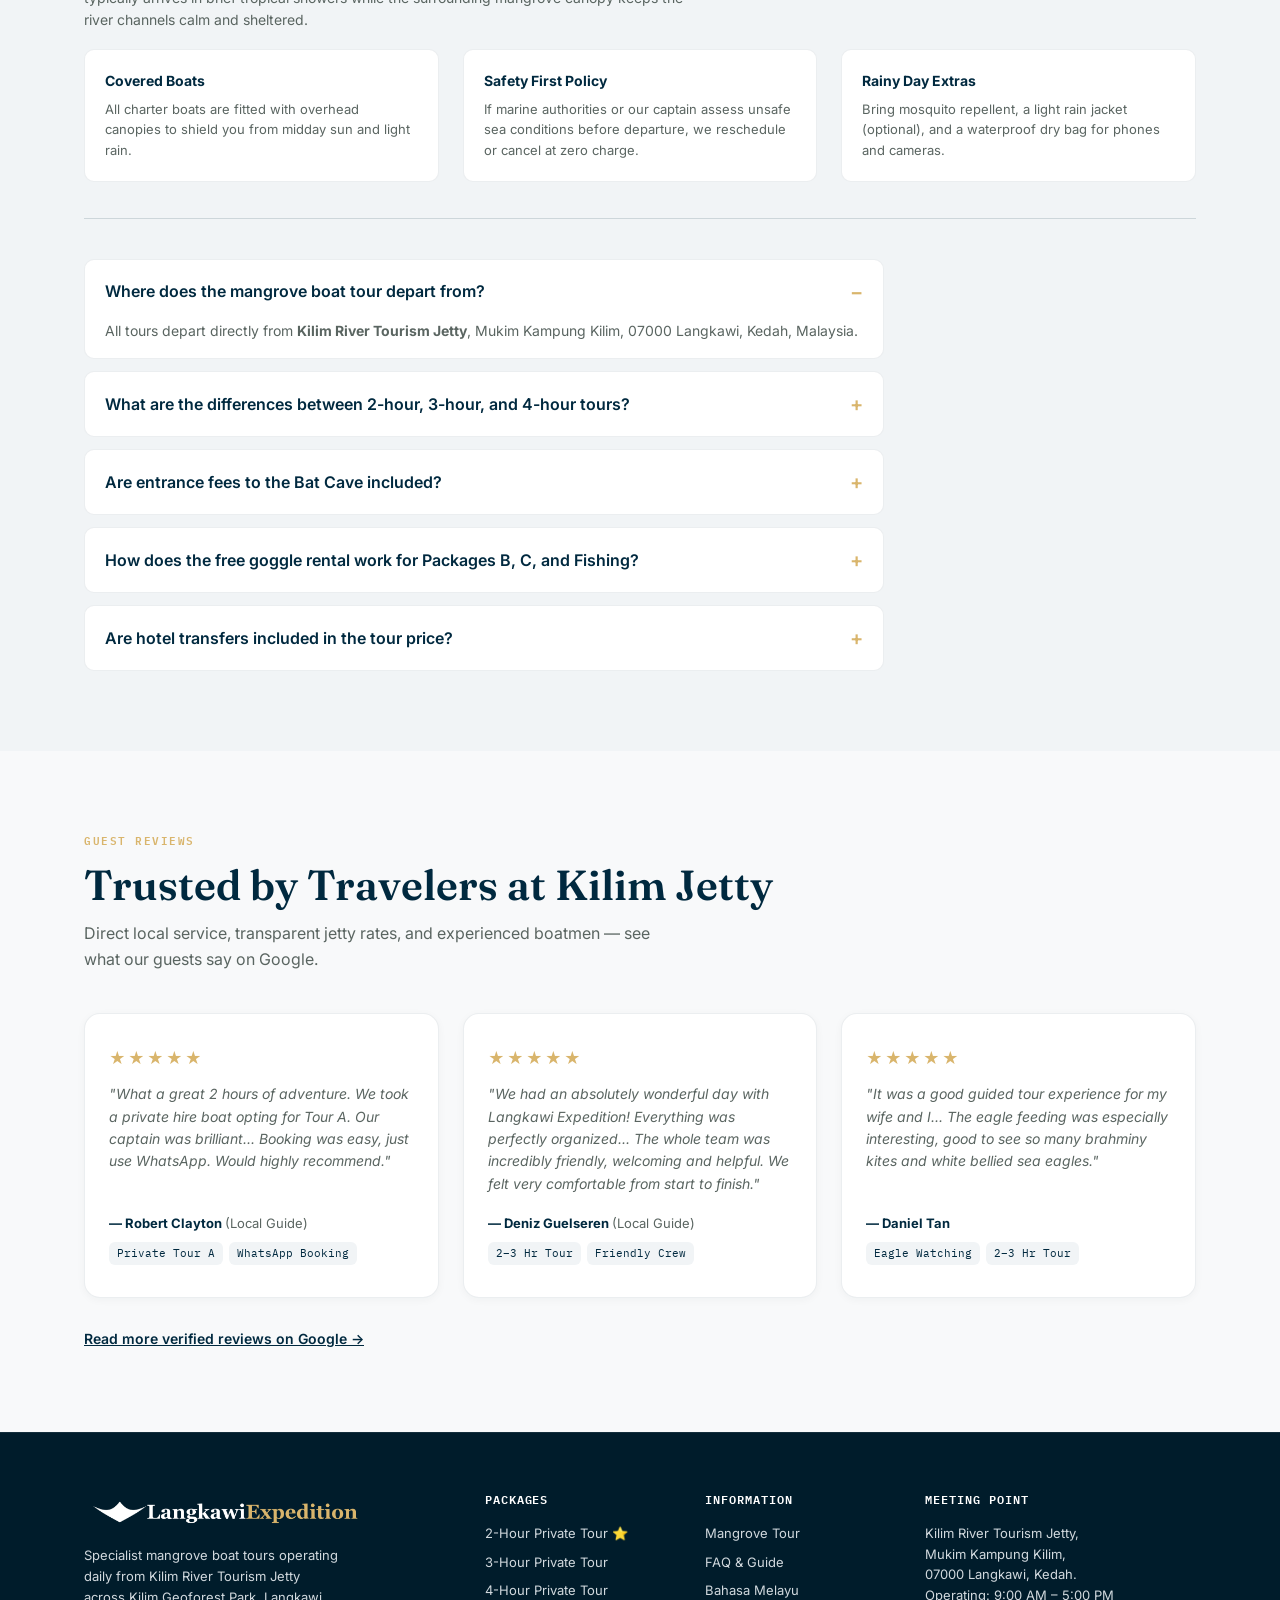
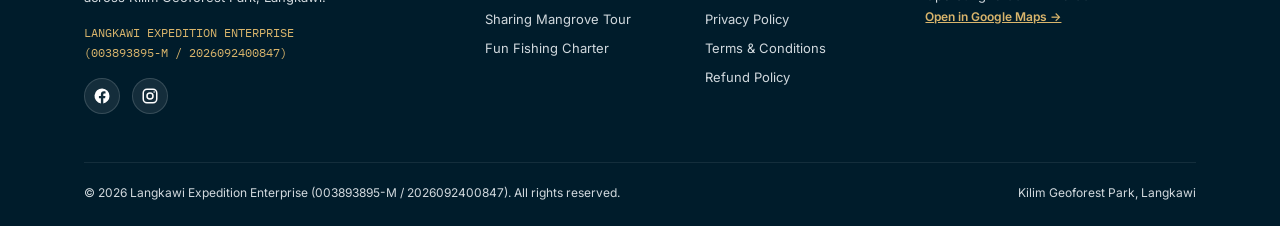
==== commit 8f316c64: "Remove duplicate Google reviews links" ====
--- a/index.html
+++ b/index.html
@@ -811,21 +811,6 @@
       </div>
     </section>
 
-        <div style="margin-top: 28px;">
-          <a href="https://share.google/NGqfxPL3RGUM4oOZS" target="_blank" rel="noopener noreferrer" style="color: var(--brand-navy); font-weight: 600; font-size: 14px; text-decoration: underline;">
-            Read more verified reviews on Google →
-          </a>
-        </div>
-      </div>
-    </section>
-        <div style="margin-top: 28px;">
-          <a href="https://share.google/NGqfxPL3RGUM4oOZS" target="_blank" rel="noopener noreferrer" style="color: var(--brand-navy); font-weight: 600; font-size: 14px; text-decoration: underline;">
-            Read more verified reviews on Google →
-          </a>
-        </div>
-      </div>
-    </section>
-
   </main>
 
   <!-- Sticky Mobile CTA -->
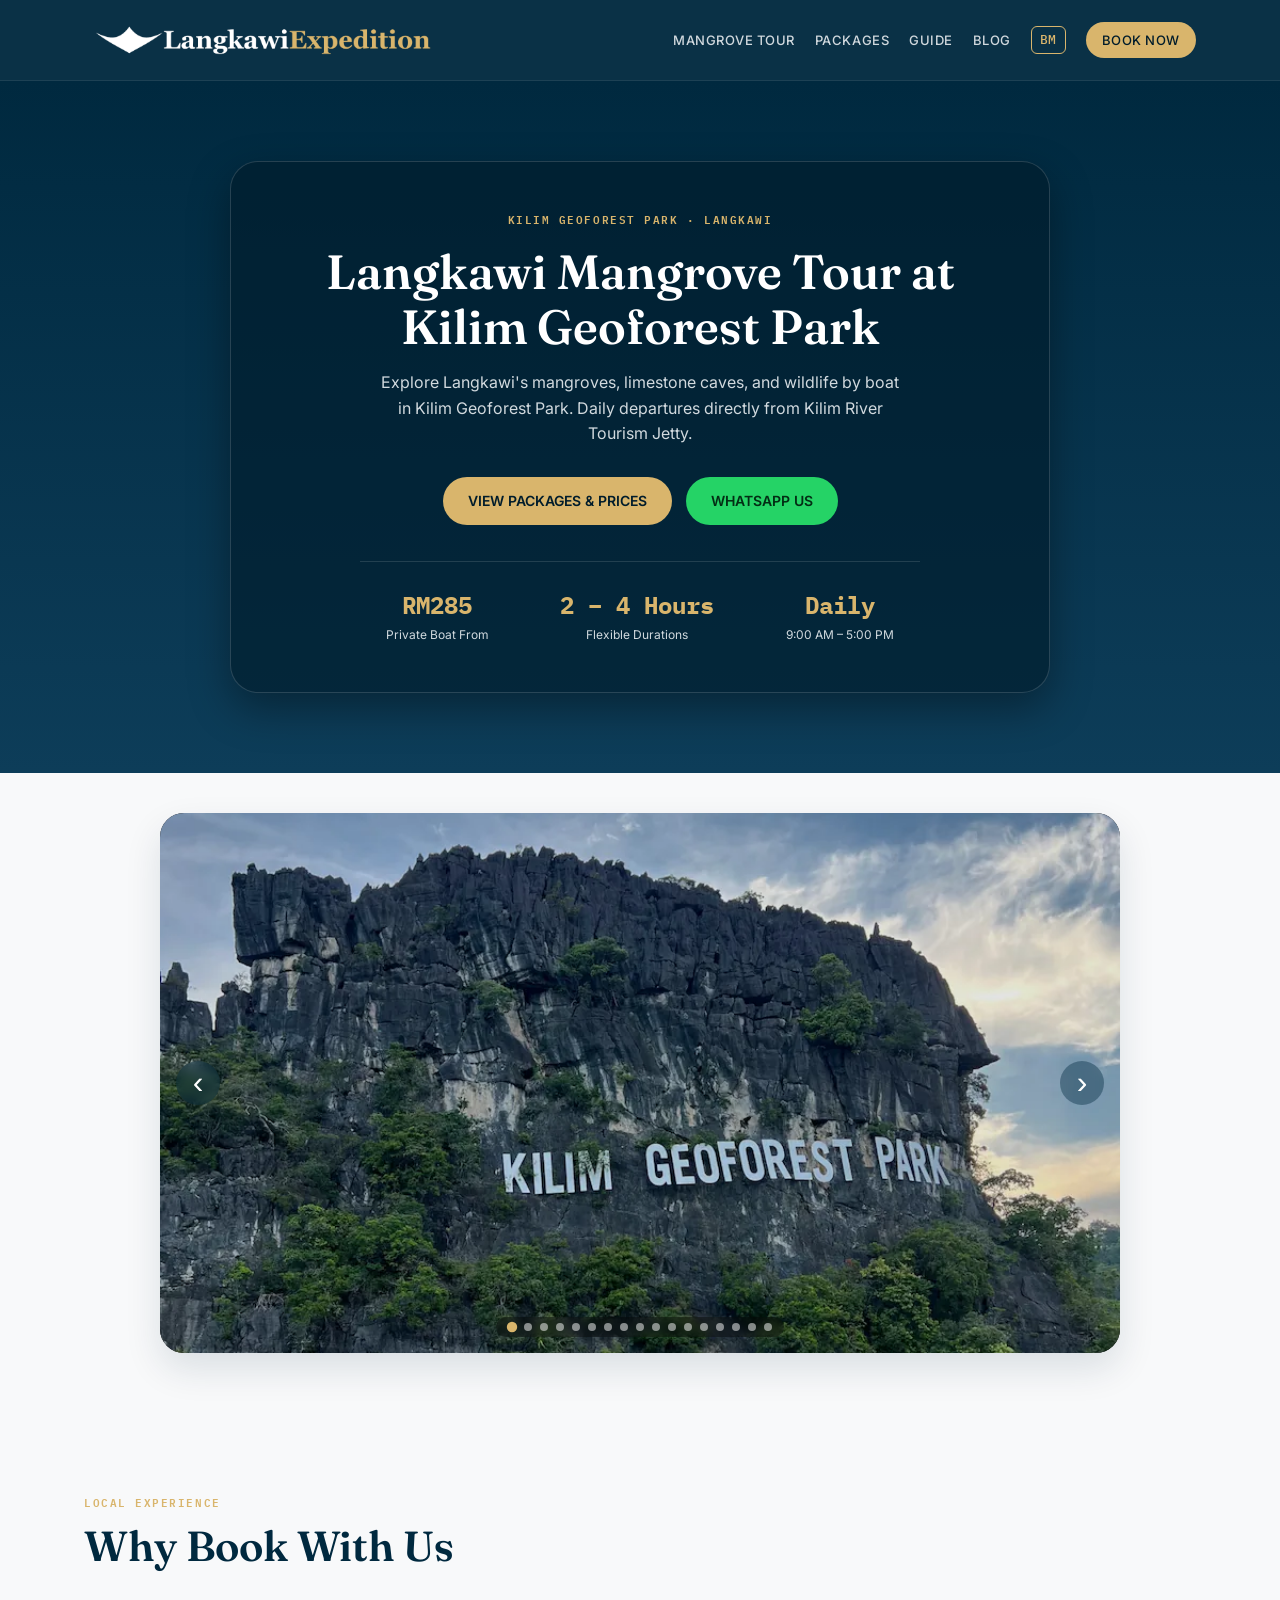
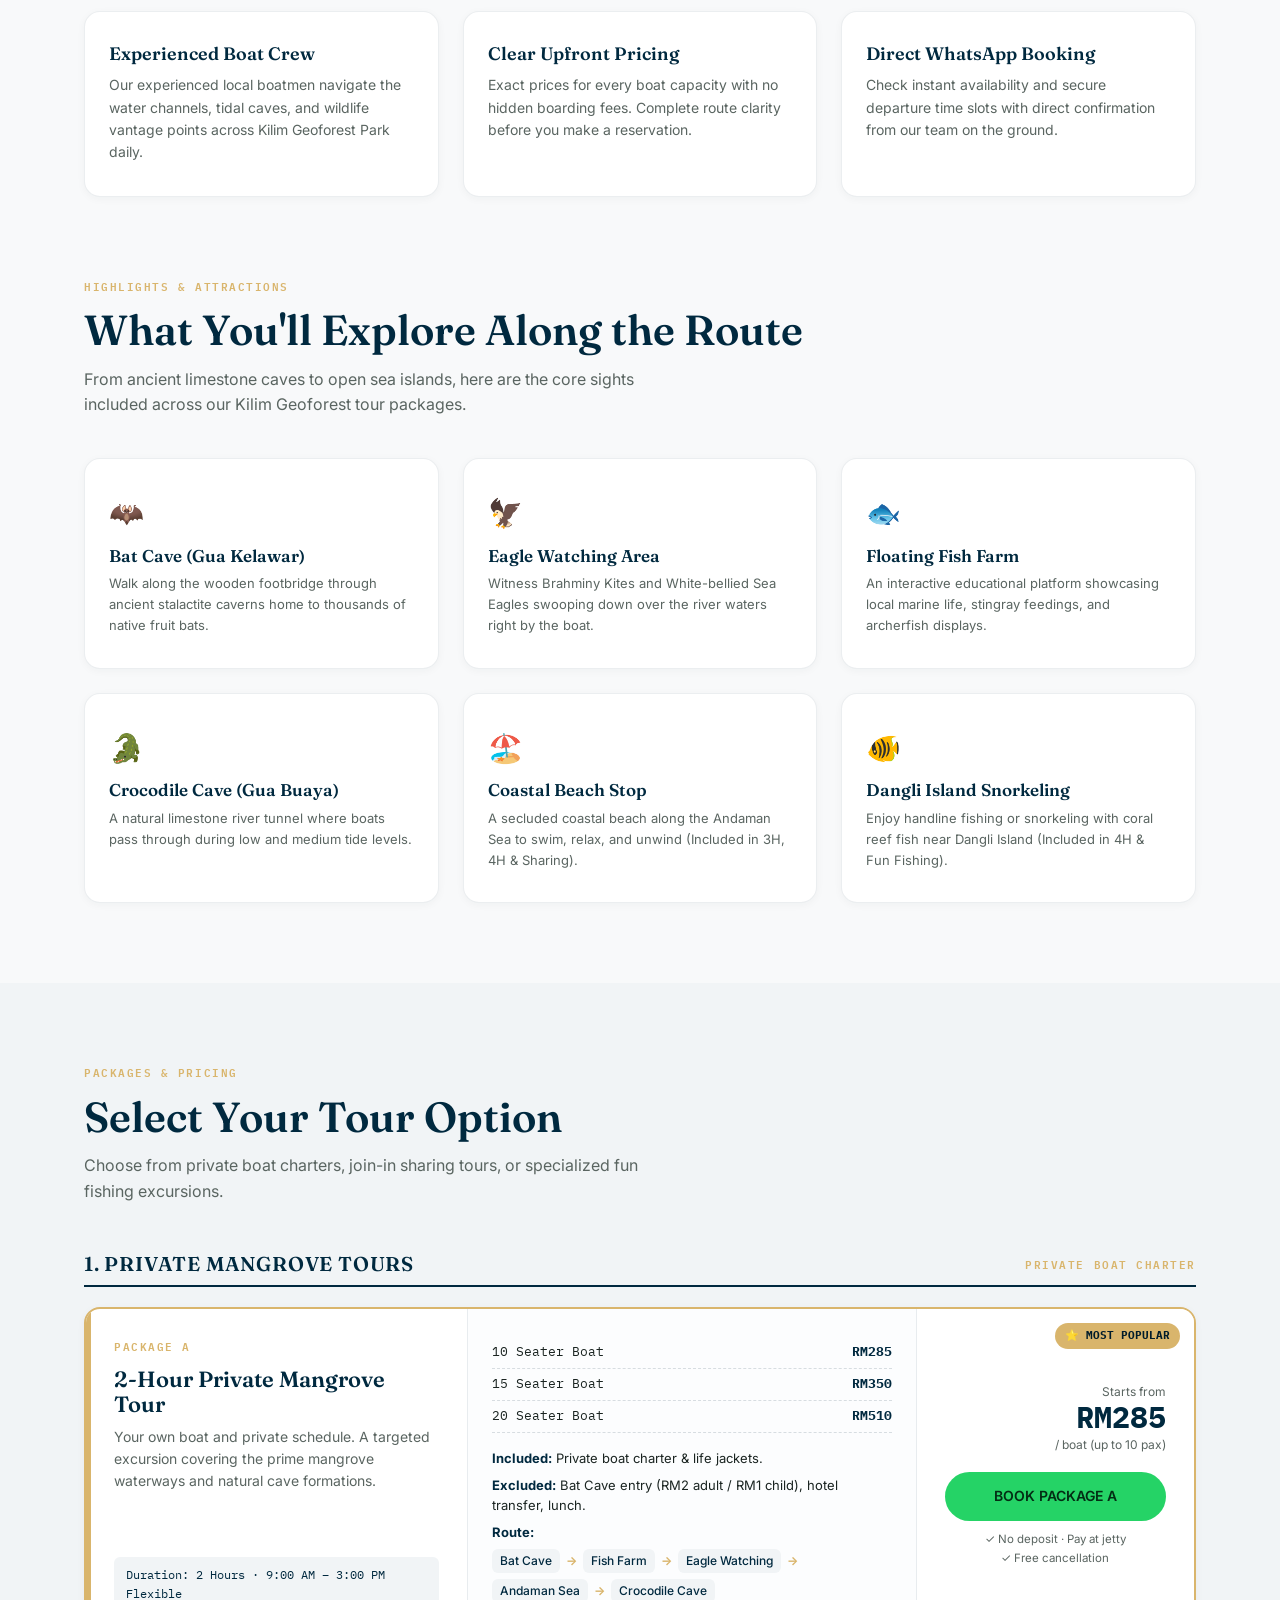
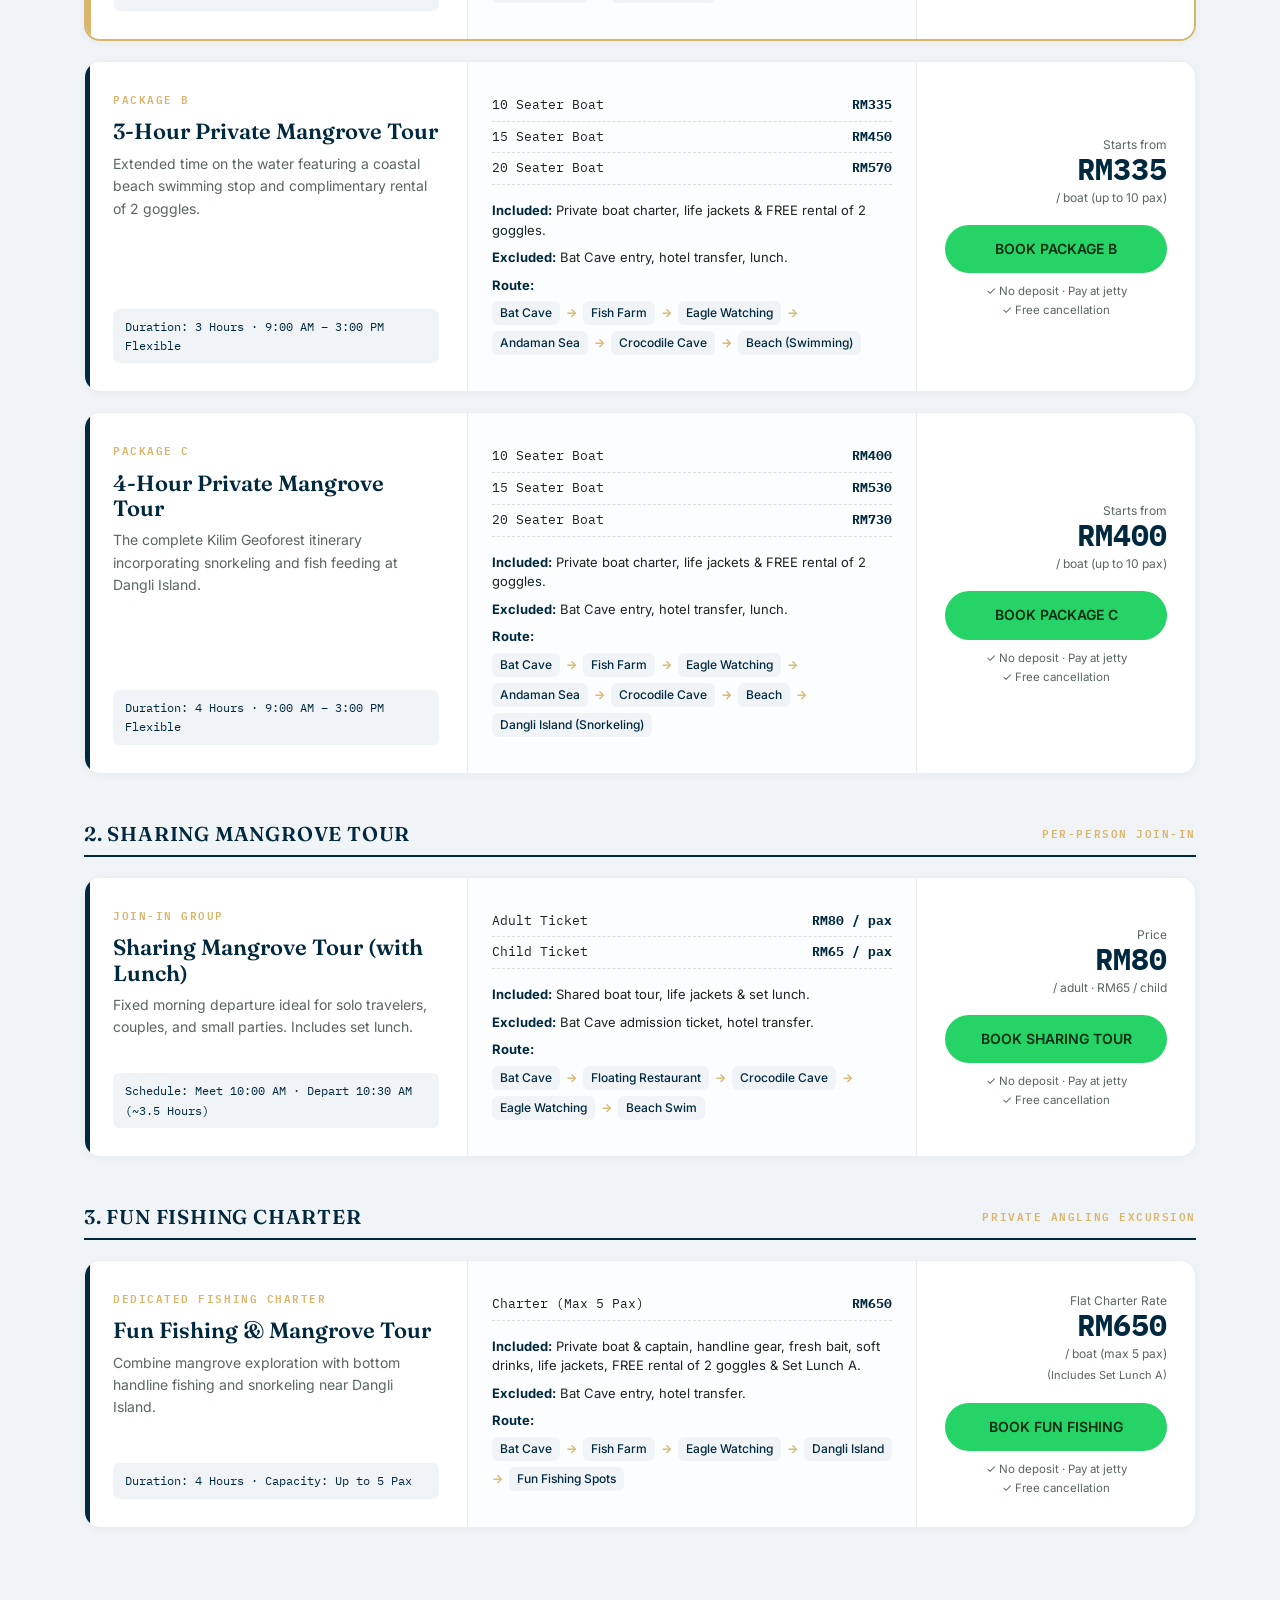
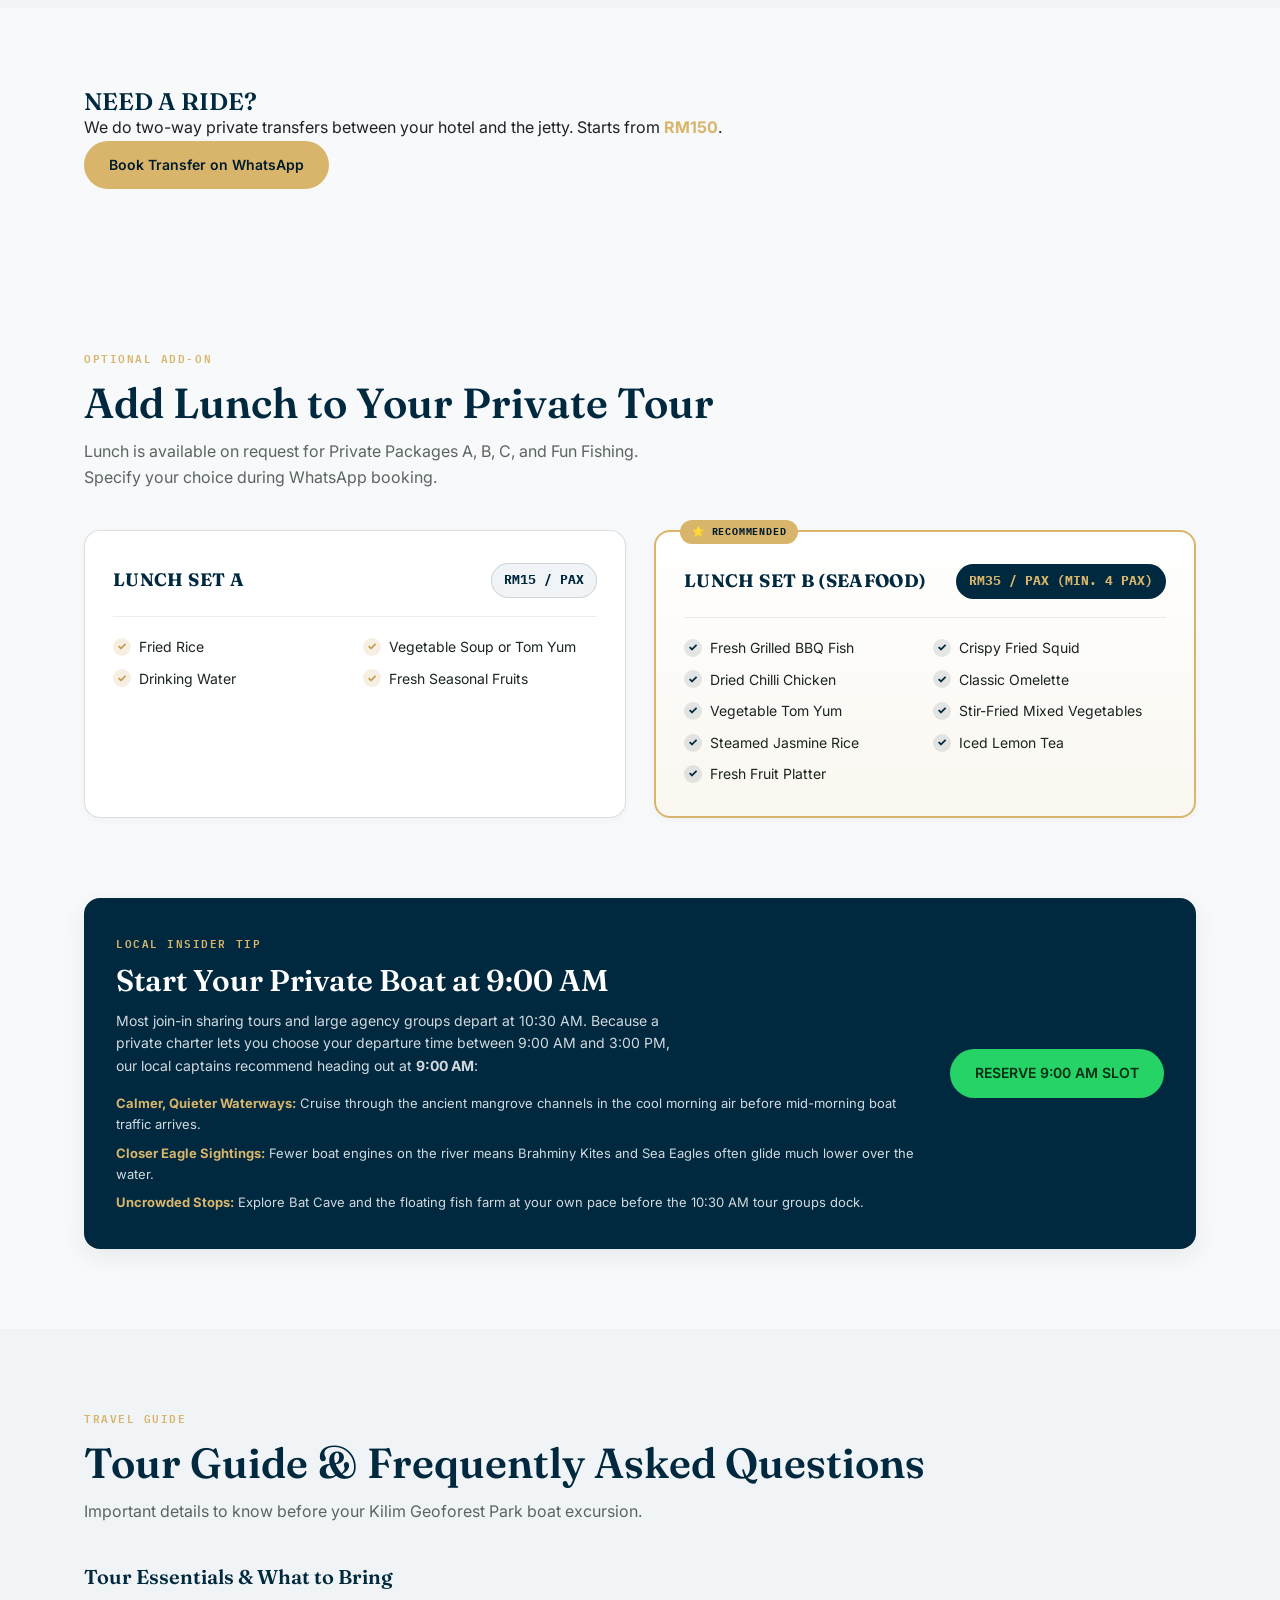
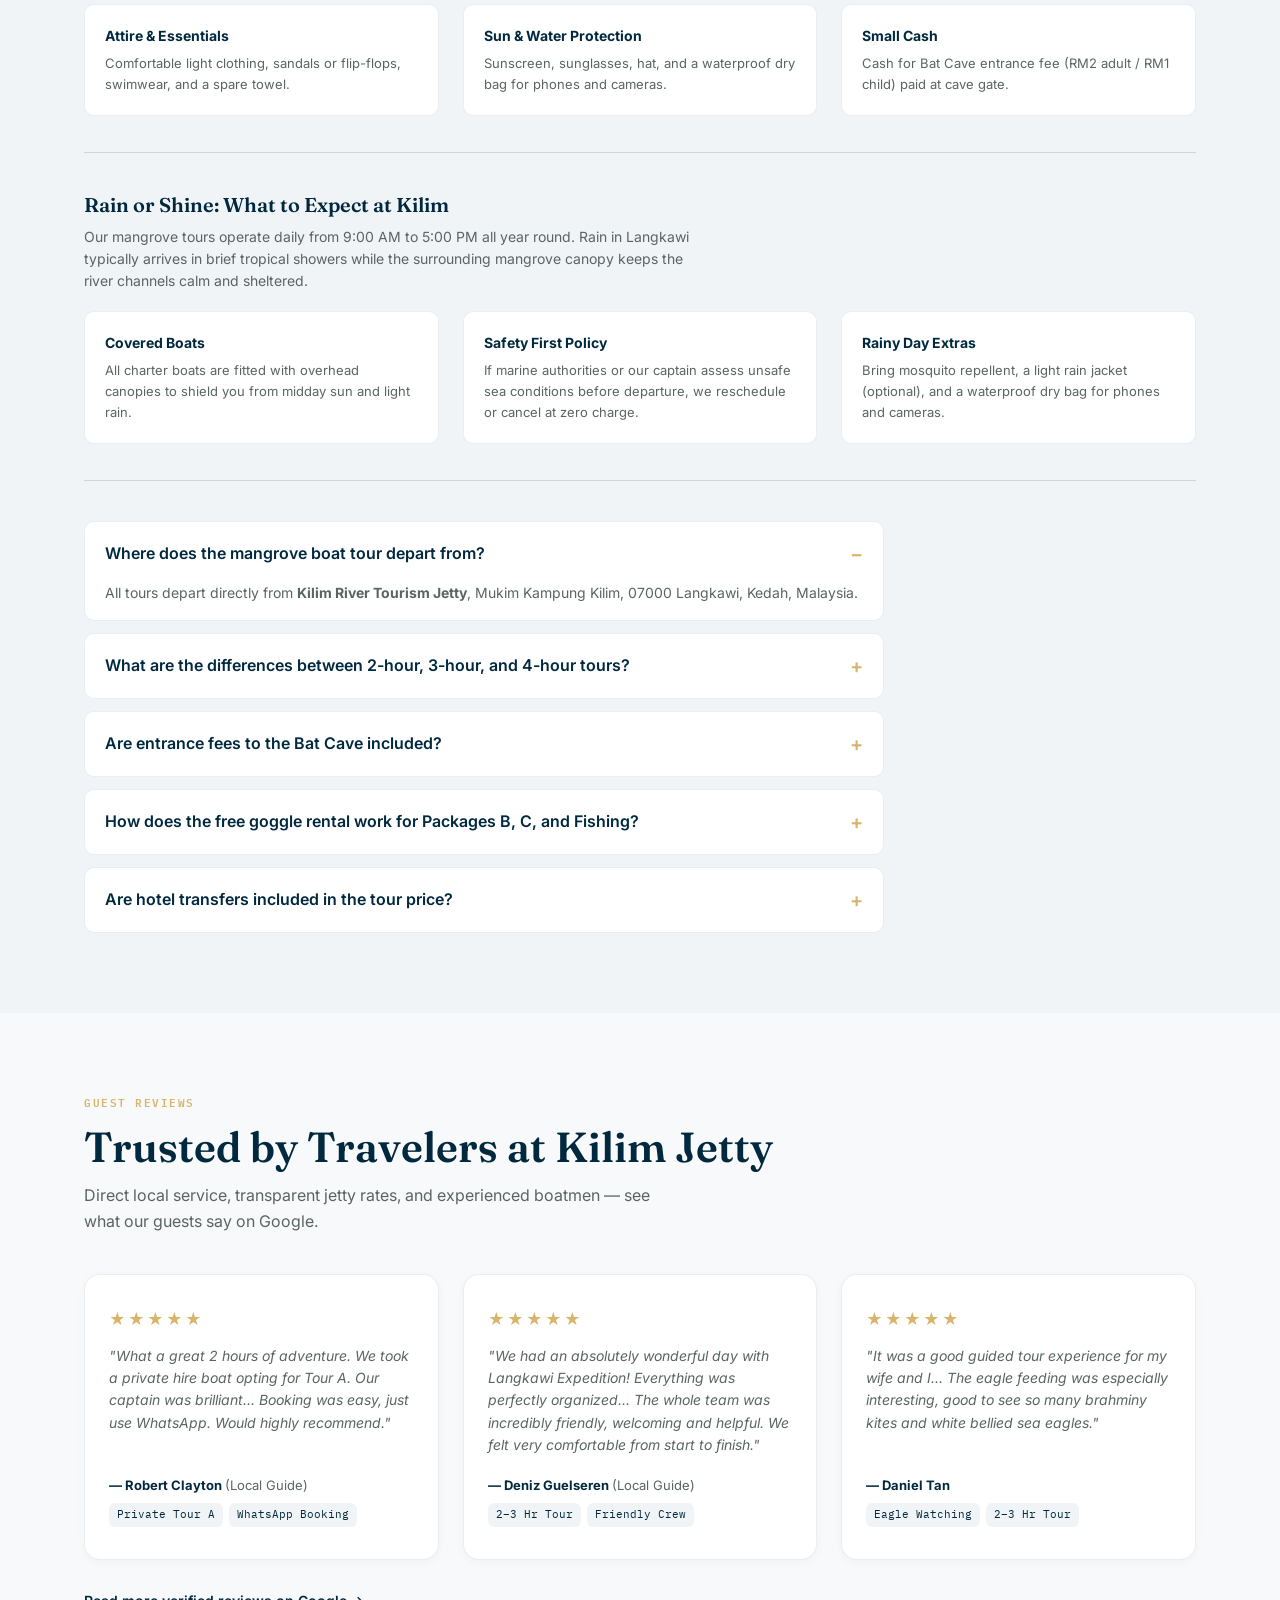
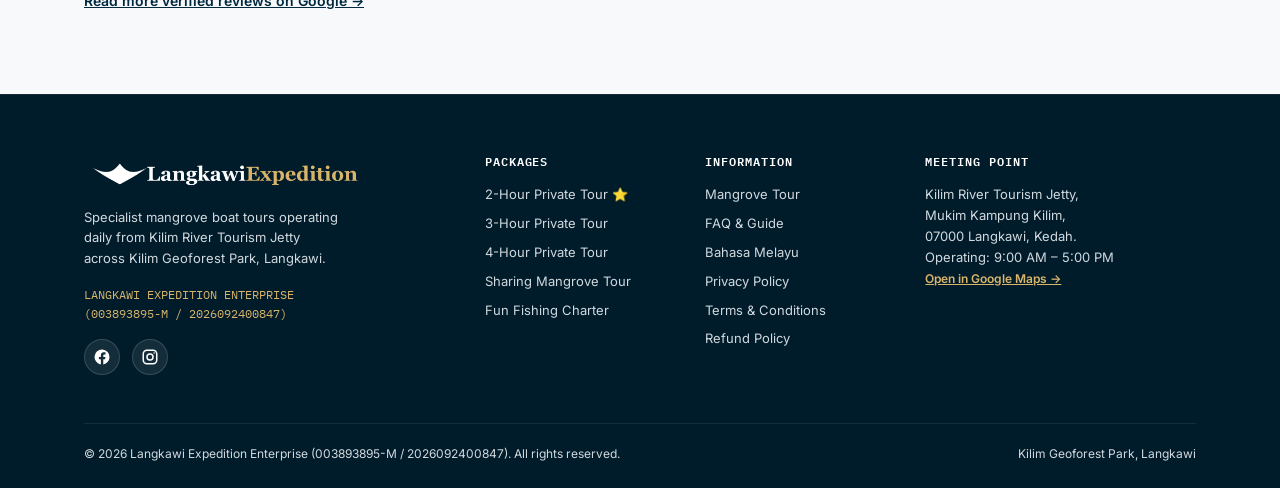
==== commit f914b497: "Add starting price RM150 to private transfer banner" ====
--- a/index.html
+++ b/index.html
@@ -591,6 +591,17 @@
       </div>
     </section>
 
+<!-- TAMBAHAN: PRIVATE TRANSFER BANNER -->
+    <section class="transfer-banner">
+      <div class="wrap transfer-banner-inner">
+        <div class="transfer-banner-text">
+          <h2>NEED A RIDE?</h2>
+          <p>We do two-way private transfers between your hotel and the jetty. Starts from <strong style="color: var(--accent-gold);">RM150</strong>.</p>
+        </div>
+        <a href="#" class="btn btn-primary wa-link" data-package="Two-Way Private Hotel Transfer (From RM150)">Book Transfer on WhatsApp</a>
+      </div>
+    </section>
+
     <!-- OPTIONAL LUNCH ADD-ONS -->
     <section>
       <div class="wrap">
@@ -867,8 +878,8 @@
             <li><a href="#guide">FAQ &amp; Guide</a></li>
             <li><a href="/bm">Bahasa Melayu</a></li>
 <li><a href="/privacy-policy">Privacy Policy</a></li>
-            <li><a href="/terms-and-conditions">Terms &amp; Conditions</a></li>
-            <li><a href="/refund-policy">Refund Policy</a></li>
+<li><a href="/terms-and-conditions">Terms &amp; Conditions</a></li>
+<li><a href="/refund-policy">Refund Policy</a></li>
           </ul>
         </div>
 
--- a/style.css
+++ b/style.css
@@ -1182,4 +1182,73 @@
   color: var(--text-muted);
   text-align: center;
   line-height: 1.4;
+}
+
+/* ==========================================================================
+   LEGAL PAGES (PRIVACY, TERMS & REFUND POLICY)
+   ========================================================================== */
+.legal-hero {
+  background: linear-gradient(180deg, var(--brand-navy) 0%, var(--brand-navy-light) 100%);
+  color: var(--text-inverse);
+  padding: 56px 0 44px;
+  text-align: center;
+}
+
+.legal-hero h1 {
+  color: var(--text-inverse);
+  font-size: clamp(28px, 4vw, 40px);
+  margin-bottom: 10px;
+}
+
+.legal-hero p {
+  color: var(--text-inverse-muted);
+  font-size: 14px;
+  font-family: var(--font-mono);
+}
+
+.legal-section {
+  padding: 56px 0 80px;
+}
+
+.legal-card {
+  background: var(--bg-surface);
+  border: 1px solid var(--border-light);
+  border-radius: var(--radius-lg);
+  padding: 40px;
+  max-width: 840px;
+  margin: 0 auto;
+  box-shadow: var(--shadow-sm);
+}
+
+.legal-card h2 {
+  font-size: 20px;
+  margin: 28px 0 10px;
+  color: var(--brand-navy);
+}
+
+.legal-card h2:first-child {
+  margin-top: 0;
+}
+
+.legal-card p {
+  font-size: 15px;
+  color: var(--text-main);
+  margin-bottom: 14px;
+  line-height: 1.7;
+}
+
+.legal-card ul {
+  margin: 0 0 16px 20px;
+  display: flex;
+  flex-direction: column;
+  gap: 8px;
+  font-size: 15px;
+  color: var(--text-main);
+  line-height: 1.65;
+}
+
+@media (max-width: 640px) {
+  .legal-card {
+    padding: 24px 20px;
+  }
 }
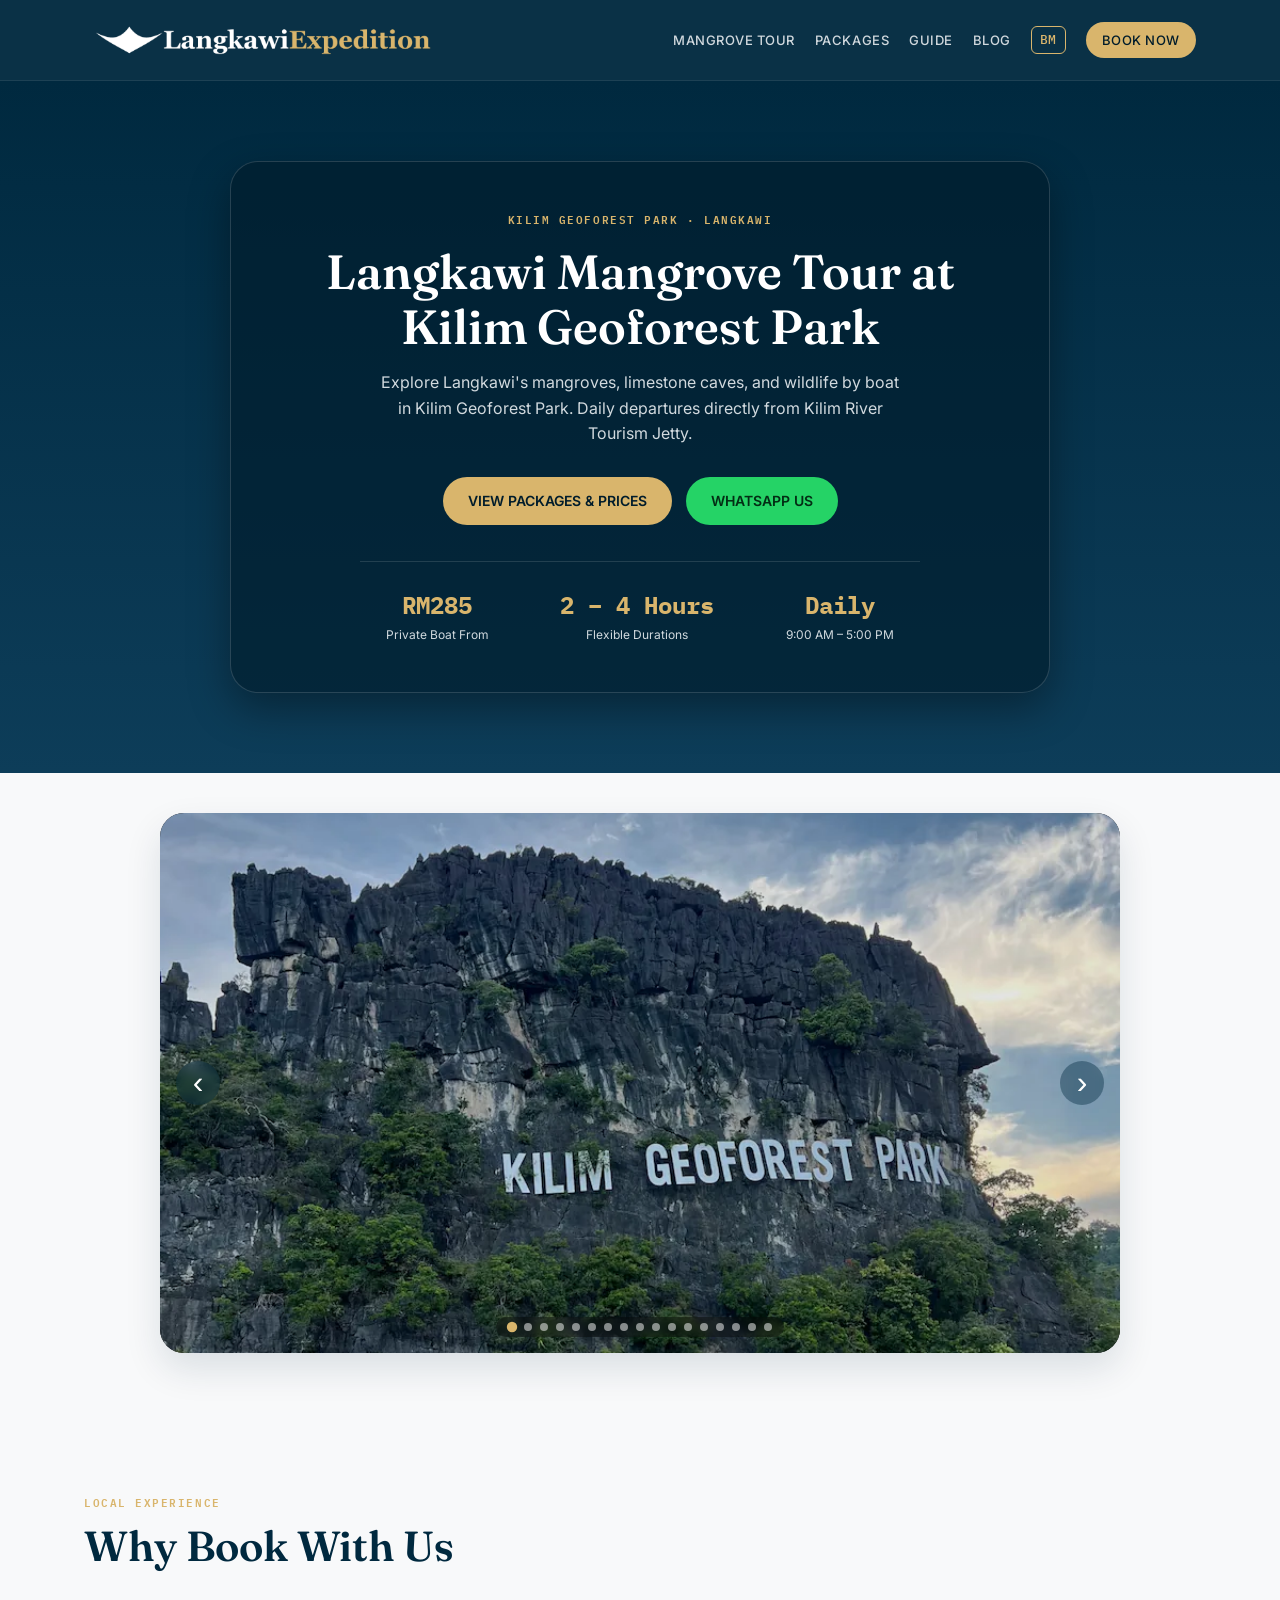
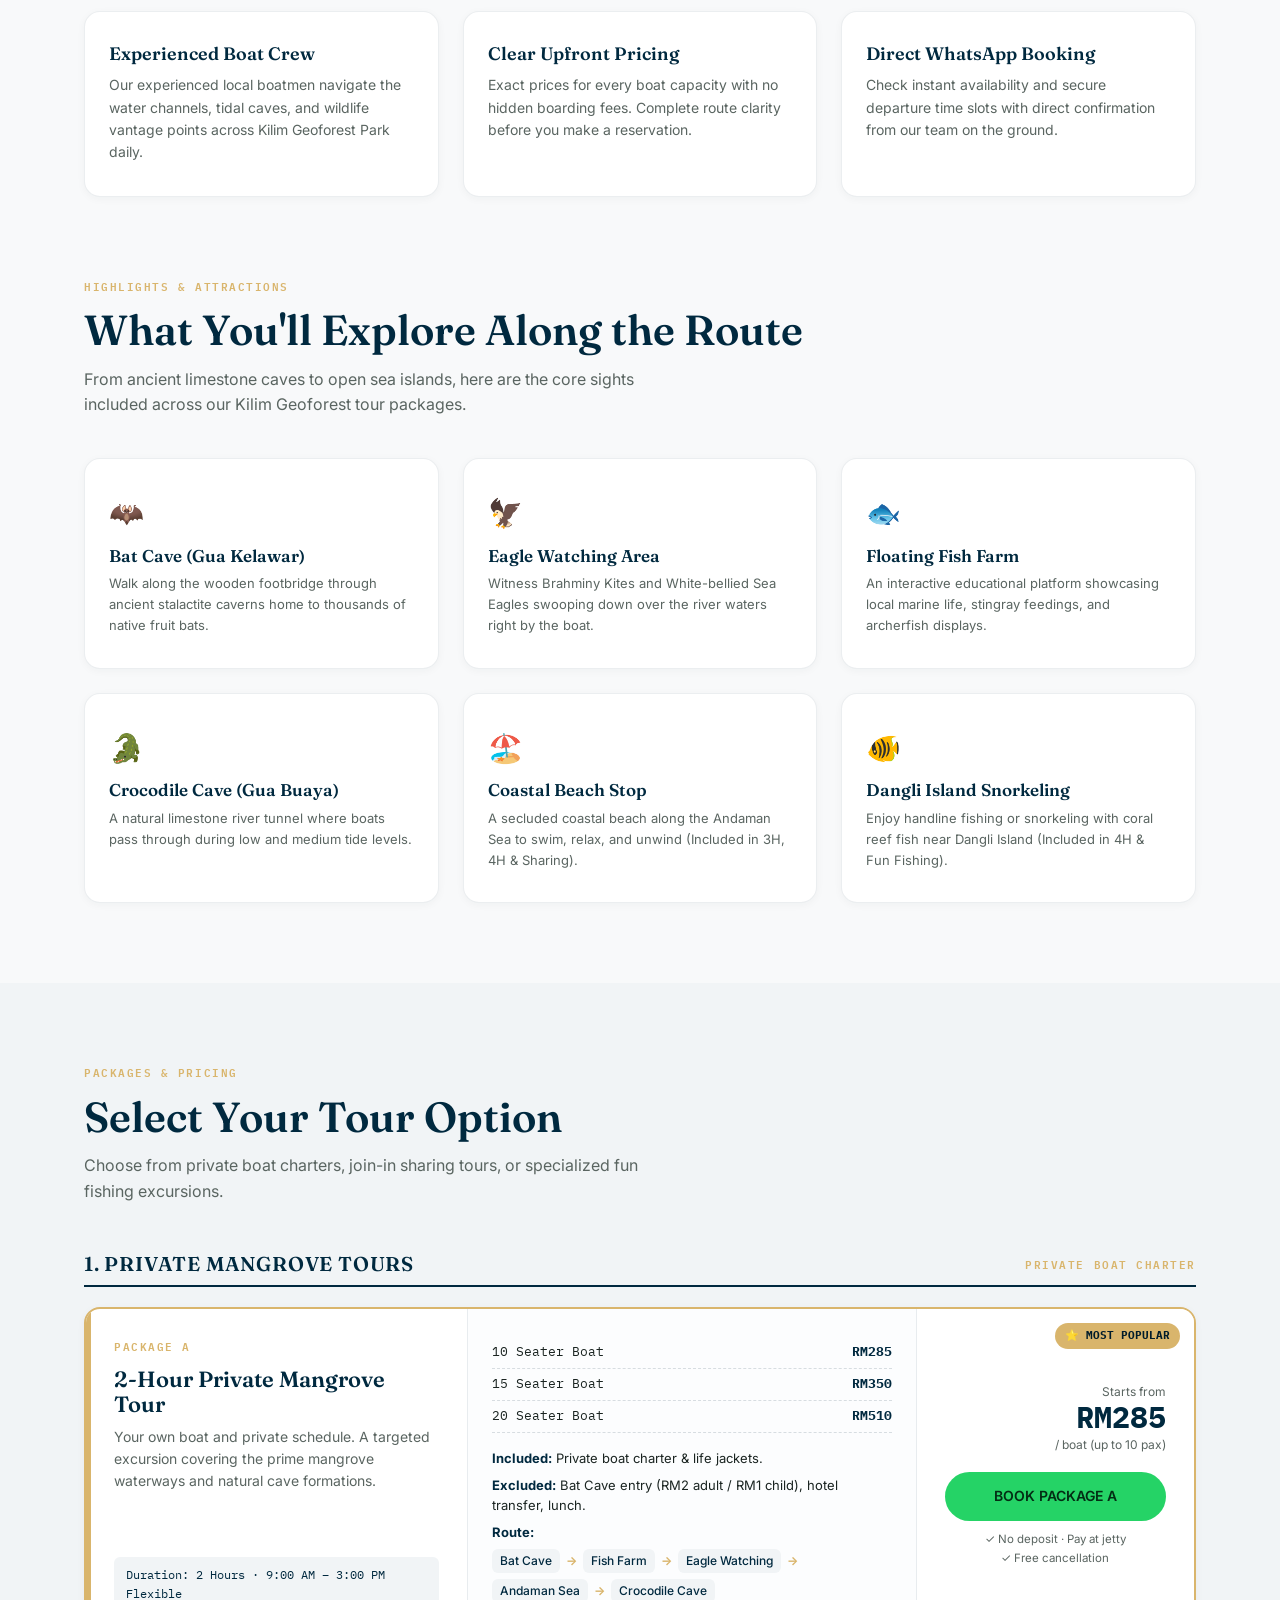
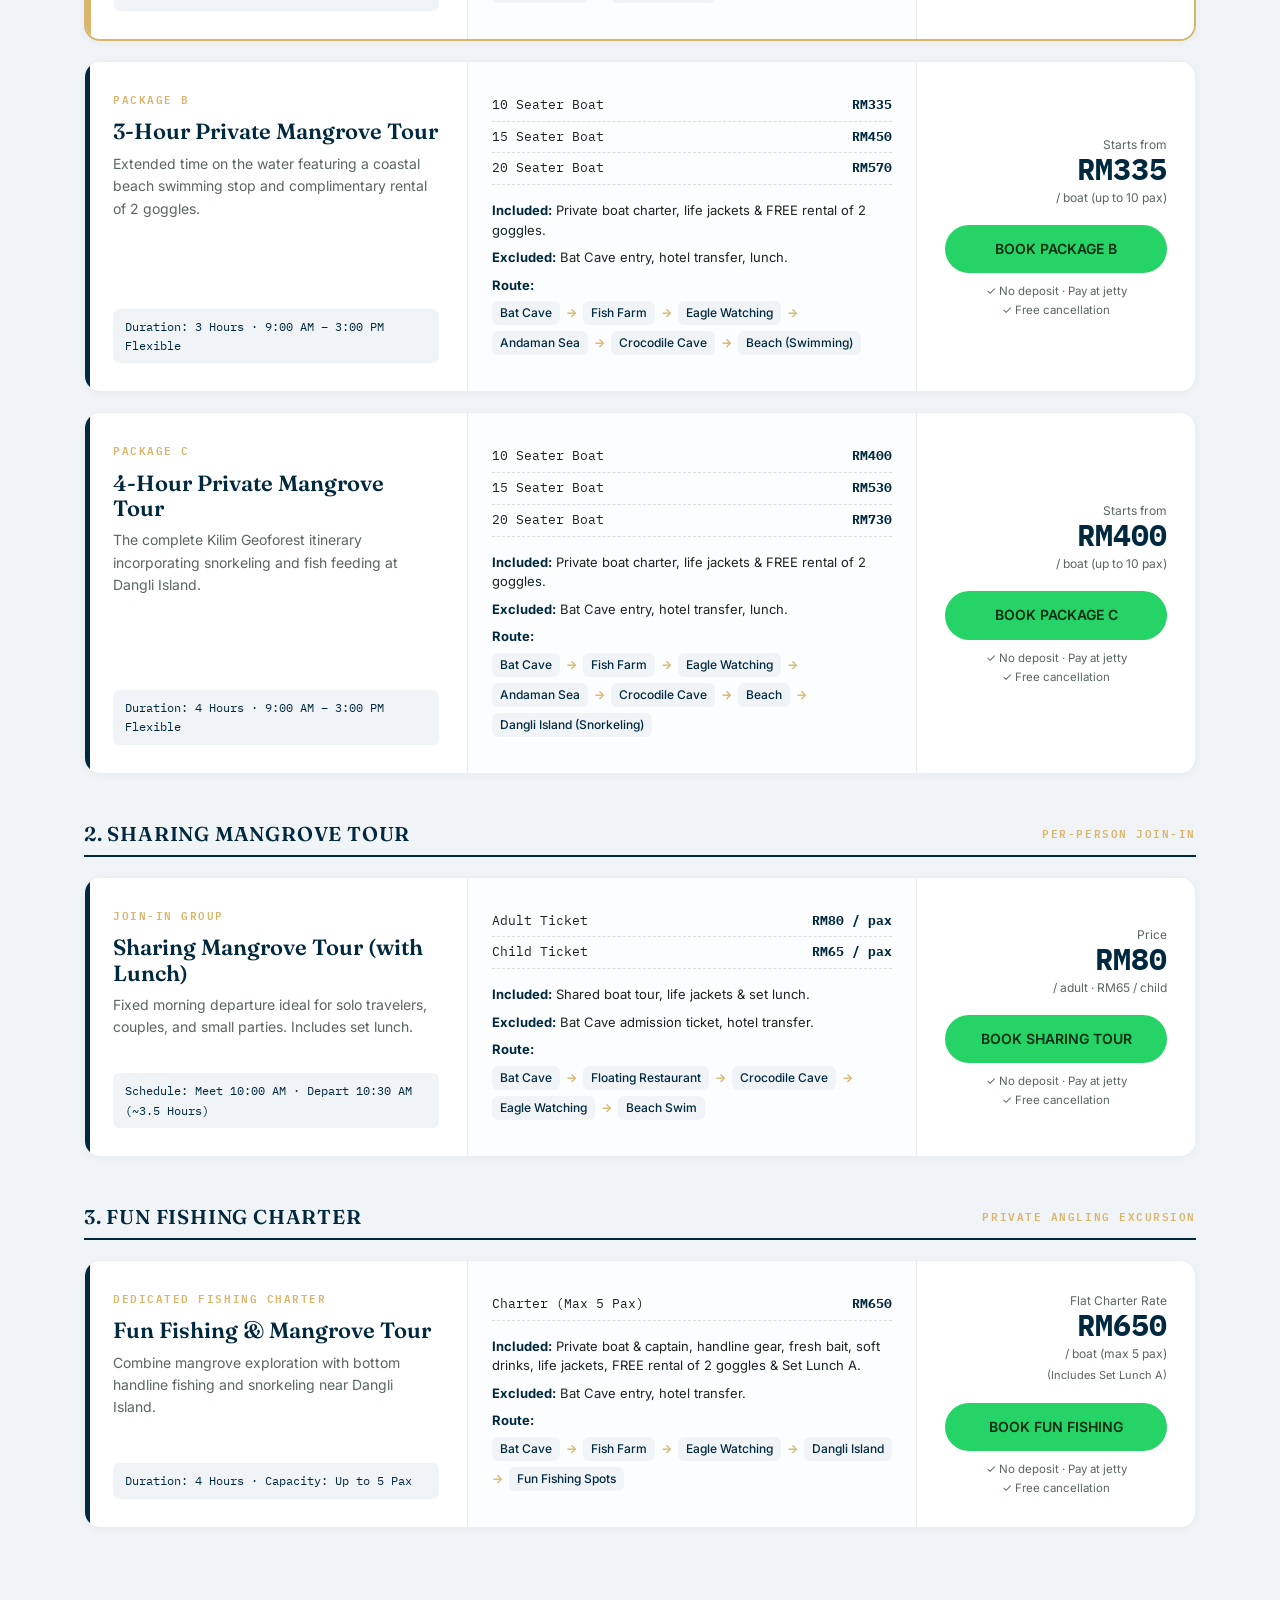
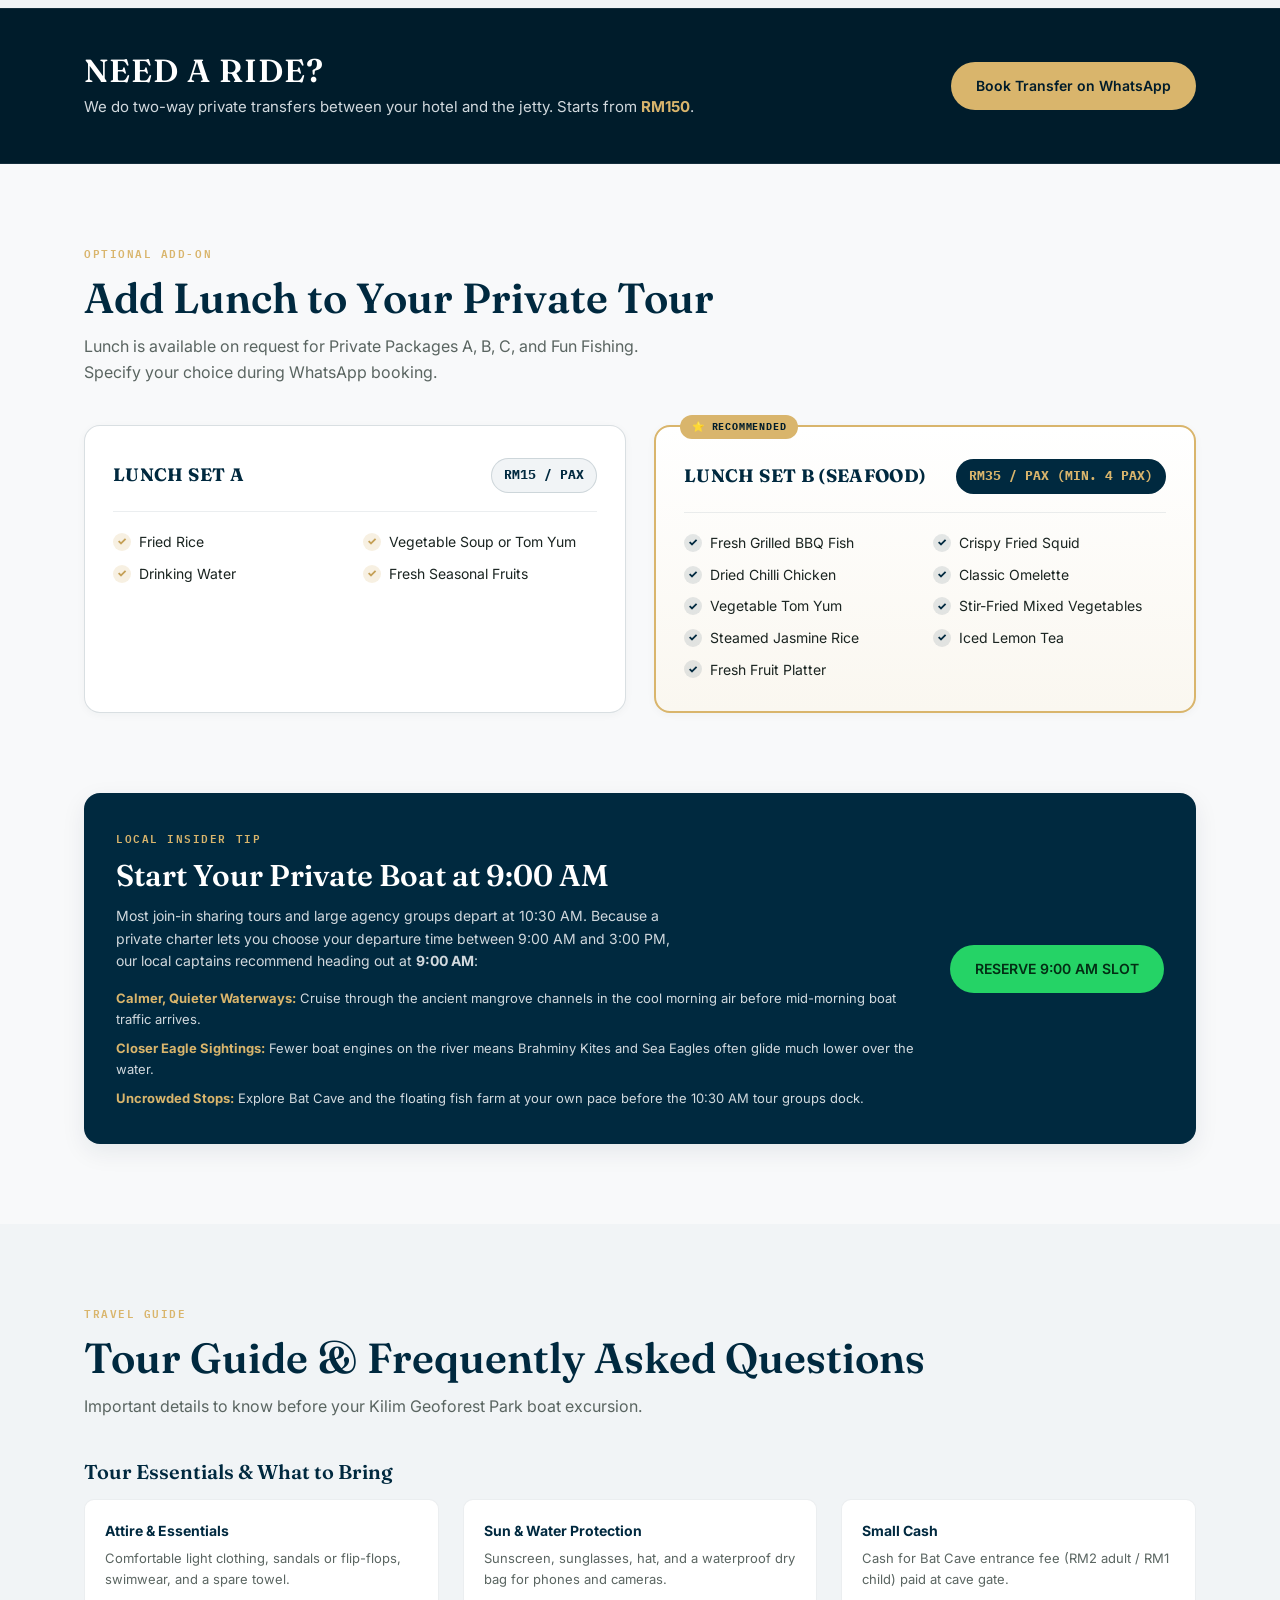
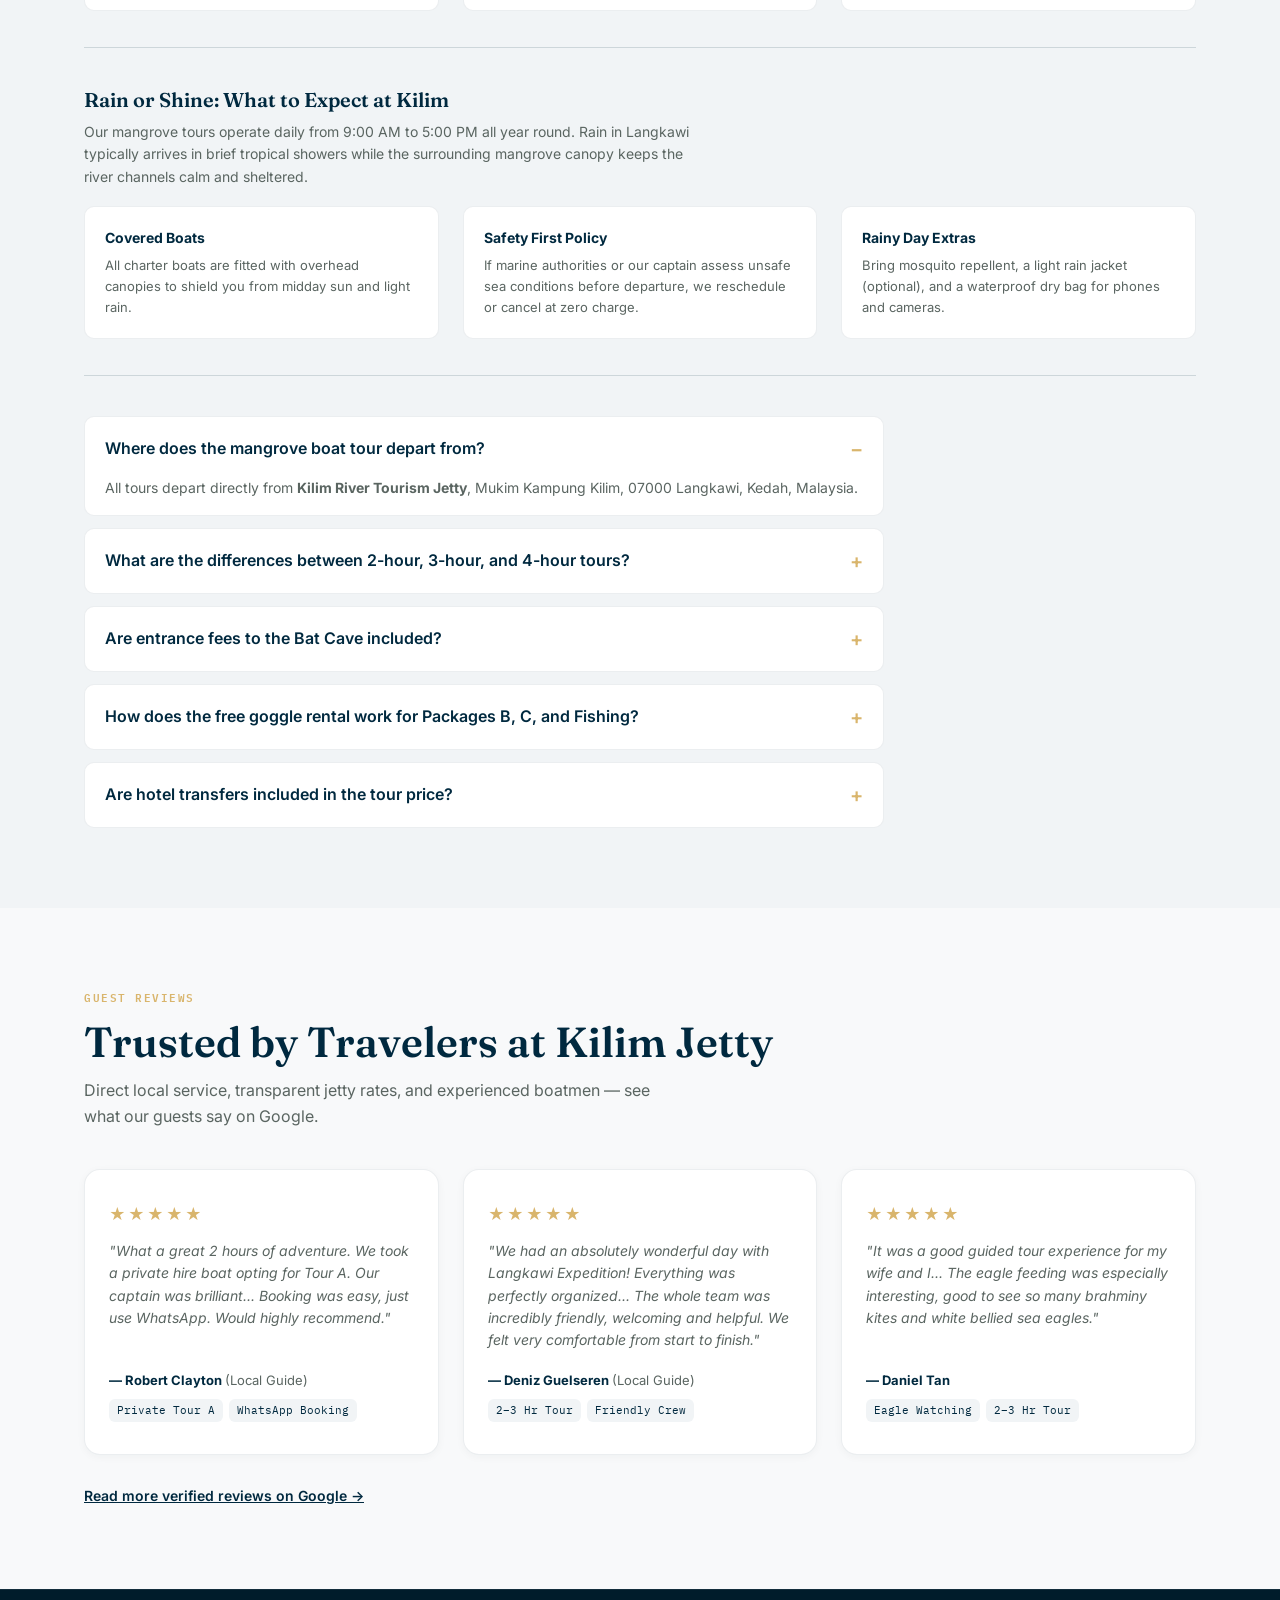
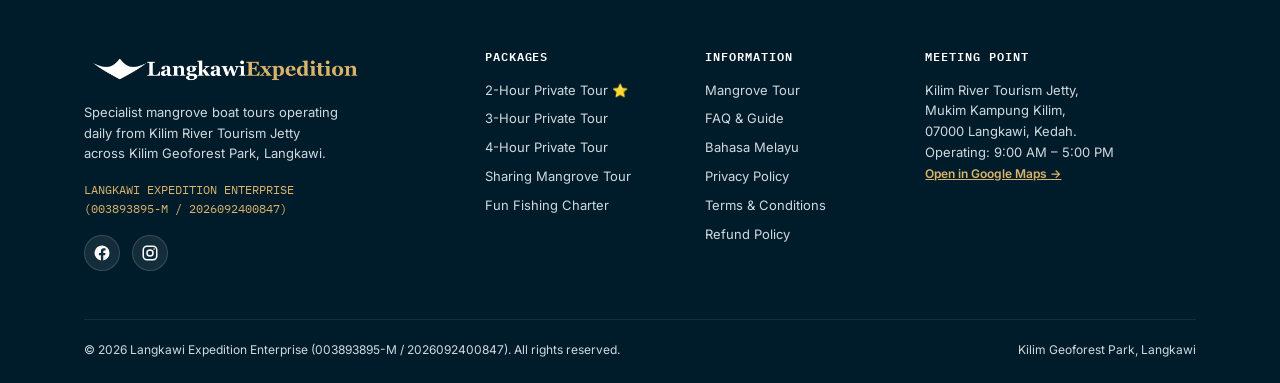
==== commit 2b624b1b: "Update transfer banner CSS and bust cache" ====
--- a/index.html
+++ b/index.html
@@ -33,7 +33,7 @@
   <link rel="preconnect" href="https://fonts.googleapis.com">
   <link rel="preconnect" href="https://fonts.gstatic.com" crossorigin>
   <link href="https://fonts.googleapis.com/css2?family=Fraunces:ital,opsz,wght@0,9..144,600;1,9..144,600&family=IBM+Plex+Mono:wght@400;500;600&family=Inter:wght@400;500;600;700&display=swap" rel="stylesheet">
-  <link rel="stylesheet" href="style.css">
+  <link rel="stylesheet" href="style.css?v=2">
 
   <!-- Schema.org JSON-LD -->
 <script type="application/ld+json">
--- a/style.css
+++ b/style.css
@@ -1251,4 +1251,48 @@
   .legal-card {
     padding: 24px 20px;
   }
-}+}
+
+/* ==========================================================================
+   TRANSFER BANNER (FULL-WIDTH DARK STRIP)
+   ========================================================================== */
+.transfer-banner {
+  background-color: var(--brand-navy-dark);
+  padding: 44px 0;
+  border-top: 1px solid rgba(255, 255, 255, 0.08);
+  border-bottom: 1px solid rgba(255, 255, 255, 0.08);
+}
+
+.transfer-banner-inner {
+  display: flex;
+  align-items: center;
+  justify-content: space-between;
+  gap: 24px;
+}
+
+.transfer-banner-text h2 {
+  color: var(--text-inverse);
+  font-size: clamp(24px, 3vw, 32px);
+  letter-spacing: 0.03em;
+  margin-bottom: 6px;
+}
+
+.transfer-banner-text p {
+  color: var(--text-inverse-muted);
+  font-size: 15px;
+  margin: 0;
+}
+
+.transfer-banner .btn {
+  flex-shrink: 0;
+  white-space: nowrap;
+}
+
+@media (max-width: 768px) {
+  .transfer-banner-inner {
+    flex-direction: column;
+    align-items: flex-start;
+  }
+  .transfer-banner .btn {
+    width: 100%;
+  }
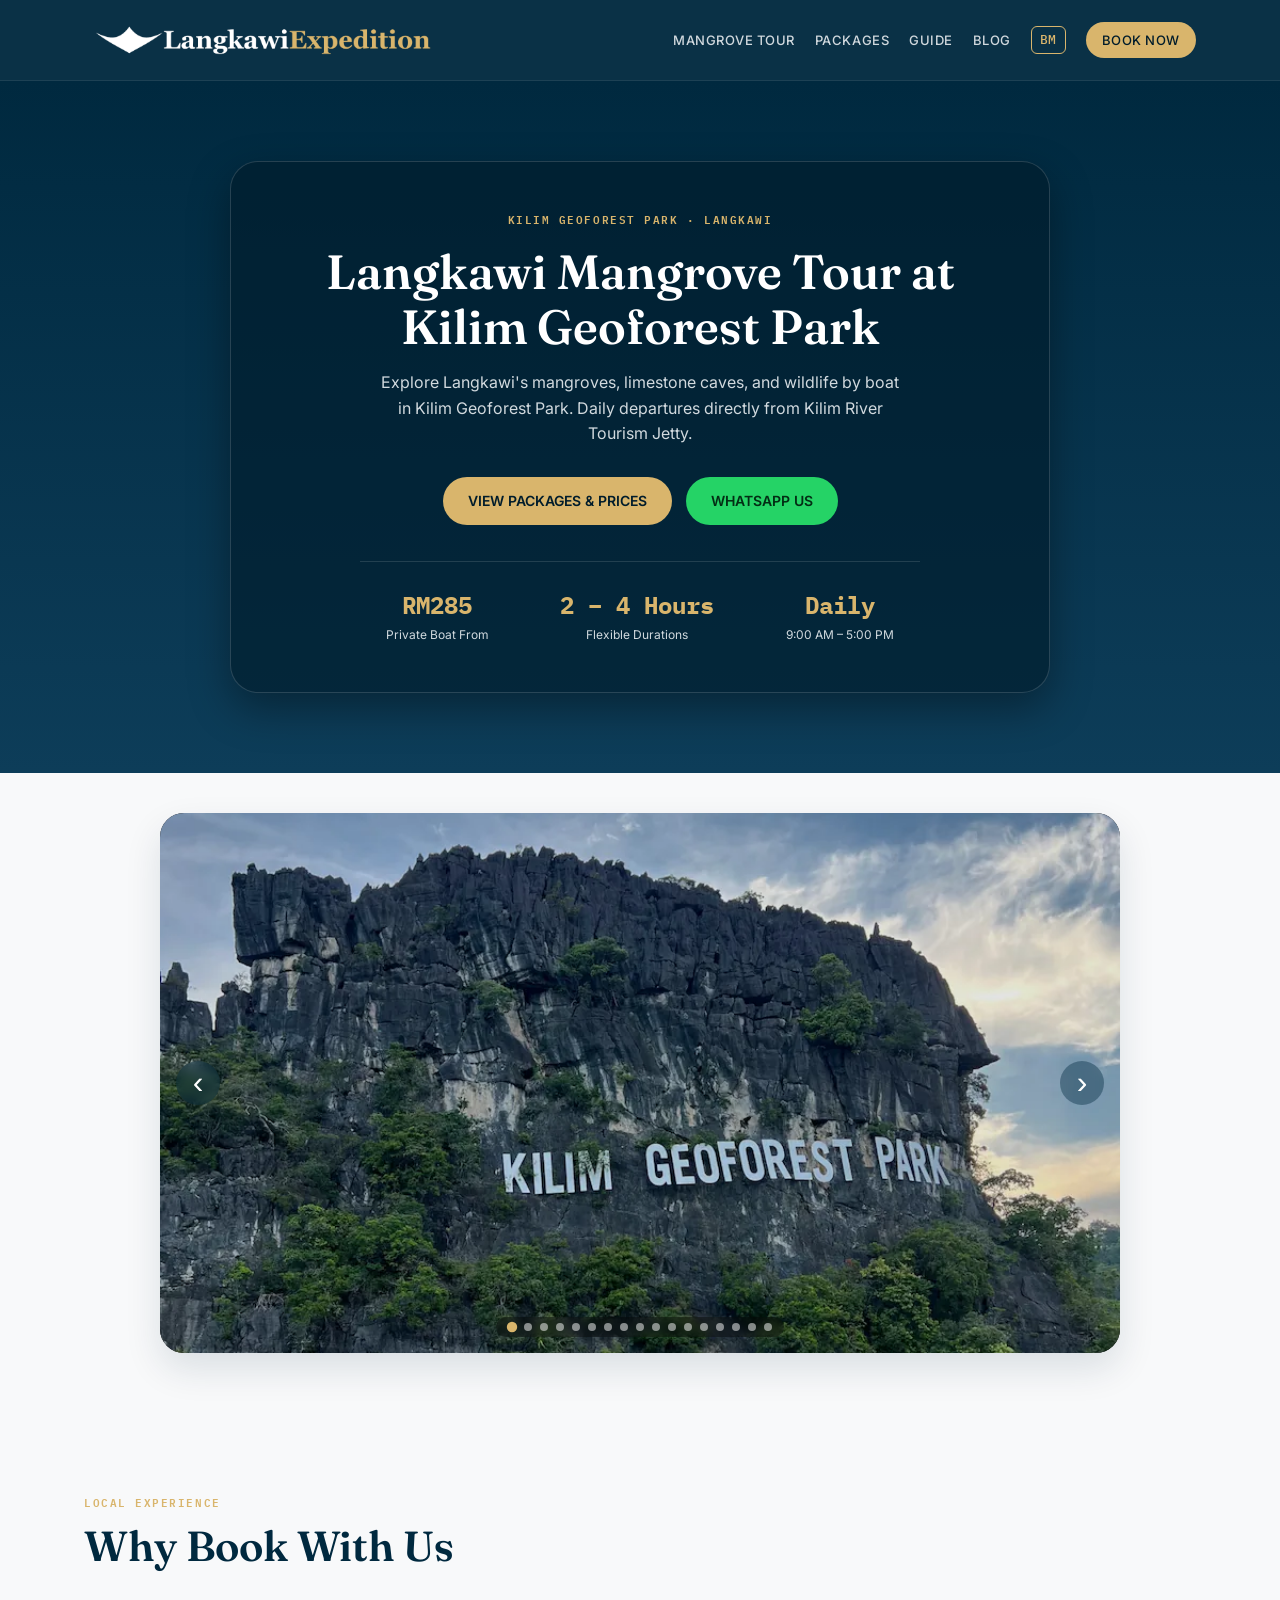
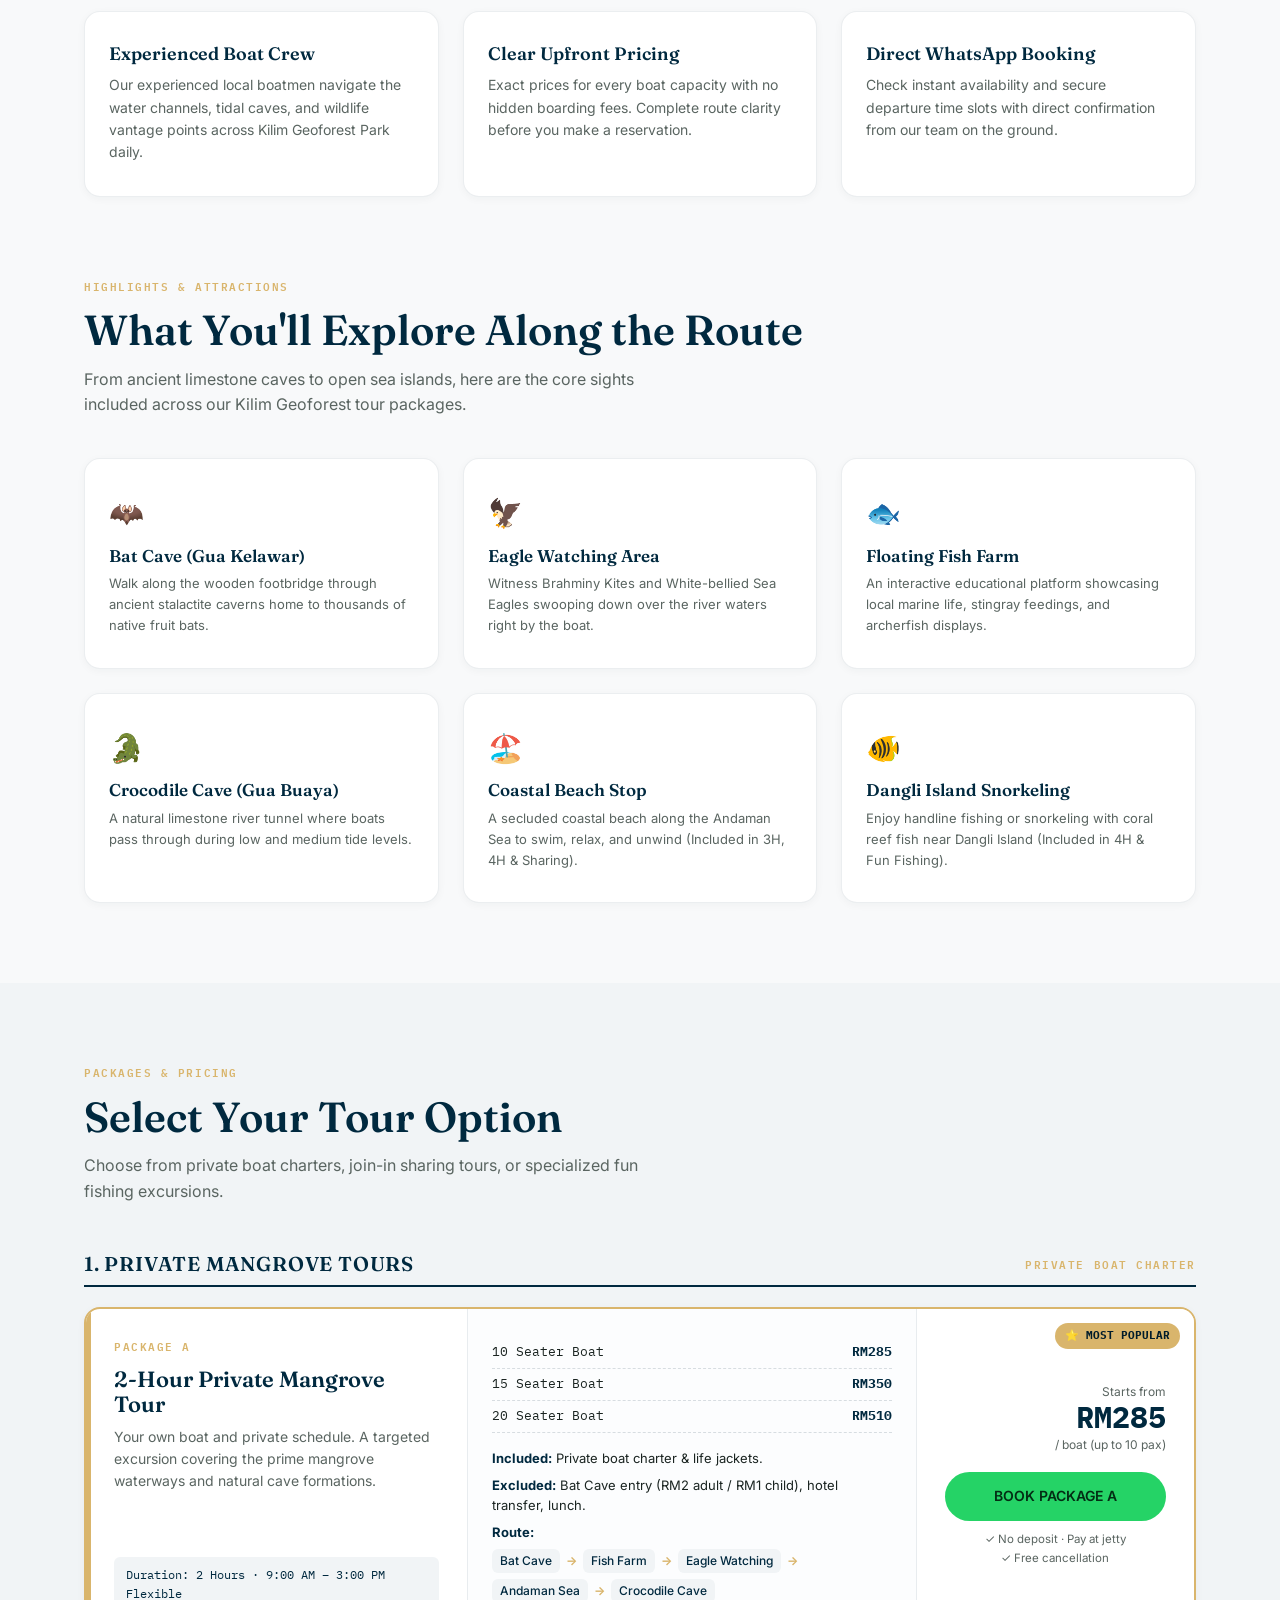
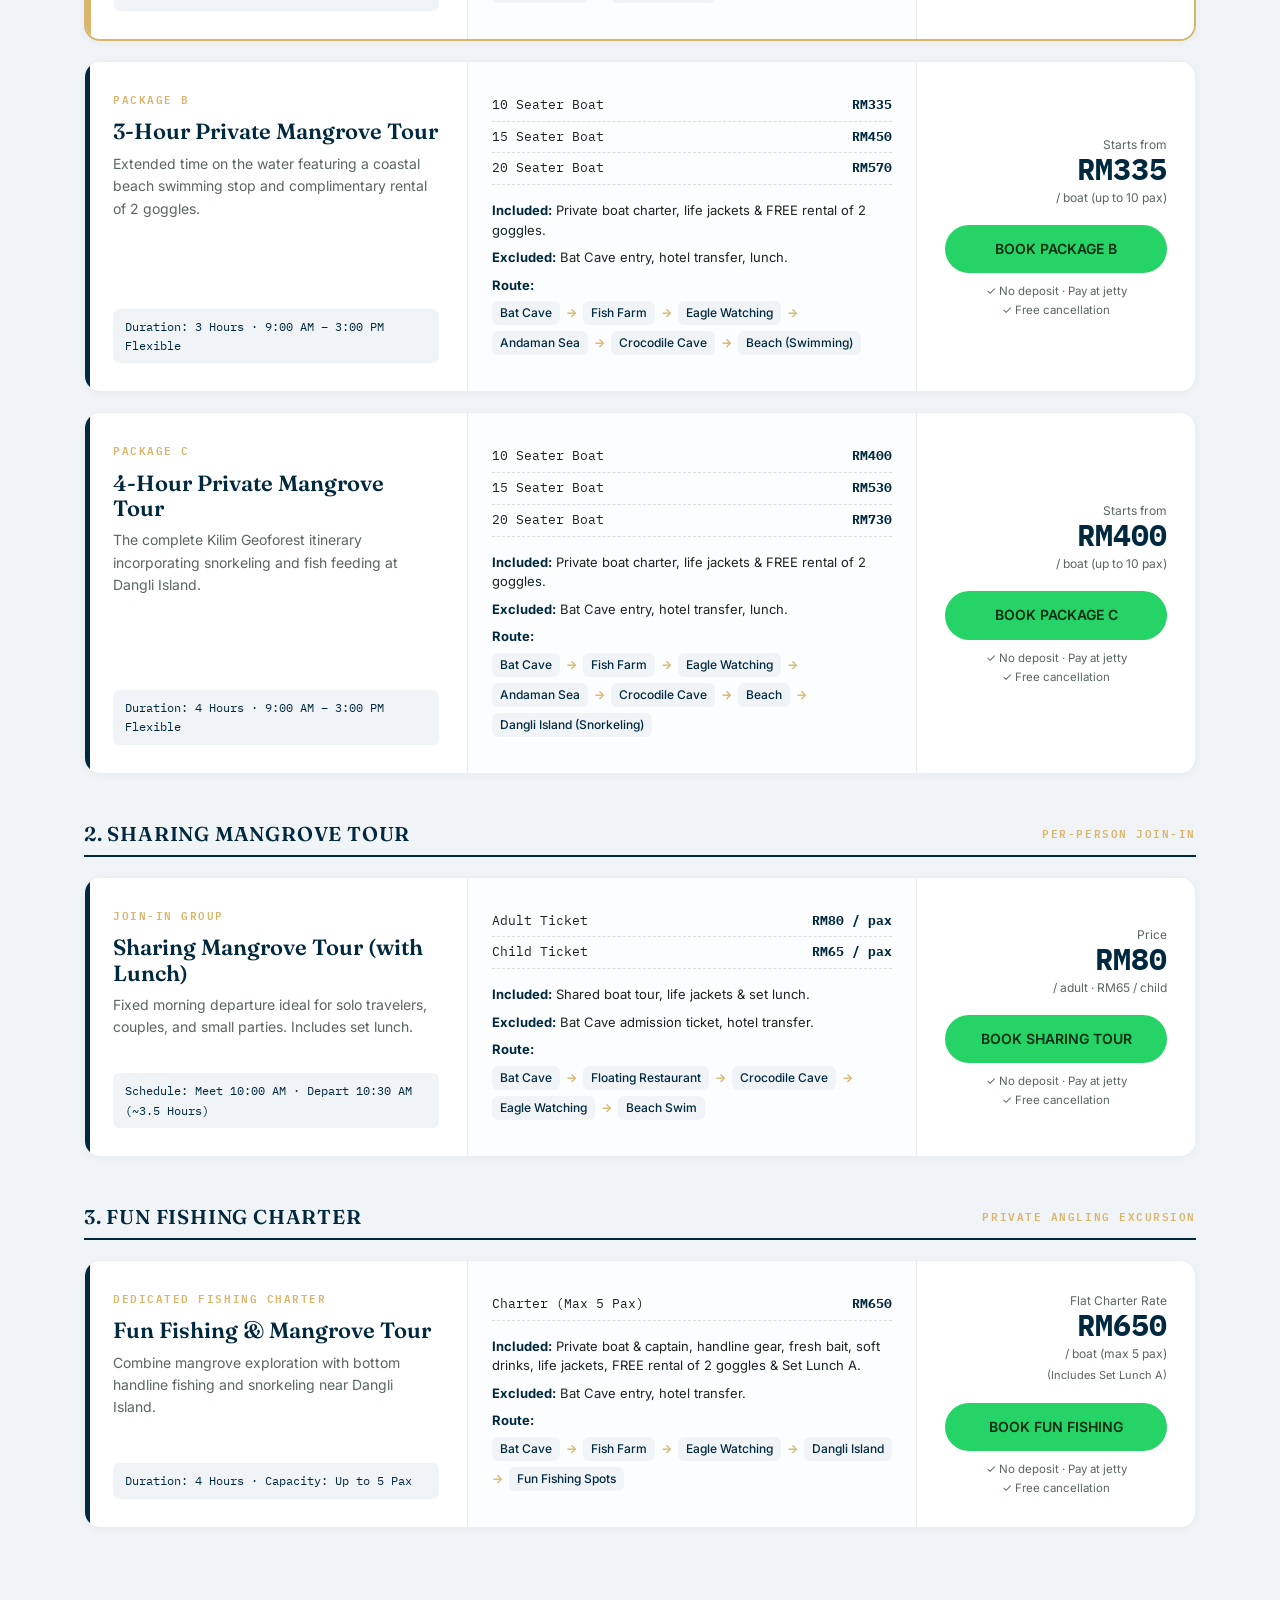
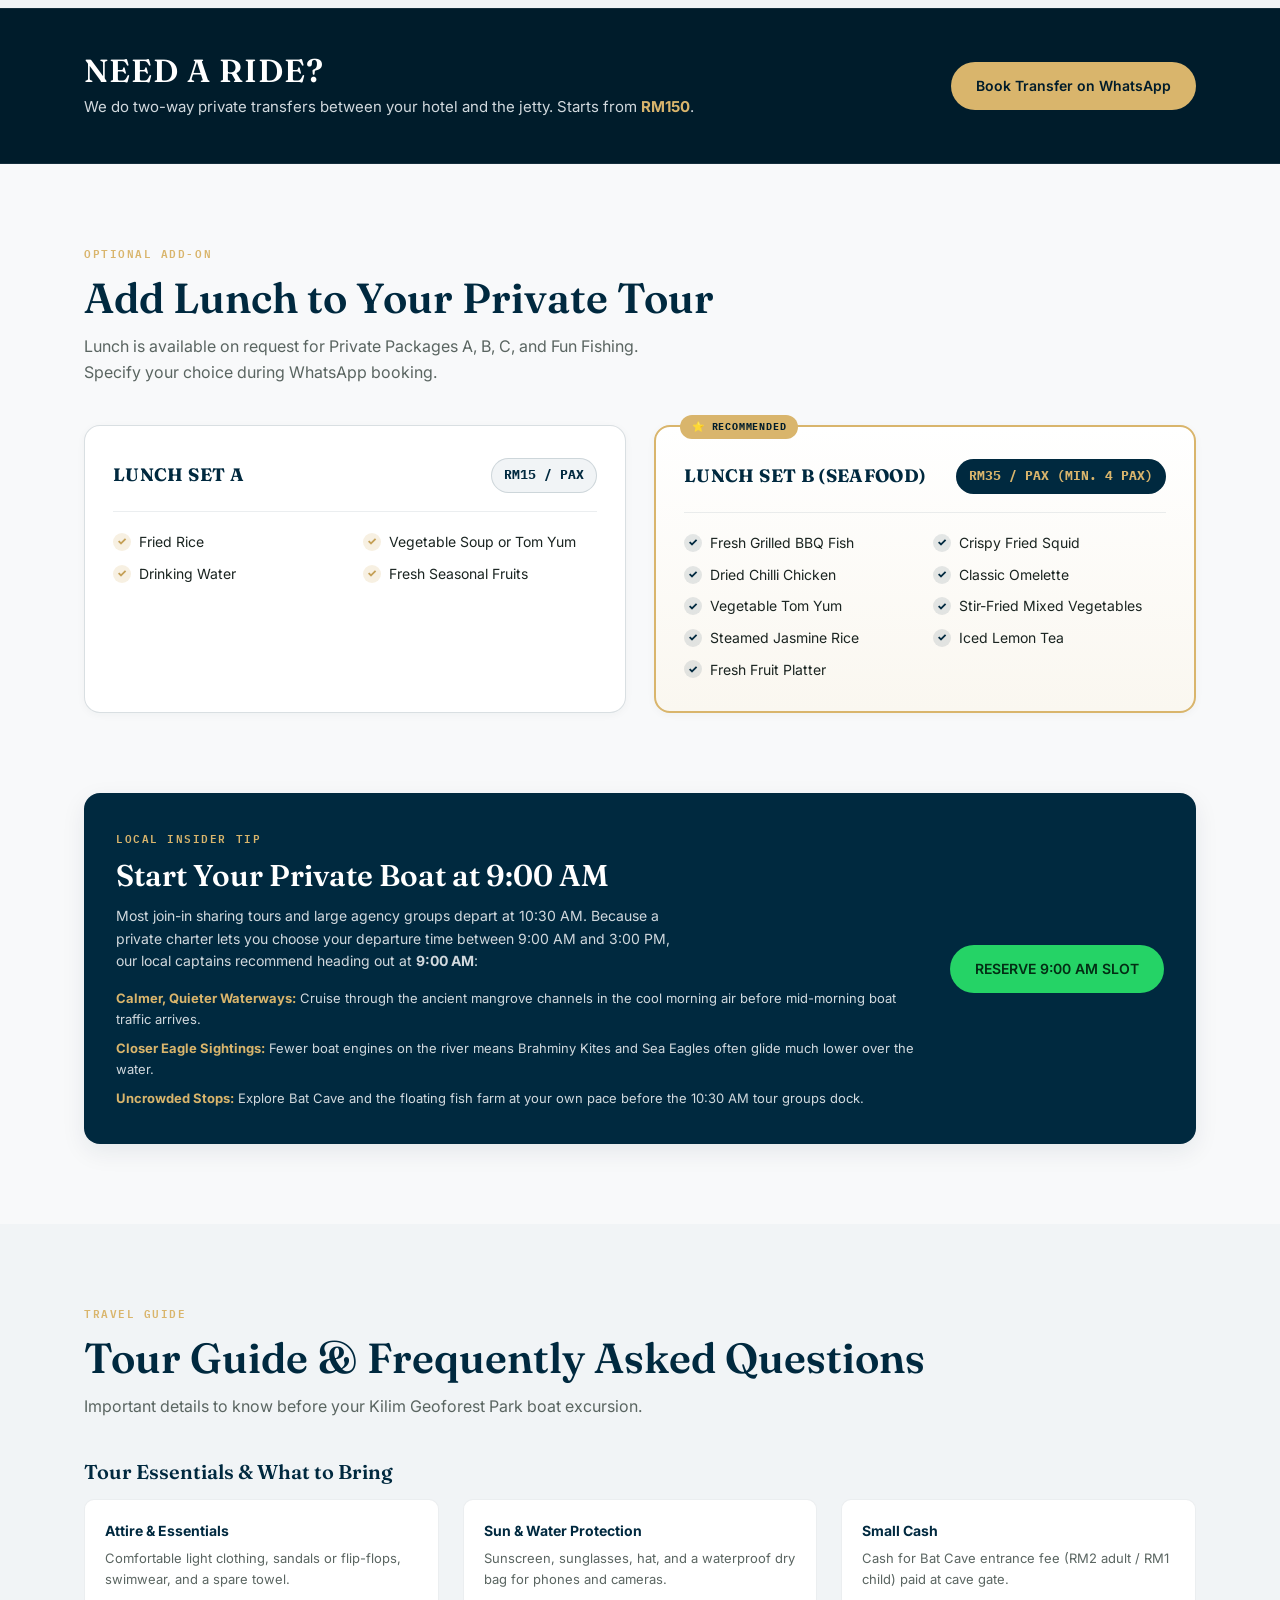
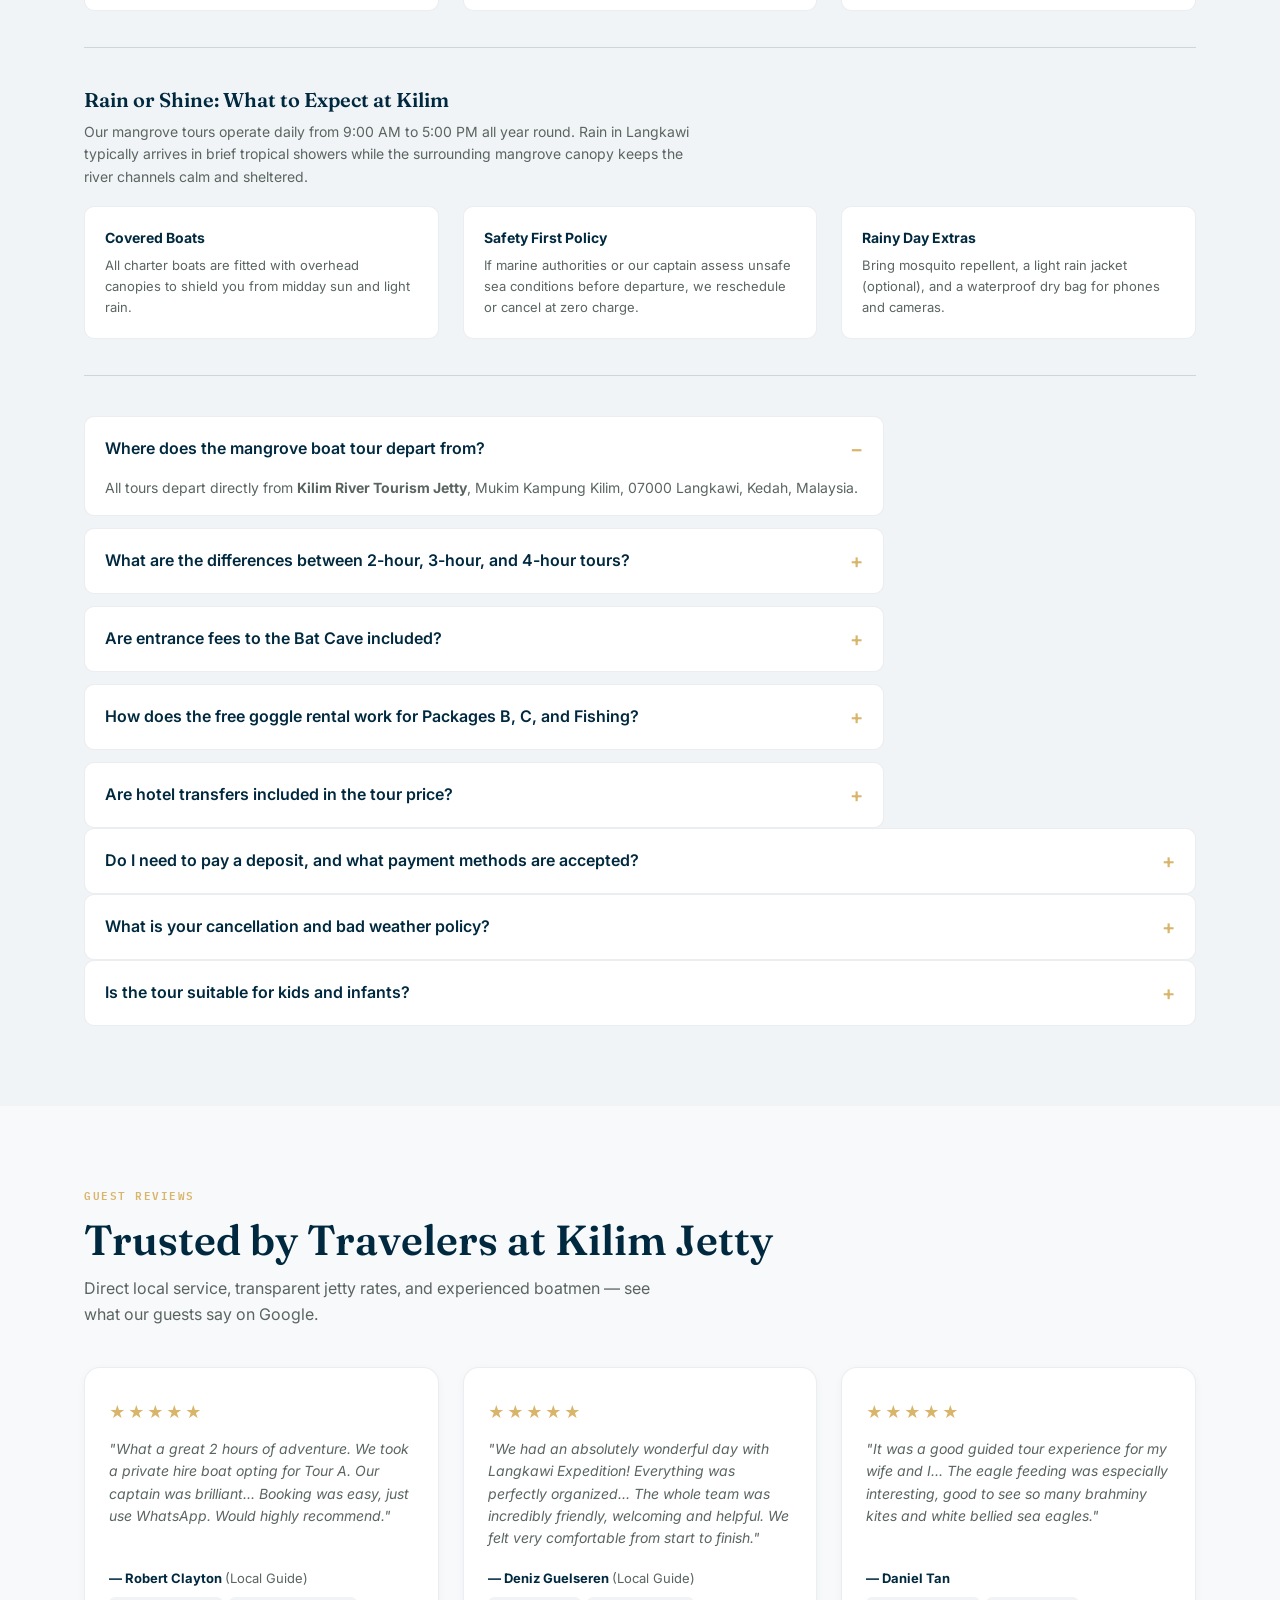
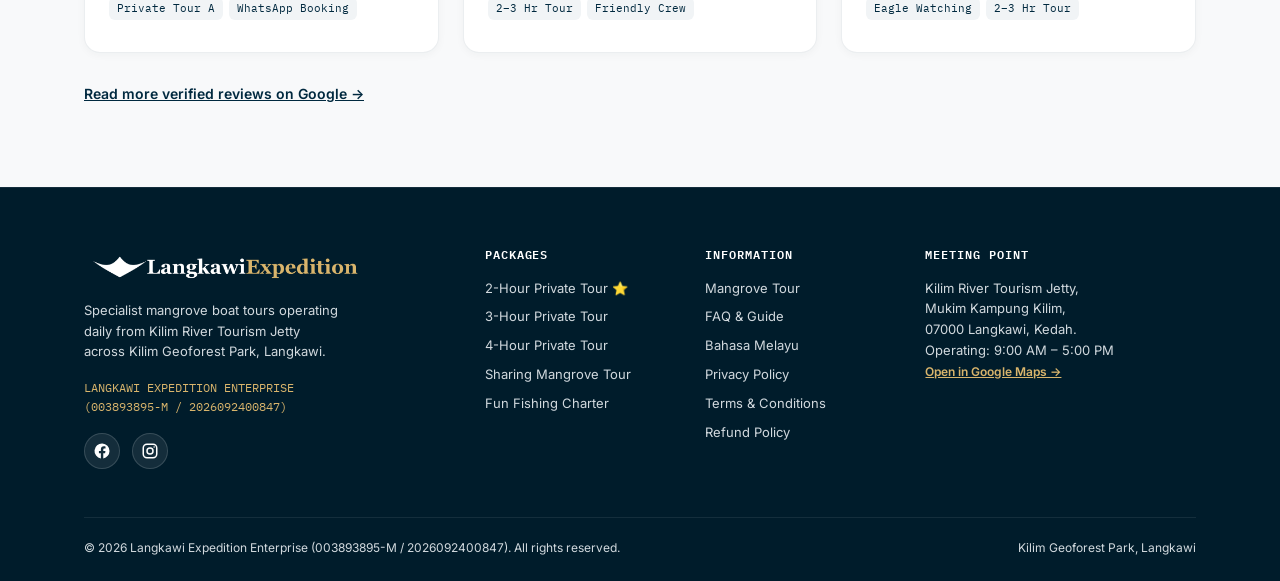
==== commit a9845fab: "Add payment, cancellation, and kids FAQ items" ====
--- a/index.html
+++ b/index.html
@@ -134,7 +134,31 @@
           "acceptedAnswer": {
             "@type": "Answer",
             "text": "Hotel transfers are not included in base rates. Guests can easily drive or take Grab directly to Kilim Jetty. Return private transfers can be arranged on request via WhatsApp."
+          },
+        {
+          "@type": "Question",
+          "name": "Do I need to pay a deposit, and what payment methods are accepted?",
+          "acceptedAnswer": {
+            "@type": "Answer",
+            "text": "No deposit is required to reserve your boat. Full payment is made upon arrival at Kilim River Tourism Jetty before boarding. We accept Cash, DuitNow QR, Online Bank Transfer, and Credit/Debit Card (Visa & Mastercard)."
           }
+        },
+        {
+          "@type": "Question",
+          "name": "What is your cancellation and bad weather policy?",
+          "acceptedAnswer": {
+            "@type": "Answer",
+            "text": "We offer 100% free cancellation or rescheduling prior to departure—just inform us on WhatsApp as early as possible. If sea or weather conditions are unsafe before departure, we will reschedule or cancel at zero charge. No refunds are issued once you have boarded the boat."
+          }
+        },
+        {
+          "@type": "Question",
+          "name": "Is the tour suitable for kids and infants?",
+          "acceptedAnswer": {
+            "@type": "Answer",
+            "text": "Yes, our mangrove tours are family-friendly and life jackets are provided for all passengers. Adults are aged 13+, children are aged 3–12, and infants under 3 travel free. However, infants are still counted as 1 passenger seat for maritime safety and boat capacity limits."
+          }
+        }
         }
       ]
     }
@@ -755,6 +779,27 @@
           </details>
         </div>
 
+<details class="faq-item">
+            <summary>Do I need to pay a deposit, and what payment methods are accepted?</summary>
+            <div class="faq-body">
+              No deposit is required to reserve your boat. Full payment is made upon arrival at Kilim River Tourism Jetty before boarding. We accept Cash, DuitNow QR, Online Bank Transfer, and Credit/Debit Card (Visa &amp; Mastercard).
+            </div>
+          </details>
+
+          <details class="faq-item">
+            <summary>What is your cancellation and bad weather policy?</summary>
+            <div class="faq-body">
+              We offer 100% free cancellation or rescheduling prior to departure—just inform us on WhatsApp as early as possible. If sea or weather conditions are unsafe before departure, we will reschedule or cancel at zero charge. Please note that no refunds are issued once you have boarded the boat.
+            </div>
+          </details>
+
+          <details class="faq-item">
+            <summary>Is the tour suitable for kids and infants?</summary>
+            <div class="faq-body">
+              Yes, our mangrove tours are family-friendly and life jackets are provided for all passengers. Adults are aged 13+, children are aged 3–12, and infants under 3 travel free. However, infants are still counted as 1 passenger seat for maritime safety and boat capacity limits.
+            </div>
+          </details>
+
       </div>
     </section>
 
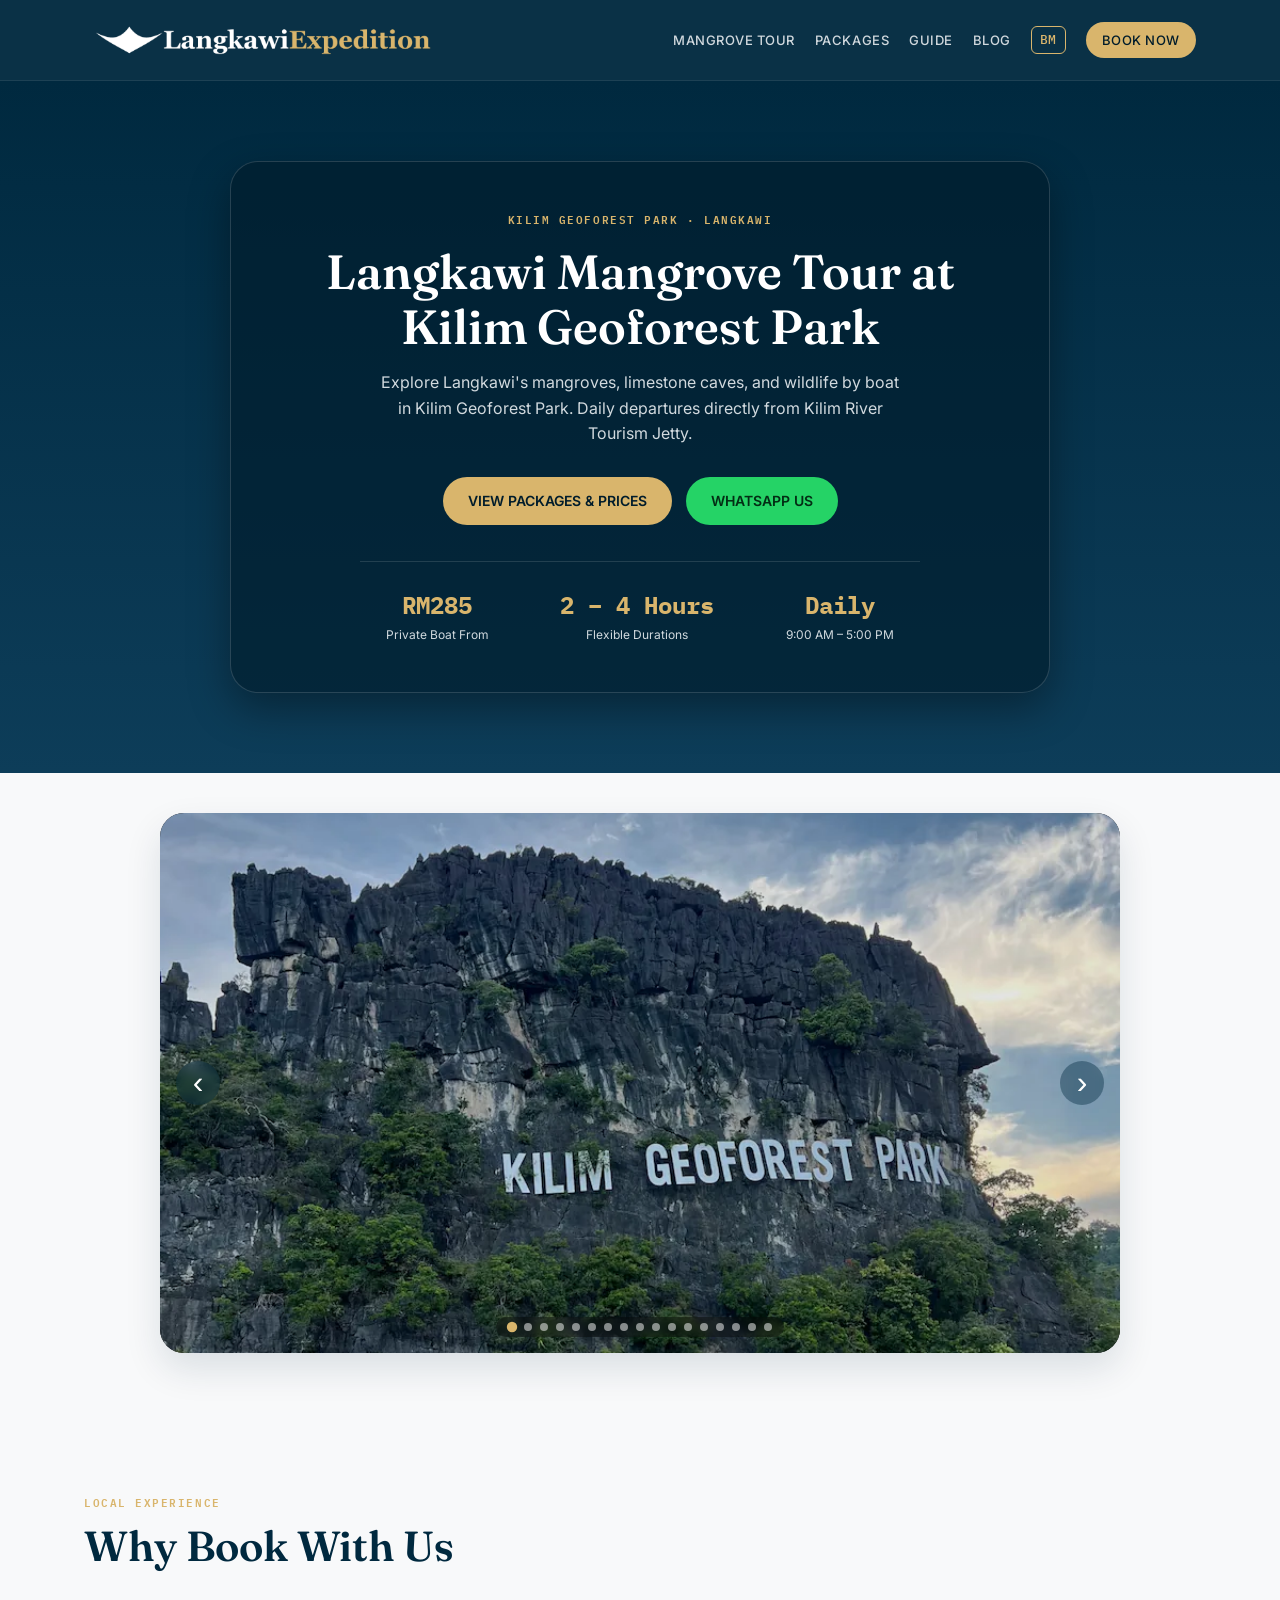
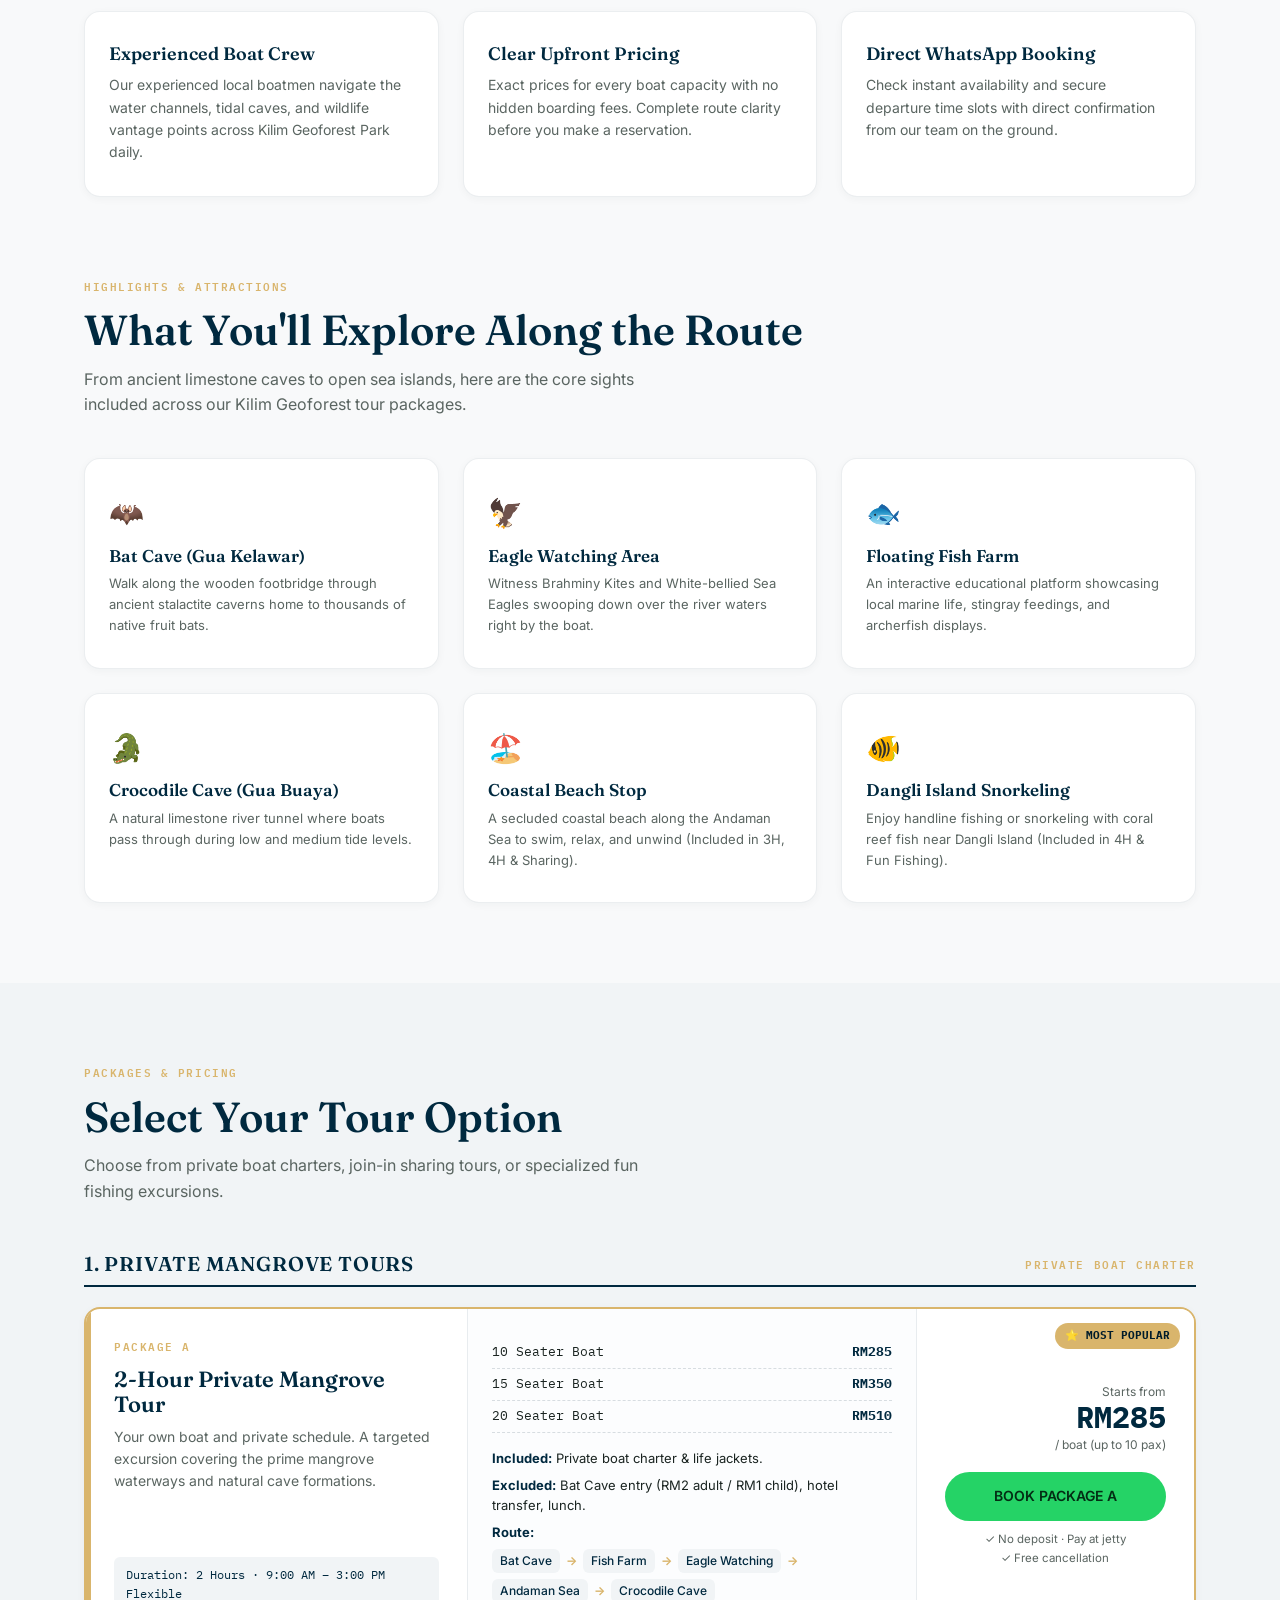
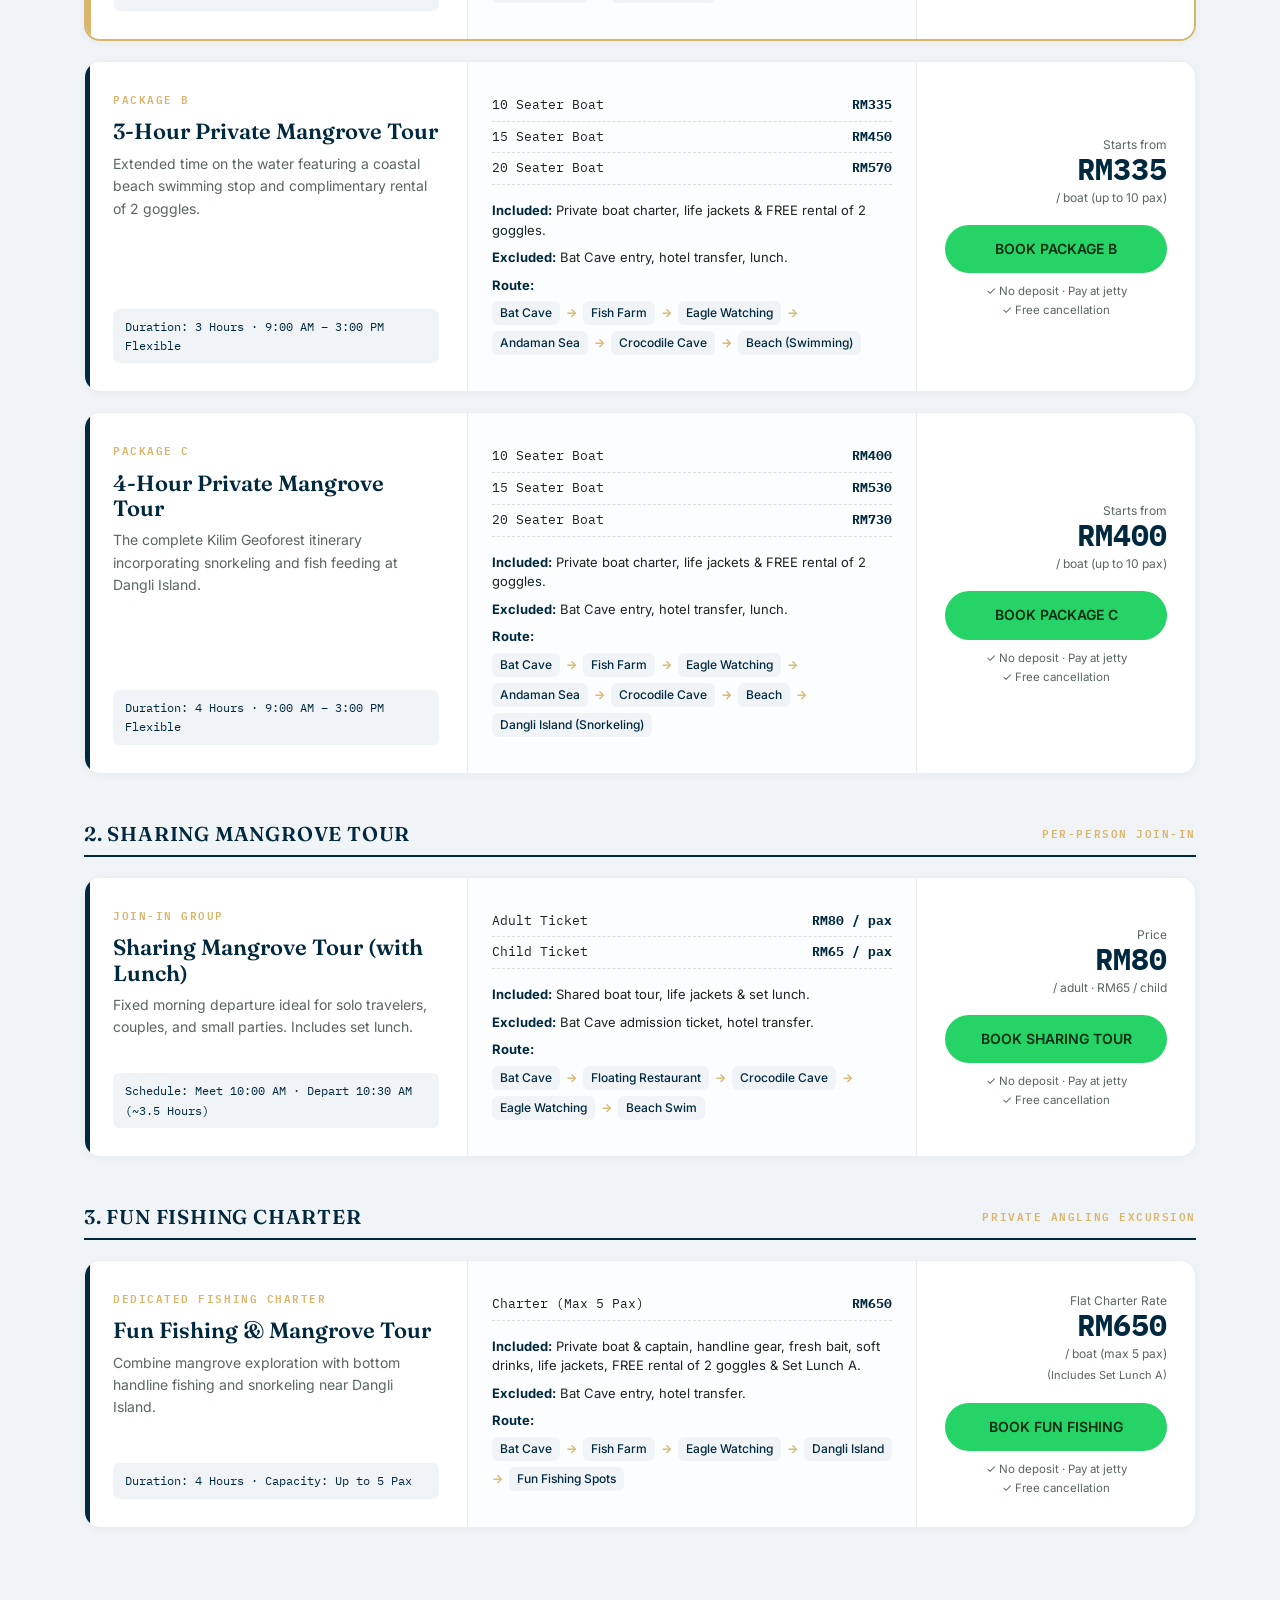
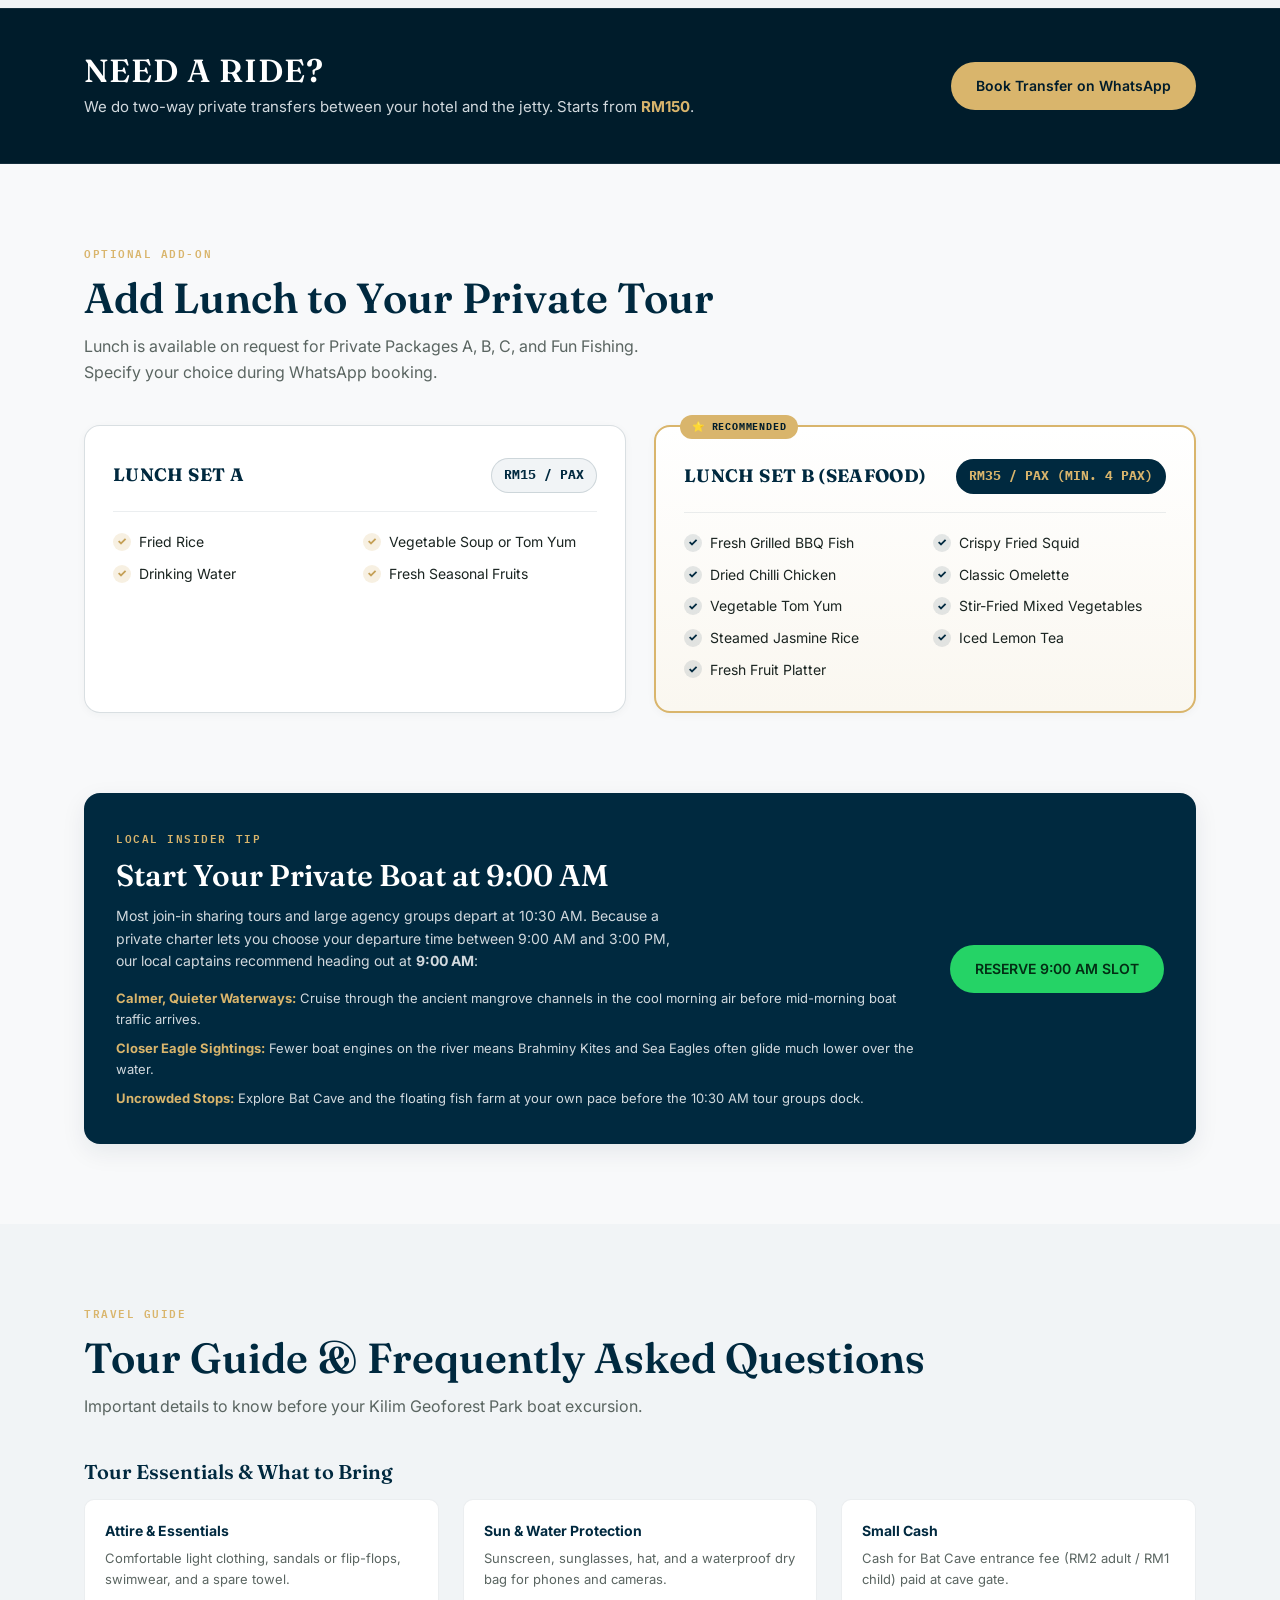
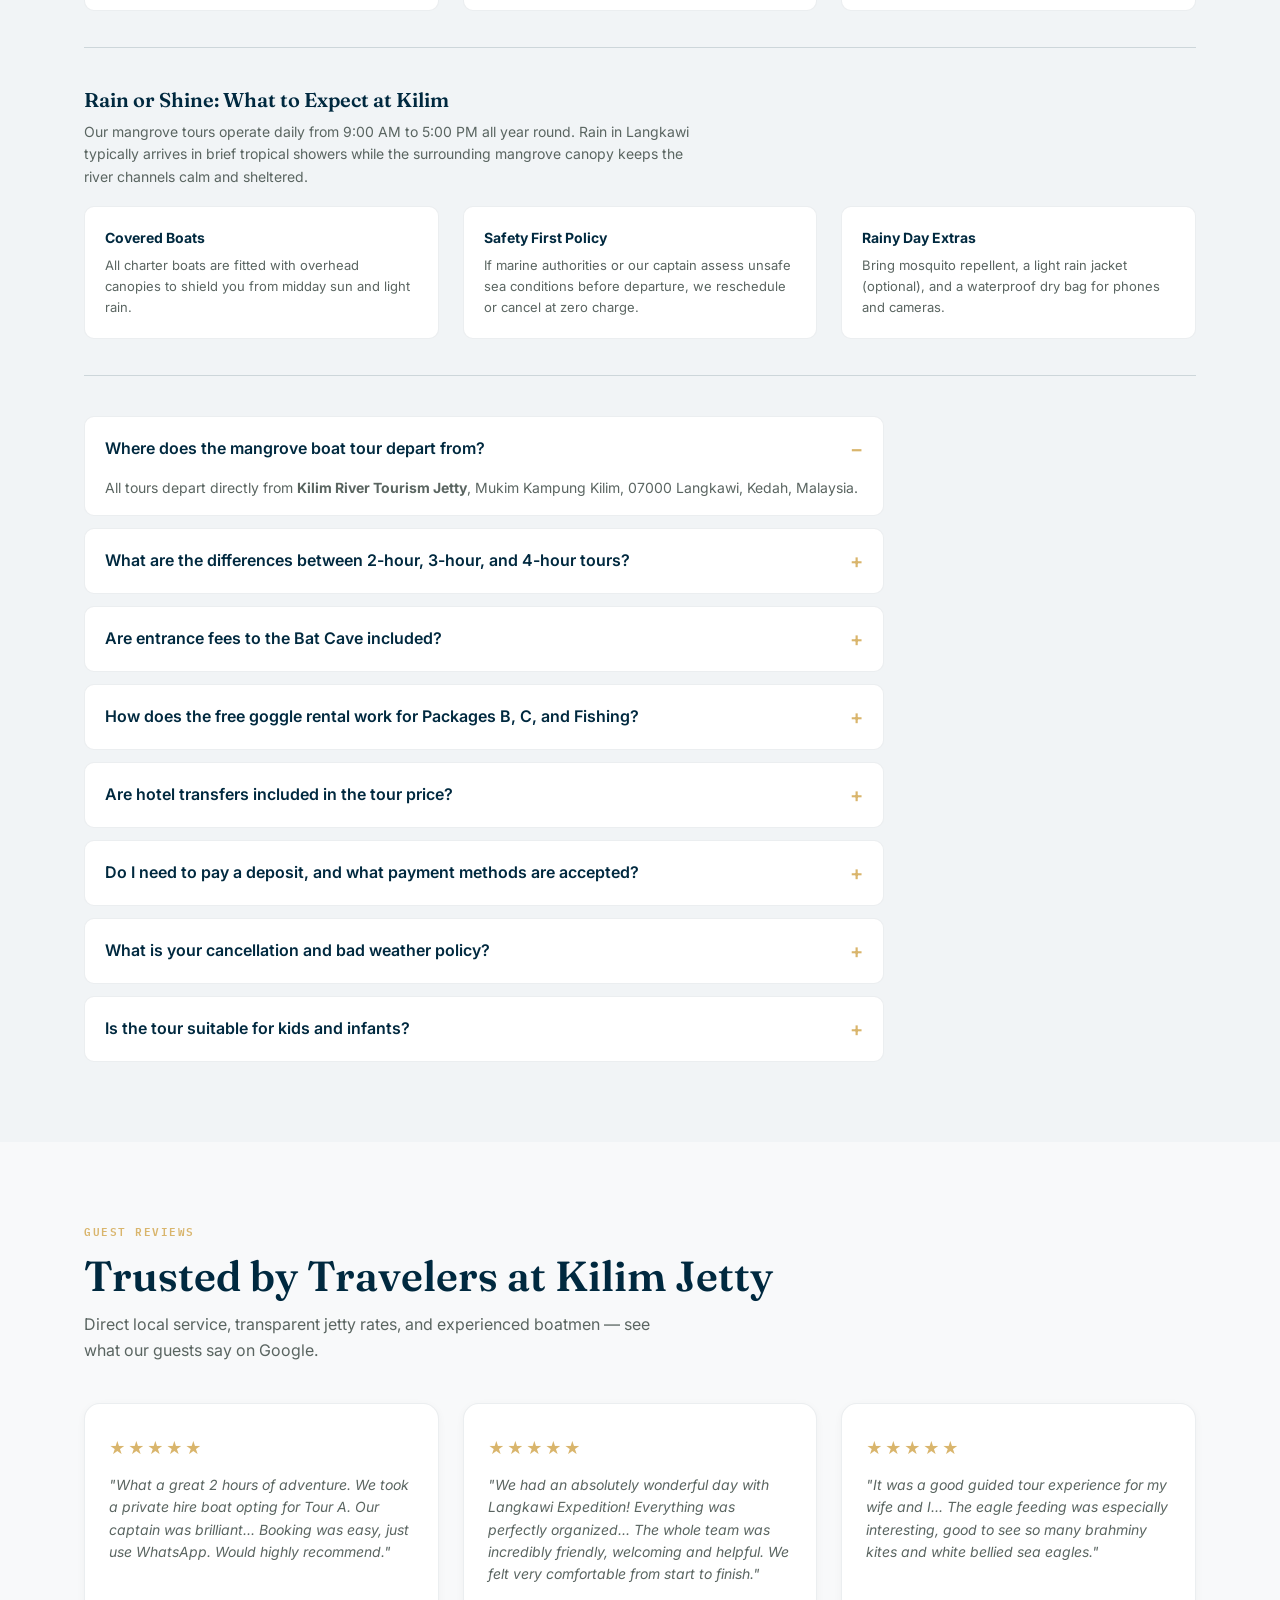
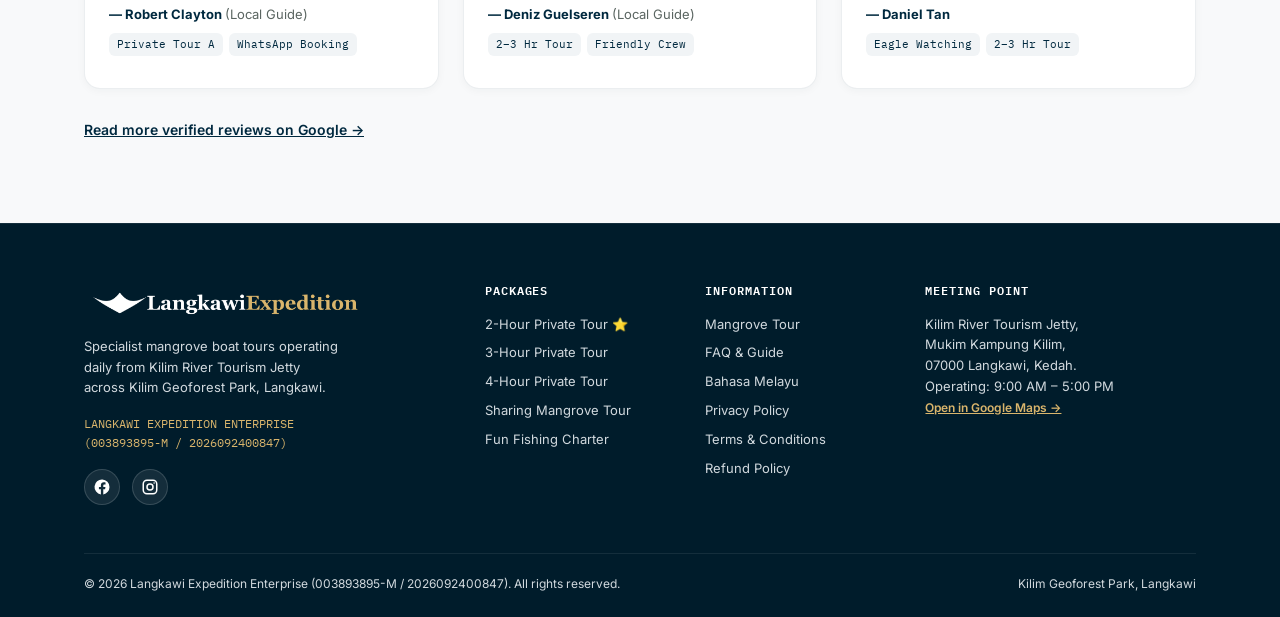
==== commit f7ec9fed: "Fix FAQ grid container so all items align uniformly" ====
--- a/index.html
+++ b/index.html
@@ -777,7 +777,6 @@
               Hotel transfers are not included in base rates. Guests can easily drive or take Grab directly to Kilim Jetty. Return private transfers can be arranged on request via WhatsApp.
             </div>
           </details>
-        </div>
 
 <details class="faq-item">
             <summary>Do I need to pay a deposit, and what payment methods are accepted?</summary>
